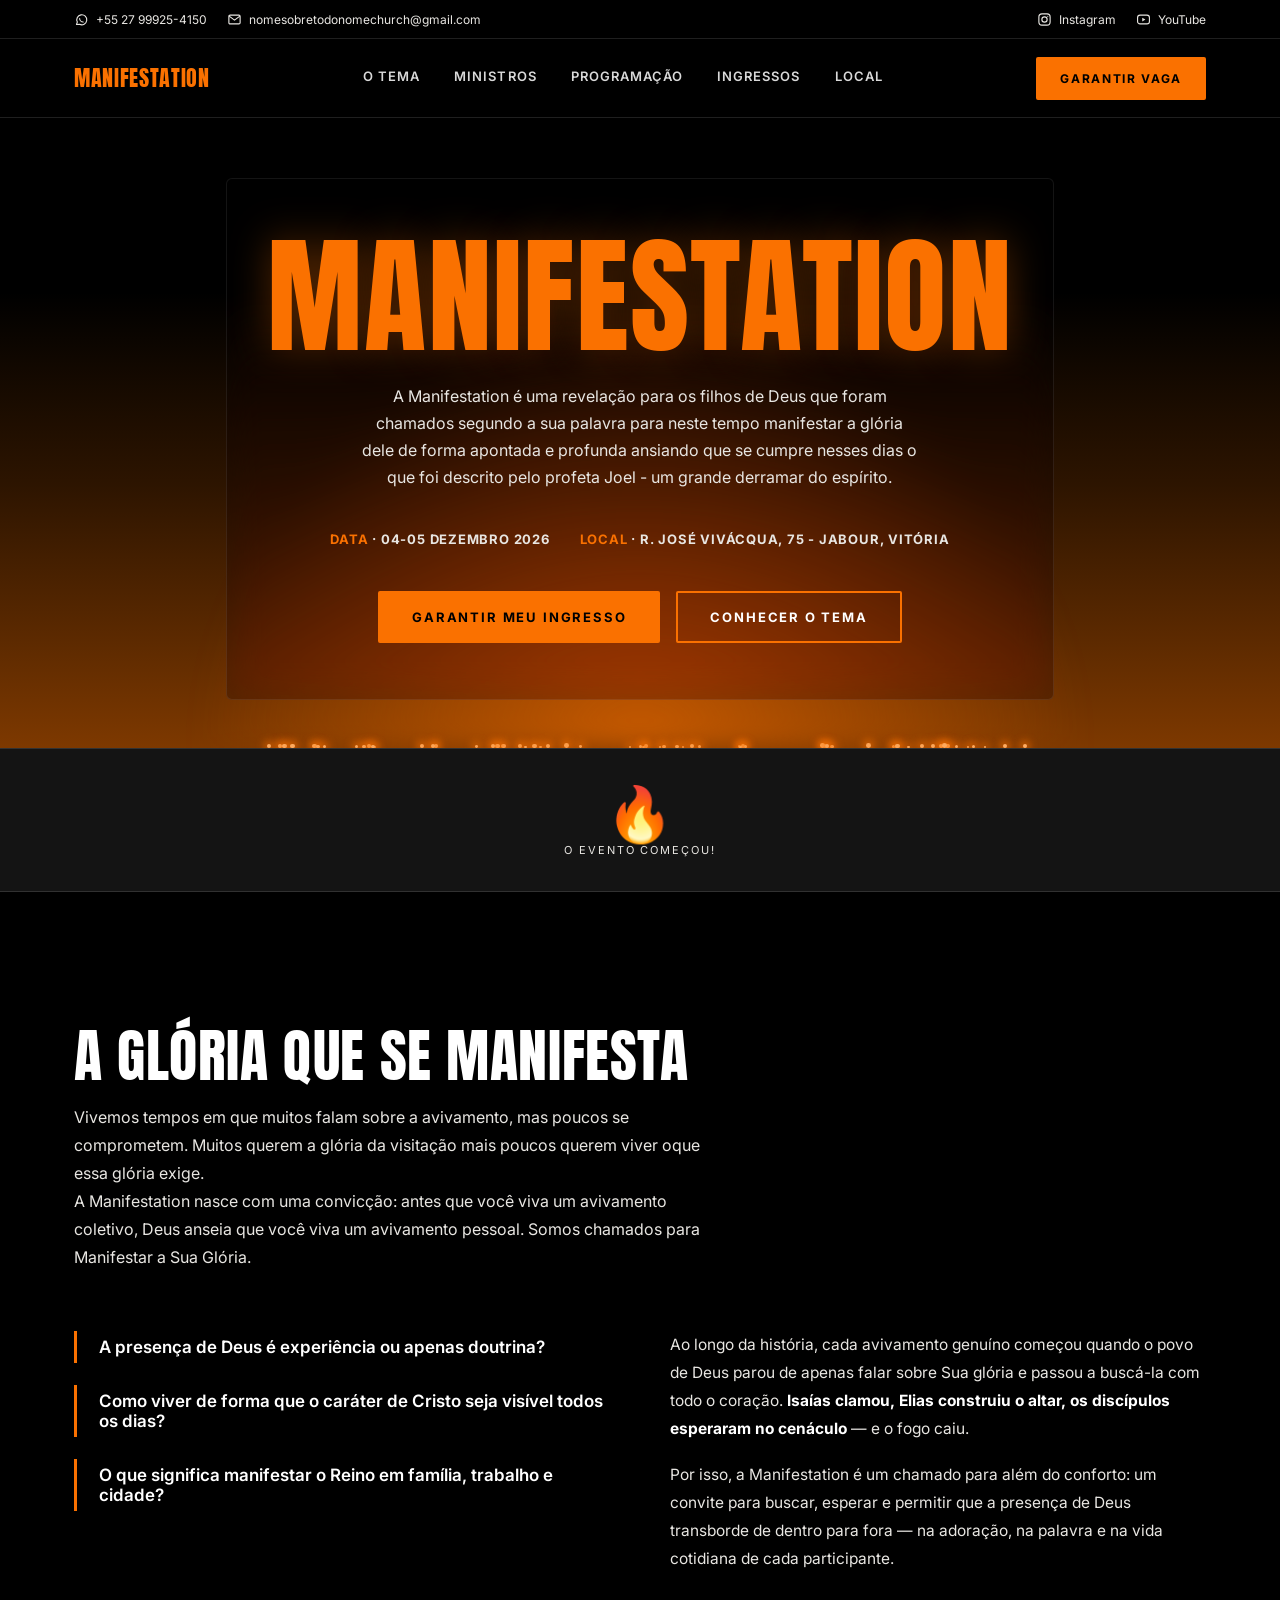
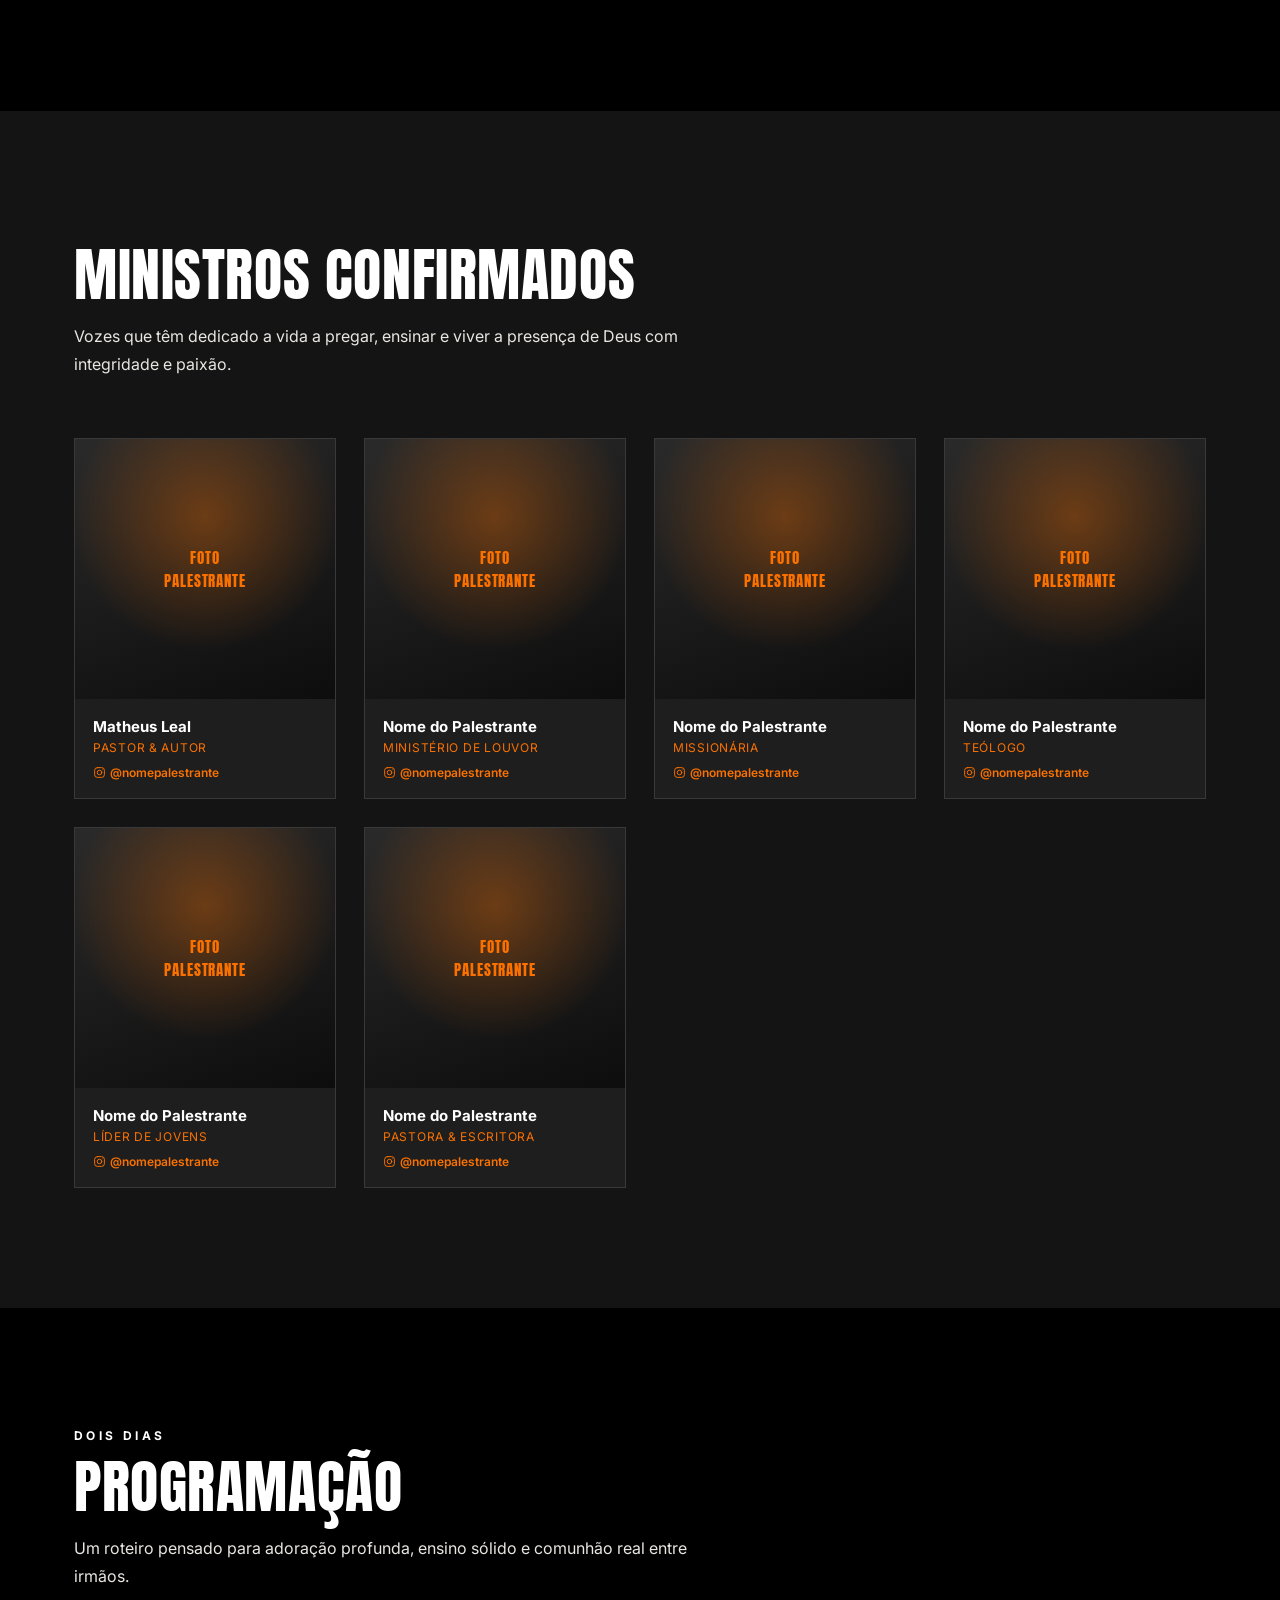
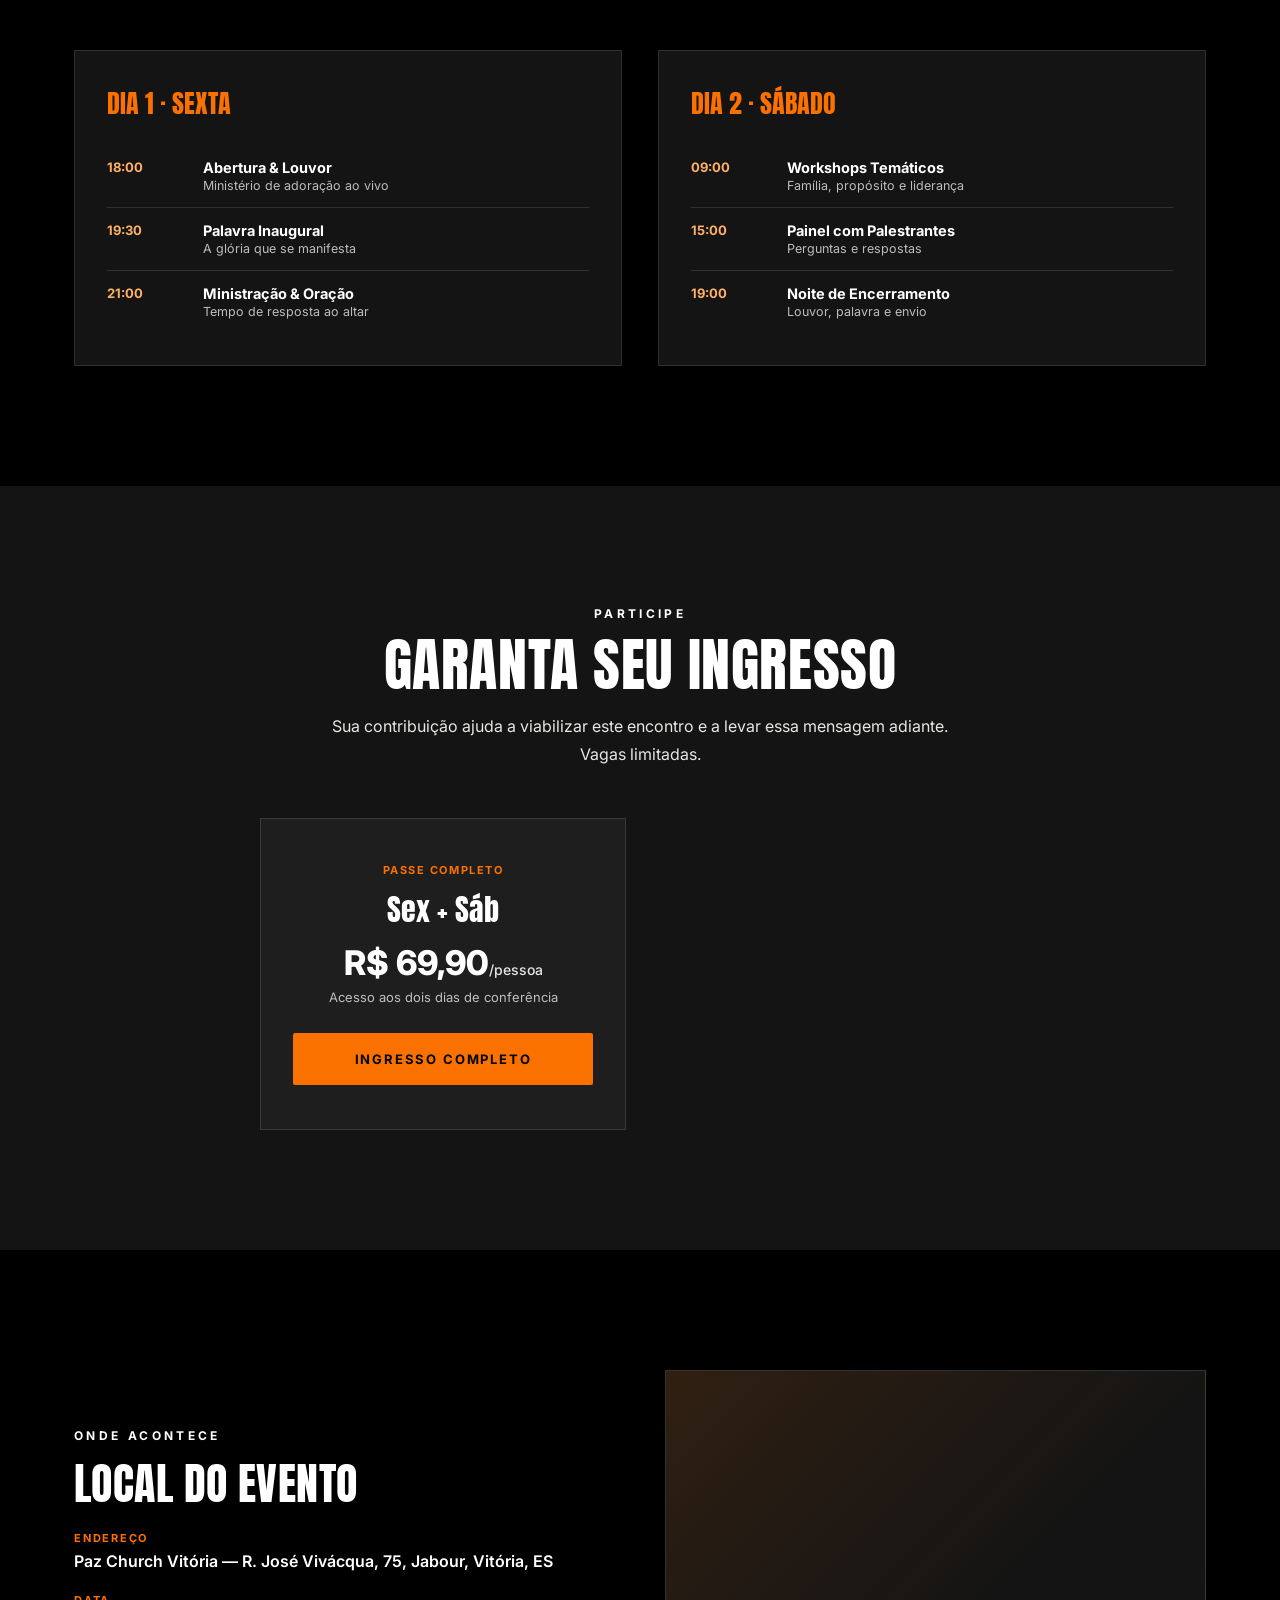
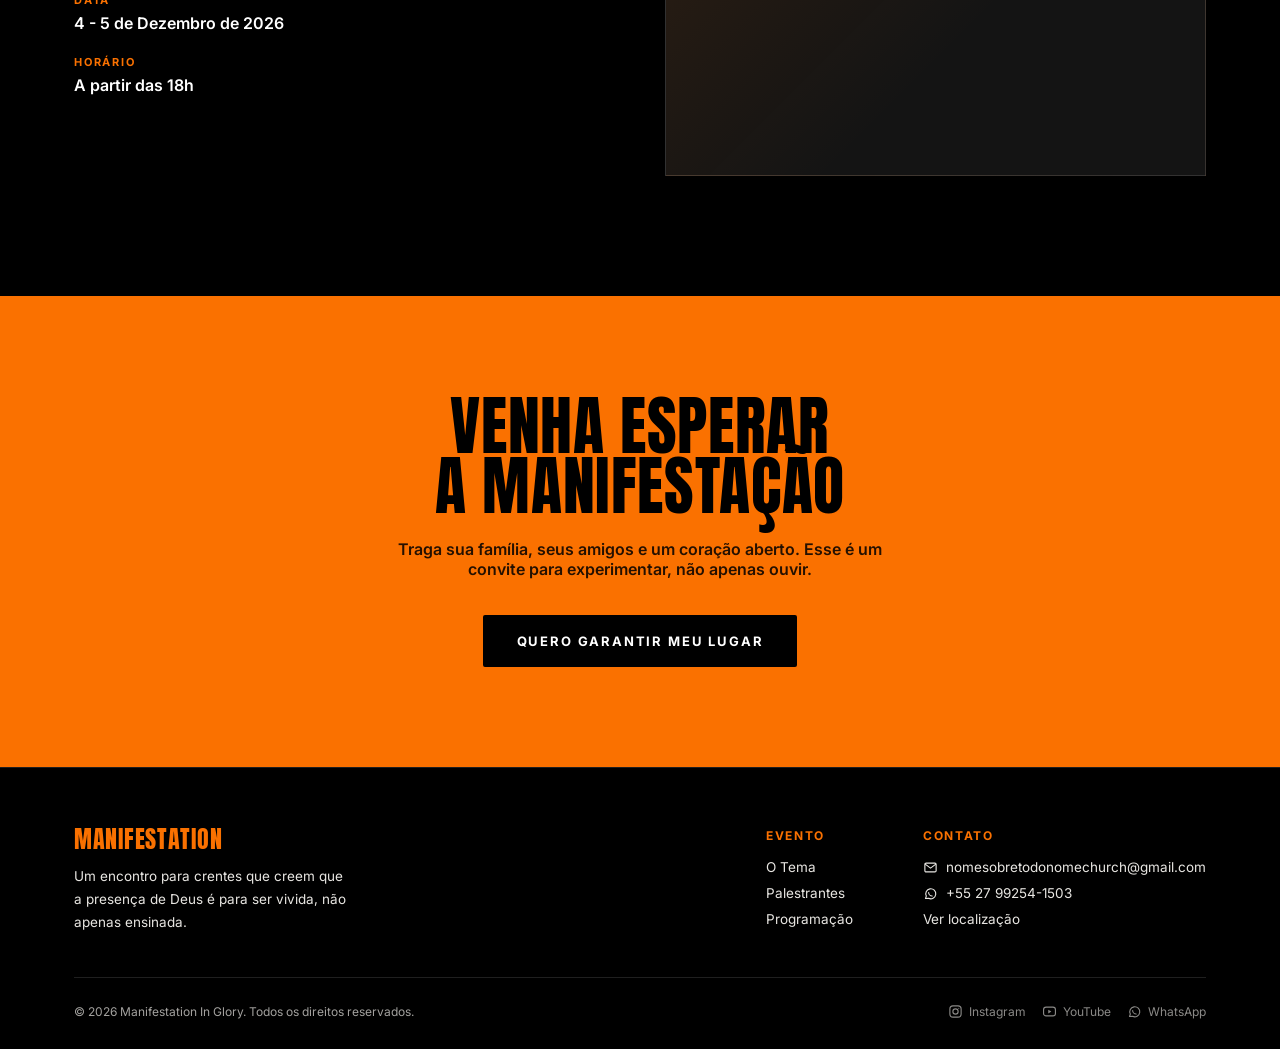
==== index.html @ 9d369fe0 "." ====
<!DOCTYPE html>
<html lang="pt-BR">
<head>
<meta charset="UTF-8">
<meta name="viewport" content="width=device-width, initial-scale=1.0">
<title>Manifestation Conference</title>
<link rel="preconnect" href="https://fonts.googleapis.com">
<link rel="preconnect" href="https://fonts.gstatic.com" crossorigin>
<link href="https://fonts.googleapis.com/css2?family=Anton&family=Inter:wght@400;500;600;700;800&display=swap" rel="stylesheet">
<link rel="stylesheet" href="css/style.css">
</head>
<body>

  <!-- ICON SPRITES (usados via <use>) -->
  <svg style="display:none">
    <symbol id="icon-whatsapp" viewBox="0 0 24 24" fill="none" stroke="currentColor" stroke-width="1.8" stroke-linecap="round" stroke-linejoin="round">
      <path d="M4 20l1.3-3.9A8 8 0 1 1 9 19.7L4 20z"/>
      <path d="M9 10.3c0 3.1 2.6 5.7 5.7 5.7"/>
    </symbol>
    <symbol id="icon-email" viewBox="0 0 24 24" fill="none" stroke="currentColor" stroke-width="1.8" stroke-linecap="round" stroke-linejoin="round">
      <rect x="3" y="5" width="18" height="14" rx="2"/>
      <path d="M4 7l8 6 8-6"/>
    </symbol>
    <symbol id="icon-instagram" viewBox="0 0 24 24" fill="none" stroke="currentColor" stroke-width="1.8" stroke-linecap="round" stroke-linejoin="round">
      <rect x="3" y="3" width="18" height="18" rx="5"/>
      <circle cx="12" cy="12" r="4.2"/>
      <circle cx="17.2" cy="6.8" r="0.9" fill="currentColor" stroke="none"/>
    </symbol>
    <symbol id="icon-youtube" viewBox="0 0 24 24" fill="none" stroke="currentColor" stroke-width="1.8" stroke-linecap="round" stroke-linejoin="round">
      <rect x="2.5" y="5" width="19" height="14" rx="4"/>
      <path d="M10 9l5 3-5 3V9z" fill="currentColor" stroke="none"/>
    </symbol>
  </svg>

  <!-- TOPBAR -->
  <div class="topbar">
    <div class="wrap">
      <div class="topbar-left">
        <a class="topbar-link" href="https://wa.me/5527992541503" target="_blank" rel="noopener">
          <svg class="icon"><use href="#icon-whatsapp"></use></svg>
          <span>+55 27 99925-4150</span>
        </a>
        <a class="topbar-link" href="mailto:nomesobretodonomechurch@gmail.com">
          <svg class="icon"><use href="#icon-email"></use></svg>
          <span>nomesobretodonomechurch@gmail.com</span>
        </a>
      </div>
      <div class="topbar-social">
        <a class="topbar-link" href="https://www.instagram.com/manifestation_inglory" target="_blank" rel="noopener">
          <svg class="icon"><use href="#icon-instagram"></use></svg>
          <span>Instagram</span>
        </a>
        <a class="topbar-link" href="https://www.youtube.com/@ManifestationConference" target="_blank" rel="noopener">
          <svg class="icon"><use href="#icon-youtube"></use></svg>
          <span>YouTube</span>
        </a>
      </div>
    </div>
  </div>

  <!-- NAV -->
  <header class="nav">
    <div class="wrap">
      <div class="logo"><span>MANIFESTATION</span></div>
      <nav class="menu" id="menu">
        <a href="#tema">O TEMA</a>
        <a href="#palestrantes">MINISTROS</a>
        <a href="#programacao">PROGRAMAÇÃO</a>
        <a href="#ingressos">INGRESSOS</a>
        <a href="#local">LOCAL</a>
      </nav>
      <div style="display:flex; align-items:center; gap:18px;">
        <a href="#ingressos" class="btn btn-fill btn-nav">GARANTIR VAGA</a>
        <button class="menu-toggle" id="menuToggle" aria-label="Abrir menu">
          <span></span><span></span><span></span>
        </button>
      </div>
    </div>
  </header>

  <!-- HERO -->
  <section class="hero">
    <div class="embers" id="embers"></div>
    <div class="hero-content">
      <div class="hero-glass">
        <h1><span class="accent">MANIFESTATION</span></h1>
        <p class="hero-sub">
          A Manifestation é uma revelação para os filhos de Deus que foram chamados segundo a sua palavra para neste tempo manifestar a glória dele de forma apontada e profunda ansiando que se cumpre nesses dias o que foi descrito pelo profeta Joel - um grande derramar do espírito.
        </p>
        <div class="hero-meta">
          <div><span>DATA</span> · 04-05 Dezembro 2026</div>
          <div><span>LOCAL</span> · R. José Vivácqua, 75 - Jabour, Vitória</div>
        </div>
        <div class="hero-cta">
          <a href="#ingressos" class="btn btn-fill">GARANTIR MEU INGRESSO</a>
          <a href="#tema" class="btn btn-outline">CONHECER O TEMA</a>
        </div>
      </div>
    </div>
  </section>

  <!-- COUNTDOWN -->
  <div class="countdown-band">
    <div class="wrap countdown" id="countdown">
      <div class="unit"><div class="num" id="cd-days">00</div><div class="label">Dias</div></div>
      <div class="unit"><div class="num" id="cd-hours">00</div><div class="label">Horas</div></div>
      <div class="unit"><div class="num" id="cd-mins">00</div><div class="label">Minutos</div></div>
      <div class="unit"><div class="num" id="cd-secs">00</div><div class="label">Segundos</div></div>
    </div>
  </div>

  <!-- TEMA -->
  <section class="tema" id="tema">
    <div class="wrap">
      <div class="section-head">
        <span class="eyebrow"></span>
        <h2>A Glória que se manifesta</h2>
        <p>
          Vivemos tempos em que muitos falam sobre a avivamento, mas poucos se comprometem. Muitos querem a glória da visitação mais poucos querem viver oque essa glória exige.<br>
          A Manifestation nasce com uma convicção: antes que você viva um avivamento coletivo, Deus anseia que você viva um avivamento pessoal.
          Somos chamados para Manifestar a Sua Glória.
        </p>
      </div>
      <div class="tema-grid">
        <div class="tema-questions">
          <div class="tq">A presença de Deus é experiência ou apenas doutrina?</div>
          <div class="tq">Como viver de forma que o caráter de Cristo seja visível todos os dias?</div>
          <div class="tq">O que significa manifestar o Reino em família, trabalho e cidade?</div>
        </div>
        <div class="tema-text">
          <p>
            Ao longo da história, cada avivamento genuíno começou quando o povo de Deus parou
            de apenas falar sobre Sua glória e passou a buscá-la com todo o coração.
            <strong> Isaías clamou, Elias construiu o altar, os discípulos esperaram no cenáculo</strong> —
            e o fogo caiu.
          </p>
          <p>
            Por isso, a Manifestation é um chamado para além do conforto:
            um convite para buscar, esperar e permitir que a presença de Deus transborde
            de dentro para fora — na adoração, na palavra e na vida cotidiana de cada participante.
          </p>
        </div>
      </div>
    </div>
  </section>

  <!-- PALESTRANTES -->
  <section class="speakers" id="palestrantes">
    <div class="wrap">
      <div class="section-head">
        <span class="eyebrow"></span>
        <h2>Ministros confirmados</h2>
        <p>Vozes que têm dedicado a vida a pregar, ensinar e viver a presença de Deus com integridade e paixão.</p>
      </div>
      <div class="speaker-grid">
        <div class="speaker-card">
          <div class="speaker-photo">FOTO<br>PALESTRANTE</div>
          <div class="speaker-info"><div class="name">Matheus Leal</div><div class="role">Pastor & Autor</div><a class="speaker-ig" href="https://instagram.com/nomepalestrante" target="_blank" rel="noopener"><svg class="icon"><use href="#icon-instagram"></use></svg>@nomepalestrante</a></div>
        </div>
        <div class="speaker-card">
          <div class="speaker-photo">FOTO<br>PALESTRANTE</div>
          <div class="speaker-info"><div class="name">Nome do Palestrante</div><div class="role">Ministério de Louvor</div><a class="speaker-ig" href="https://instagram.com/nomepalestrante" target="_blank" rel="noopener"><svg class="icon"><use href="#icon-instagram"></use></svg>@nomepalestrante</a></div>
        </div>
        <div class="speaker-card">
          <div class="speaker-photo">FOTO<br>PALESTRANTE</div>
          <div class="speaker-info"><div class="name">Nome do Palestrante</div><div class="role">Missionária</div><a class="speaker-ig" href="https://instagram.com/nomepalestrante" target="_blank" rel="noopener"><svg class="icon"><use href="#icon-instagram"></use></svg>@nomepalestrante</a></div>
        </div>
        <div class="speaker-card">
          <div class="speaker-photo">FOTO<br>PALESTRANTE</div>
          <div class="speaker-info"><div class="name">Nome do Palestrante</div><div class="role">Teólogo</div><a class="speaker-ig" href="https://instagram.com/nomepalestrante" target="_blank" rel="noopener"><svg class="icon"><use href="#icon-instagram"></use></svg>@nomepalestrante</a></div>
        </div>
        <div class="speaker-card">
          <div class="speaker-photo">FOTO<br>PALESTRANTE</div>
          <div class="speaker-info"><div class="name">Nome do Palestrante</div><div class="role">Líder de Jovens</div><a class="speaker-ig" href="https://instagram.com/nomepalestrante" target="_blank" rel="noopener"><svg class="icon"><use href="#icon-instagram"></use></svg>@nomepalestrante</a></div>
        </div>
        <div class="speaker-card">
          <div class="speaker-photo">FOTO<br>PALESTRANTE</div>
          <div class="speaker-info"><div class="name">Nome do Palestrante</div><div class="role">Pastora & Escritora</div><a class="speaker-ig" href="https://instagram.com/nomepalestrante" target="_blank" rel="noopener"><svg class="icon"><use href="#icon-instagram"></use></svg>@nomepalestrante</a></div>
        </div>
      </div>
    </div>
  </section>

  <!-- PROGRAMACAO -->
  <section class="schedule" id="programacao">
    <div class="wrap">
      <div class="section-head">
        <span class="eyebrow">Dois dias</span>
        <h2>Programação</h2>
        <p>Um roteiro pensado para adoração profunda, ensino sólido e comunhão real entre irmãos.</p>
      </div>
      <div class="schedule-days">
        <div class="day-card">
          <div class="day-title">DIA 1 · SEXTA</div>
          <div class="day-item">
            <div class="day-time">18:00</div>
            <div class="day-desc"><div class="day-desc-title">Abertura & Louvor</div><div class="day-desc-sub">Ministério de adoração ao vivo</div></div>
          </div>
          <div class="day-item">
            <div class="day-time">19:30</div>
            <div class="day-desc"><div class="day-desc-title">Palavra Inaugural</div><div class="day-desc-sub">A glória que se manifesta</div></div>
          </div>
          <div class="day-item">
            <div class="day-time">21:00</div>
            <div class="day-desc"><div class="day-desc-title">Ministração & Oração</div><div class="day-desc-sub">Tempo de resposta ao altar</div></div>
          </div>
        </div>
        <div class="day-card">
          <div class="day-title">DIA 2 · SÁBADO</div>
          <div class="day-item">
            <div class="day-time">09:00</div>
            <div class="day-desc"><div class="day-desc-title">Workshops Temáticos</div><div class="day-desc-sub">Família, propósito e liderança</div></div>
          </div>
          <div class="day-item">
            <div class="day-time">15:00</div>
            <div class="day-desc"><div class="day-desc-title">Painel com Palestrantes</div><div class="day-desc-sub">Perguntas e respostas</div></div>
          </div>
          <div class="day-item">
            <div class="day-time">19:00</div>
            <div class="day-desc"><div class="day-desc-title">Noite de Encerramento</div><div class="day-desc-sub">Louvor, palavra e envio</div></div>
          </div>
        </div>
      </div>
    </div>
  </section>

  <!-- INGRESSOS -->
  <section class="tickets" id="ingressos">
    <div class="wrap">
      <div class="section-head">
        <span class="eyebrow">Participe</span>
        <h2>Garanta seu ingresso</h2>
        <p>Sua contribuição ajuda a viabilizar este encontro e a levar essa mensagem adiante. Vagas limitadas.</p>
      </div>
      <div class="ticket-cards">
        <!--<div class="ticket-card">
          <span class="tc-tag">Passe Diário</span>
          <div class="tc-day">Sexta</div>
          <div class="tc-price">R$ 39,90<span>/pessoa</span></div>
          <div class="tc-note">Acesso à noite de abertura</div>
          <button type="button" class="btn btn-outline" data-ticket-open>INGRESSO DIA 1</button>
        </div>-->
        <div class="ticket-card">
          <span class="tc-tag">Passe Completo</span>
          <div class="tc-day">Sex + Sáb</div>
          <div class="tc-price">R$ 69,90<span>/pessoa</span></div>
          <div class="tc-note">Acesso aos dois dias de conferência</div>
          <button type="button" class="btn btn-fill" data-ticket-open>INGRESSO COMPLETO</button>
        </div>
      </div>
    </div>
  </section>

  <!-- LOCAL -->
  <section class="local" id="local">
    <div class="wrap">
      <div class="local-grid">
        <div class="local-info">
          <span class="eyebrow" style="display:block; margin-bottom:20px;">Onde acontece</span>
          <h2 style="font-size:clamp(30px,4vw,44px); margin-bottom:26px;">Local do Evento</h2>
          <div class="item">
            <div class="lab">Endereço</div>
            <div class="val">Paz Church Vitória — R. José Vivácqua, 75, Jabour, Vitória, ES</div>
          </div>
          <div class="item">
            <div class="lab">Data</div>
            <div class="val">4 - 5 de Dezembro de 2026</div>
          </div>
          <div class="item">
            <div class="lab">Horário</div>
            <div class="val">A partir das 18h</div>
          </div>
        </div>
        <div class="map-box">
          <iframe src="https://www.google.com/maps?q=-20.260308,-40.2937844&hl=pt-BR&z=17&output=embed"
            style="border:0; position:absolute; inset:0; width:100%; height:100%;"
            loading="lazy" allowfullscreen referrerpolicy="no-referrer-when-downgrade" title="Paz Church Vitória"></iframe>
        </div>
      </div>
    </div>
  </section>

  <!-- CTA FINAL -->
  <section class="cta-final">
    <h2>Venha esperar<br>a manifestação</h2>
    <p>Traga sua família, seus amigos e um coração aberto. Esse é um convite para experimentar, não apenas ouvir.</p>
    <a href="#ingressos" class="btn btn-fill">QUERO GARANTIR MEU LUGAR</a>
  </section>

  <!-- FOOTER -->
  <footer>
    <div class="wrap">
      <div class="footer-top">
        <div class="footer-brand">
          <div class="footer-logo">MANIFESTATION</div>
          <p>Um encontro para crentes que creem que a presença de Deus é para ser vivida, não apenas ensinada.</p>
        </div>
        <div class="footer-cols">
          <div class="footer-col">
            <h4>Evento</h4>
            <a href="#tema">O Tema</a>
            <a href="#palestrantes">Palestrantes</a>
            <a href="#programacao">Programação</a>
          </div>
          <div class="footer-col">
            <h4>Contato</h4>
            <a href="mailto:nomesobretodonomechurch@gmail.com">
              <svg class="icon"><use href="#icon-email"></use></svg>
              nomesobretodonomechurch@gmail.com
            </a>
            <a href="https://wa.me/5527992541503" target="_blank" rel="noopener">
              <svg class="icon"><use href="#icon-whatsapp"></use></svg>
              +55 27 99254-1503
            </a>
            <a href="#local">Ver localização</a>
          </div>
        </div>
      </div>
      <div class="footer-bottom">
        <span>© 2026 Manifestation In Glory. Todos os direitos reservados.</span>
        <div class="footer-social">
          <a href="https://www.instagram.com/manifestation_inglory" target="_blank" rel="noopener">
            <svg class="icon"><use href="#icon-instagram"></use></svg> Instagram
          </a>
          <a href="https://www.youtube.com/@ManifestationConference" target="_blank" rel="noopener">
            <svg class="icon"><use href="#icon-youtube"></use></svg> YouTube
          </a>
          <a href="https://wa.me/5527992541503" target="_blank" rel="noopener">
            <svg class="icon"><use href="#icon-whatsapp"></use></svg> WhatsApp
          </a>
        </div>
      </div>
    </div>
  </footer>

  <!-- MODAL INGRESSOS (Sympla Grid de Ingressos) -->
  <div class="modal" id="ticketModal" aria-hidden="true">
    <div class="modal-overlay" data-modal-close></div>
    <div class="modal-box" role="dialog" aria-modal="true" aria-labelledby="ticketModalTitle">
      <button class="modal-close" data-modal-close aria-label="Fechar">×</button>
      <div class="modal-head">
        <span class="eyebrow">Garanta sua vaga</span>
        <h3 id="ticketModalTitle">Ingressos Manifestation</h3>
        <p>Escolha o ingresso e finalize a compra pelo Sympla, com pagamento seguro via Pix ou cartão.</p>
      </div>
      <div class="modal-body">
        <iframe id="symplaGrid" src="" title="Ingressos no Sympla" loading="lazy" allowfullscreen referrerpolicy="no-referrer-when-downgrade"></iframe>
      </div>
    </div>
  </div>

  <script src="js/script.js"></script>
</body>
</html>
---- css/style.css ----
:root{
  --black:#000000;
  --surface:#141414;
  --surface-2:#1e1e1e;
  --orange:#FA7100;
  --orange-glow:#FFB067;
  --white:#FFFFFF;
  --off-white:#E8E6E2;
  --line: rgba(255,255,255,0.12);
  --max: 1180px;
}
*{box-sizing:border-box; margin:0; padding:0;}
html{scroll-behavior:smooth;}
html{
  -webkit-text-size-adjust:100%;
  text-size-adjust:100%;
}
body{
  background:var(--black);
  color:var(--white);
  font-family:'Inter', sans-serif;
  overflow-x:hidden;
}
img{max-width:100%; display:block;}
a{color:inherit; text-decoration:none;}
.wrap{max-width:var(--max); margin:0 auto; padding:0 24px;}
.icon{width:15px; height:15px; flex-shrink:0;}
.eyebrow{
  font-family:'Inter',sans-serif;
  font-weight:700;
  letter-spacing:0.28em;
  text-transform:uppercase;
  font-size:12px;
  color:var(--white);
}
h1,h2,h3{
  font-family:'Anton', sans-serif;
  font-weight:400;
  letter-spacing:0.01em;
  text-transform:uppercase;
  line-height:0.95;
}
.btn{
  display:inline-flex;
  align-items:center;
  justify-content:center;
  gap:10px;
  padding:16px 32px;
  font-family:'Inter',sans-serif;
  font-weight:700;
  font-size:13px;
  letter-spacing:0.14em;
  text-transform:uppercase;
  border-radius:2px;
  cursor:pointer;
  border:2px solid var(--orange);
  transition: all .25s ease;
}
.btn-fill{ background:var(--orange); color:var(--black); }
.btn-fill:hover{ background:var(--orange-glow); border-color:var(--orange-glow); transform:translateY(-2px); }
.btn-outline{ background:transparent; color:var(--white); }
.btn-outline:hover{ background:var(--orange); color:var(--black); transform:translateY(-2px); }
.btn-nav{ padding:12px 22px; font-size:12px; }

/* ===== TOPBAR ===== */
.topbar{
  background:var(--black);
  border-bottom:1px solid var(--line);
  font-size:12px;
  color:var(--off-white);
}
.topbar .wrap{
  display:flex;
  justify-content:space-between;
  align-items:center;
  height:auto;
  min-height:38px;
  flex-wrap:wrap;
  gap:8px 20px;
  padding-top:6px;
  padding-bottom:6px;
}
.topbar-left, .topbar-social{
  display:flex;
  align-items:center;
  gap:20px;
  flex-wrap:wrap;
  min-width:0;
}
.topbar-link{
  display:flex;
  align-items:center;
  gap:7px;
  min-width:0;
  color:var(--off-white);
  transition:color .2s ease;
  white-space:nowrap;
}
.topbar-link .icon{ color:var(--off-white); transition:color .2s ease; }
.topbar-link:hover, .topbar-link:hover .icon{ color:var(--orange); }
.topbar-link span{
  overflow:hidden;
  text-overflow:ellipsis;
  white-space:nowrap;
}

/* ===== NAV ===== */
header.nav{
  position:sticky; top:0; z-index:100;
  background:rgba(0,0,0,0.88);
  backdrop-filter:blur(10px);
  border-bottom:1px solid var(--line);
}
.nav .wrap{
  display:flex;
  align-items:center;
  justify-content:space-between;
  height:78px;
}
.logo{
  font-family:'Anton', sans-serif;
  font-size:22px;
  letter-spacing:0.03em;
  text-transform:uppercase;
  line-height:0.95;
  text-align:center;
}
.logo span{color:var(--orange);}
nav.menu{display:flex; gap:34px; align-items:center;}
nav.menu a{
  font-size:13px;
  font-weight:600;
  letter-spacing:0.08em;
  text-transform:uppercase;
  opacity:.85;
  position:relative;
  padding-bottom:4px;
  transition:opacity .2s, color .2s;
}
nav.menu a:hover{opacity:1; color:var(--orange);}
.menu-toggle{display:none; flex-direction:column; gap:5px; cursor:pointer; background:none; border:none;}
.menu-toggle span{width:26px; height:2px; background:var(--white);}

/* ===== HERO / FOGO ===== */
.hero{
  position:relative;
  min-height:58vh;
  display:flex;
  flex-direction:column;
  align-items:center;
  justify-content:center;
  text-align:center;
  padding:60px 24px 48px;
  overflow:hidden;
}
.hero::before{
  content:"";
  position:absolute;
  left:0;
  right:0;
  bottom:0;
  height:65vh;
  background:linear-gradient(to top, rgba(250,113,0,0.5), rgba(250,113,0,0.18) 45%, transparent 78%);
  pointer-events:none;
  z-index:1;
}
.hero::after{
  content:"";
  position:absolute;
  left:50%;
  bottom:0;
  width:min(900px, 95vw);
  height:min(420px, 48vh);
  transform:translateX(-50%);
  background:radial-gradient(ellipse at 50% 100%, rgba(250,113,0,0.6), rgba(250,113,0,0.22) 45%, transparent 70%);
  filter:blur(12px);
  pointer-events:none;
  z-index:1;
  animation:glowPulse 3.2s ease-in-out infinite;
}
@keyframes glowPulse{
  0%,100%{ opacity:.75; transform:translateX(-50%) scale(1); }
  50%{ opacity:1; transform:translateX(-50%) scale(1.07); }
}
.embers{ position:absolute; inset:0; z-index:1; pointer-events:none; }
.ember{
  position:absolute;
  bottom:0;
  width:4px; height:4px;
  border-radius:50%;
  background:var(--orange-glow);
  box-shadow:0 0 8px 2px var(--orange);
  animation-name:rise;
  animation-timing-function:ease-in;
  animation-iteration-count:infinite;
}
@keyframes rise{
  0%{ transform:translateY(0) translateX(0); opacity:0; }
  10%{ opacity:1; }
  100%{ transform:translateY(-48vh) translateX(var(--drift,20px)); opacity:0; }
}
.hero-content{position:relative; z-index:2; max-width:900px;}
.hero-glass{
  position:relative;
  z-index:2;
  max-width:900px;
  padding:56px 40px;
  background:rgba(0,0,0,0.28);
  backdrop-filter:blur(18px) saturate(140%);
  -webkit-backdrop-filter:blur(18px) saturate(140%);
  border:1px solid rgba(255,255,255,0.08);
  border-radius:6px;
}
.hero .eyebrow{display:block; margin-bottom:22px;}
.hero h1{
  font-size:clamp(52px, 11vw, 128px);
  color:var(--white);
  text-shadow:0 0 40px rgba(250,113,0,0.35);
}
.hero h1 .accent{ color:var(--orange); }
.hero-sub{
  max-width:560px;
  margin:26px auto 40px;
  color:var(--off-white);
  font-size:16px;
  line-height:1.7;
}
.hero-meta{
  display:flex;
  gap:30px;
  flex-wrap:wrap;
  justify-content:center;
  margin-bottom:44px;
  font-size:13px;
  letter-spacing:0.06em;
  text-transform:uppercase;
  font-weight:700;
  color:var(--off-white);
}
.hero-meta span{color:var(--orange);}
.hero-cta{display:flex; gap:16px; flex-wrap:wrap; justify-content:center;}

/* ===== COUNTDOWN ===== */
.countdown-band{
  border-top:1px solid var(--line);
  border-bottom:1px solid var(--line);
  background:var(--surface);
  padding:34px 0;
}
.countdown{ display:flex; justify-content:center; gap:clamp(20px,6vw,70px); flex-wrap:wrap; }
.countdown .unit{text-align:center;}
.countdown .num{
  font-family:'Anton', sans-serif;
  font-size:clamp(34px,5vw,54px);
  color:var(--orange);
  line-height:1;
}
.countdown .label{
  margin-top:6px;
  font-size:11px;
  letter-spacing:0.18em;
  text-transform:uppercase;
  color:var(--off-white);
}

/* ===== SECTION SHARED ===== */
section{padding:120px 0; position:relative;}
.section-head{max-width:720px; margin-bottom:60px;}
.section-head .eyebrow{margin-bottom:16px; display:block;}
.section-head h2{font-size:clamp(34px,5vw,58px);}
.section-head p{
  margin-top:20px;
  color:var(--off-white);
  font-size:16px;
  line-height:1.75;
  max-width:640px;
}

/* ===== TEMA ===== */
.tema{background:var(--black);}
.tema-grid{ display:grid; grid-template-columns:1fr 1fr; gap:60px; align-items:start; }
.tema-questions{ display:flex; flex-direction:column; gap:22px; }
.tq{
  border-left:3px solid var(--orange);
  padding:6px 0 6px 22px;
  font-size:17px;
  font-weight:600;
  color:var(--white);
}
.tema-text p{ color:var(--off-white); line-height:1.8; margin-bottom:18px; font-size:15.5px; }
.tema-text strong{color:var(--white);}

/* ===== SPEAKERS ===== */
.speakers{background:var(--surface);}
.speaker-grid{ display:grid; grid-template-columns:repeat(auto-fill, minmax(210px,1fr)); gap:28px; }
.speaker-card{
  background:var(--surface-2);
  border:1px solid var(--line);
  overflow:hidden;
  transition:transform .3s ease, border-color .3s ease;
}
.speaker-card:hover{ transform:translateY(-6px); border-color:var(--orange); }
.speaker-photo{
  aspect-ratio:1/1;
  background:
    radial-gradient(circle at 50% 30%, rgba(250,113,0,0.35), transparent 60%),
    linear-gradient(160deg, #2a2a2a, #0d0d0d);
  display:flex; align-items:center; justify-content:center;
  font-family:'Anton', sans-serif;
  font-size:15px;
  color:var(--orange);
  letter-spacing:0.06em;
  text-align:center;
  padding:12px;
}
.speaker-info{padding:18px;}
.speaker-info .name{font-weight:700; font-size:15px; margin-bottom:4px;}
.speaker-ig{
  display:inline-flex;
  align-items:center;
  gap:4px;
  margin-top:10px;
  font-size:12px;
  font-weight:600;
  color:var(--orange);
  text-decoration:none;
  vertical-align:middle;
}
.speaker-ig .icon{ width:13px; height:13px; }
.speaker-ig:hover{ text-decoration:underline; color:var(--orange-glow); }
.speaker-info .role{font-size:12px; color:var(--orange); text-transform:uppercase; letter-spacing:0.06em;}

/* ===== PROGRAMACAO ===== */
.schedule{background:var(--black);}
.schedule-days{display:grid; grid-template-columns:1fr 1fr; gap:36px;}
.day-card{ border:1px solid var(--line); background:var(--surface); padding:32px; }
.day-card .day-title{ font-family:'Anton', sans-serif; font-size:26px; color:var(--orange); margin-bottom:22px; }
.day-item{ display:flex; gap:18px; padding:14px 0; border-bottom:1px solid var(--line); }
.day-item:last-child{border-bottom:none;}
.day-time{ min-width:78px; font-weight:700; font-size:13px; color:var(--orange-glow); }
.day-desc .day-desc-title{font-weight:700; font-size:14.5px; margin-bottom:2px;}
.day-desc .day-desc-sub{font-size:12.5px; color:var(--off-white); opacity:.8;}

/* ===== INGRESSOS ===== */
.tickets{background:var(--surface); text-align:center;}
.tickets .section-head{margin:0 auto 50px; text-align:center;}
.tickets .section-head p{margin-left:auto; margin-right:auto;}
.ticket-cards{
  display:grid;
  grid-template-columns:repeat(2, minmax(260px,1fr));
  gap:28px;
  max-width:760px;
  margin:0 auto;
}
.ticket-card{
  background:var(--surface-2);
  border:1px solid var(--line);
  padding:44px 32px;
  text-align:center;
  position: relative;
}
.ticket-card.featured{ border-color:var(--orange); }
.ticket-card .tc-tag{
  font-size:11px; letter-spacing:0.14em; text-transform:uppercase;
  color:var(--orange); font-weight:700; margin-bottom:10px; display:block;
}
.ticket-card .tc-day{font-family:'Anton',sans-serif; font-size:30px; margin-bottom:10px;}
.ticket-card .tc-price{font-size:34px; font-weight:800; margin-bottom:6px;}
.ticket-card .tc-price span{font-size:14px; color:var(--off-white); font-weight:500;}
.ticket-card .tc-note{font-size:13px; color:var(--off-white); opacity:.8; margin-bottom:28px;}
.ticket-card .btn{width:100%;}

/* ===== MODAL INGRESSOS ===== */
.no-scroll{overflow:hidden;}
.modal{
  position:fixed; inset:0; z-index:200;
  display:flex; align-items:center; justify-content:center;
  padding:20px;
  visibility:hidden; opacity:0;
  transition:opacity .25s ease, visibility .25s ease;
}
.modal.open{visibility:visible; opacity:1;}
.modal-overlay{
  position:absolute; inset:0;
  background:rgba(0,0,0,0.78);
  backdrop-filter:blur(6px);
  -webkit-backdrop-filter:blur(6px);
}
.modal-box{
  position:relative; z-index:1;
  width:min(640px, 100%);
  max-height:90vh;
  background:var(--surface);
  border:1px solid var(--line);
  box-shadow:0 24px 60px rgba(0,0,0,.6);
  display:flex; flex-direction:column;
  overflow:hidden;
}
.modal-close{
  position:absolute; top:10px; right:12px; z-index:2;
  width:38px; height:38px;
  background:none; border:none; cursor:pointer;
  font-size:26px; line-height:1; color:var(--off-white);
  transition:color .2s;
}
.modal-close:hover{color:var(--orange);}
.modal-head{padding:28px 28px 18px; border-bottom:1px solid var(--line);}
.modal-head h3{font-size:26px; margin-top:10px;}
.modal-head p{margin-top:10px; font-size:13.5px; color:var(--off-white); opacity:.85;}
.modal-body{flex:1; min-height:400px; position:relative;}
.modal-body iframe{
  position:absolute; inset:0; width:100%; height:100%;
  border:0;
  background:#fff;
}

/* ===== LOCAL ===== */
.local{background:var(--black);}
.local-grid{display:grid; grid-template-columns:1fr 1fr; gap:50px; align-items:center;}
.local-info .item{margin-bottom:22px;}
.local-info .item .lab{font-size:11px; letter-spacing:0.16em; text-transform:uppercase; color:var(--orange); font-weight:700; margin-bottom:6px;}
.local-info .item .val{font-size:16px; font-weight:600;}
.map-box{
  position:relative;
  aspect-ratio:4/3;
  border:1px solid var(--line);
  background:
    linear-gradient(135deg, rgba(250,113,0,0.12), transparent 60%),
    var(--surface);
  overflow:hidden;
}

/* ===== CTA FINAL ===== */
.cta-final{ background:var(--orange); color:var(--black); text-align:center; padding:100px 24px; }
.cta-final h2{ color:var(--black); font-size:clamp(32px,6vw,64px); margin-bottom:22px;}
.cta-final p{ max-width:520px; margin:0 auto 36px; font-weight:600; opacity:.85;}
.cta-final .btn-fill{ background:var(--black); border-color:var(--black); color:var(--white);}
.cta-final .btn-fill:hover{ background:#1a1a1a; border-color:#1a1a1a;}

/* ===== FOOTER ===== */
footer{background:var(--black); border-top:1px solid var(--line); padding:60px 0 30px;}
.footer-top{
  display:flex; justify-content:space-between; gap:40px; flex-wrap:wrap;
  padding-bottom:40px; border-bottom:1px solid var(--line); margin-bottom:26px;
}
.footer-brand .footer-logo{margin-bottom:14px;}
.footer-brand p{color:var(--off-white); font-size:13.5px; max-width:280px; line-height:1.7;}
.footer-logo{
  font-family:'Anton', sans-serif;
  color: var(--orange);
  font-size:24px;
  letter-spacing:0.03em;
  text-transform:uppercase;
  line-height:0.95;
  text-align:left;
  margin-bottom:14px;
}
.footer-logo span{color:var(--orange);}
.footer-cols{display:flex; gap:70px; flex-wrap:wrap;}
.footer-col h4{
  font-size:12px; letter-spacing:0.14em; text-transform:uppercase; color:var(--orange);
  margin-bottom:16px; font-weight:700;
}
.footer-col a{
  display:flex; align-items:center; gap:8px;
  font-size:13.5px; color:var(--off-white); margin-bottom:10px; transition:color .2s;
}
.footer-col a:hover, .footer-col a:hover .icon{color:var(--orange);}
.footer-col a .icon{ color:var(--off-white); transition:color .2s; }
.footer-bottom{
  display:flex; justify-content:space-between; align-items:center; flex-wrap:wrap; gap:12px;
  font-size:12px; color:var(--off-white); opacity:.7;
}
.footer-social{display:flex; gap:16px;}
.footer-social a{ display:flex; align-items:center; gap:6px; opacity:.85; transition:opacity .2s, color .2s; }
.footer-social a:hover{opacity:1; color:var(--orange);}
.footer-social a .icon{color:inherit;}

/* ===== RESPONSIVE ===== */
@media (max-width: 860px){
  nav.menu{
    position:fixed; top:78px; left:0; right:0;
    background:var(--black);
    flex-direction:column;
    align-items:flex-start;
    gap:0;
    border-bottom:1px solid var(--line);
    max-height:0;
    overflow:hidden;
    transition:max-height .3s ease;
  }
  nav.menu.open{max-height:400px;}
  nav.menu a{width:100%; padding:16px 24px; border-bottom:1px solid var(--line);}
  .menu-toggle{display:flex;}
  .tema-grid, .schedule-days, .local-grid{grid-template-columns:1fr;}
  .ticket-cards{grid-template-columns:1fr;}
  .modal-body{min-height:60vh;}
}
@media (max-width: 640px){
  .nav .wrap{ height:64px; }
  nav.menu{ top:64px; }
  .btn-nav{ padding:8px 13px; font-size:10px; }
  .hero{ min-height:100vh; }
  .hero::after{ width:110vw; height:38vh; }
  .topbar .wrap{ justify-content:flex-end; flex-wrap:nowrap; gap:0 24px; }
  .topbar-left, .topbar-social{ width:auto; flex-wrap:nowrap; justify-content:flex-start; gap:24px; }
  .topbar-link span{ display:none; }
  .topbar-link .icon{ width:22px; height:22px; }
}
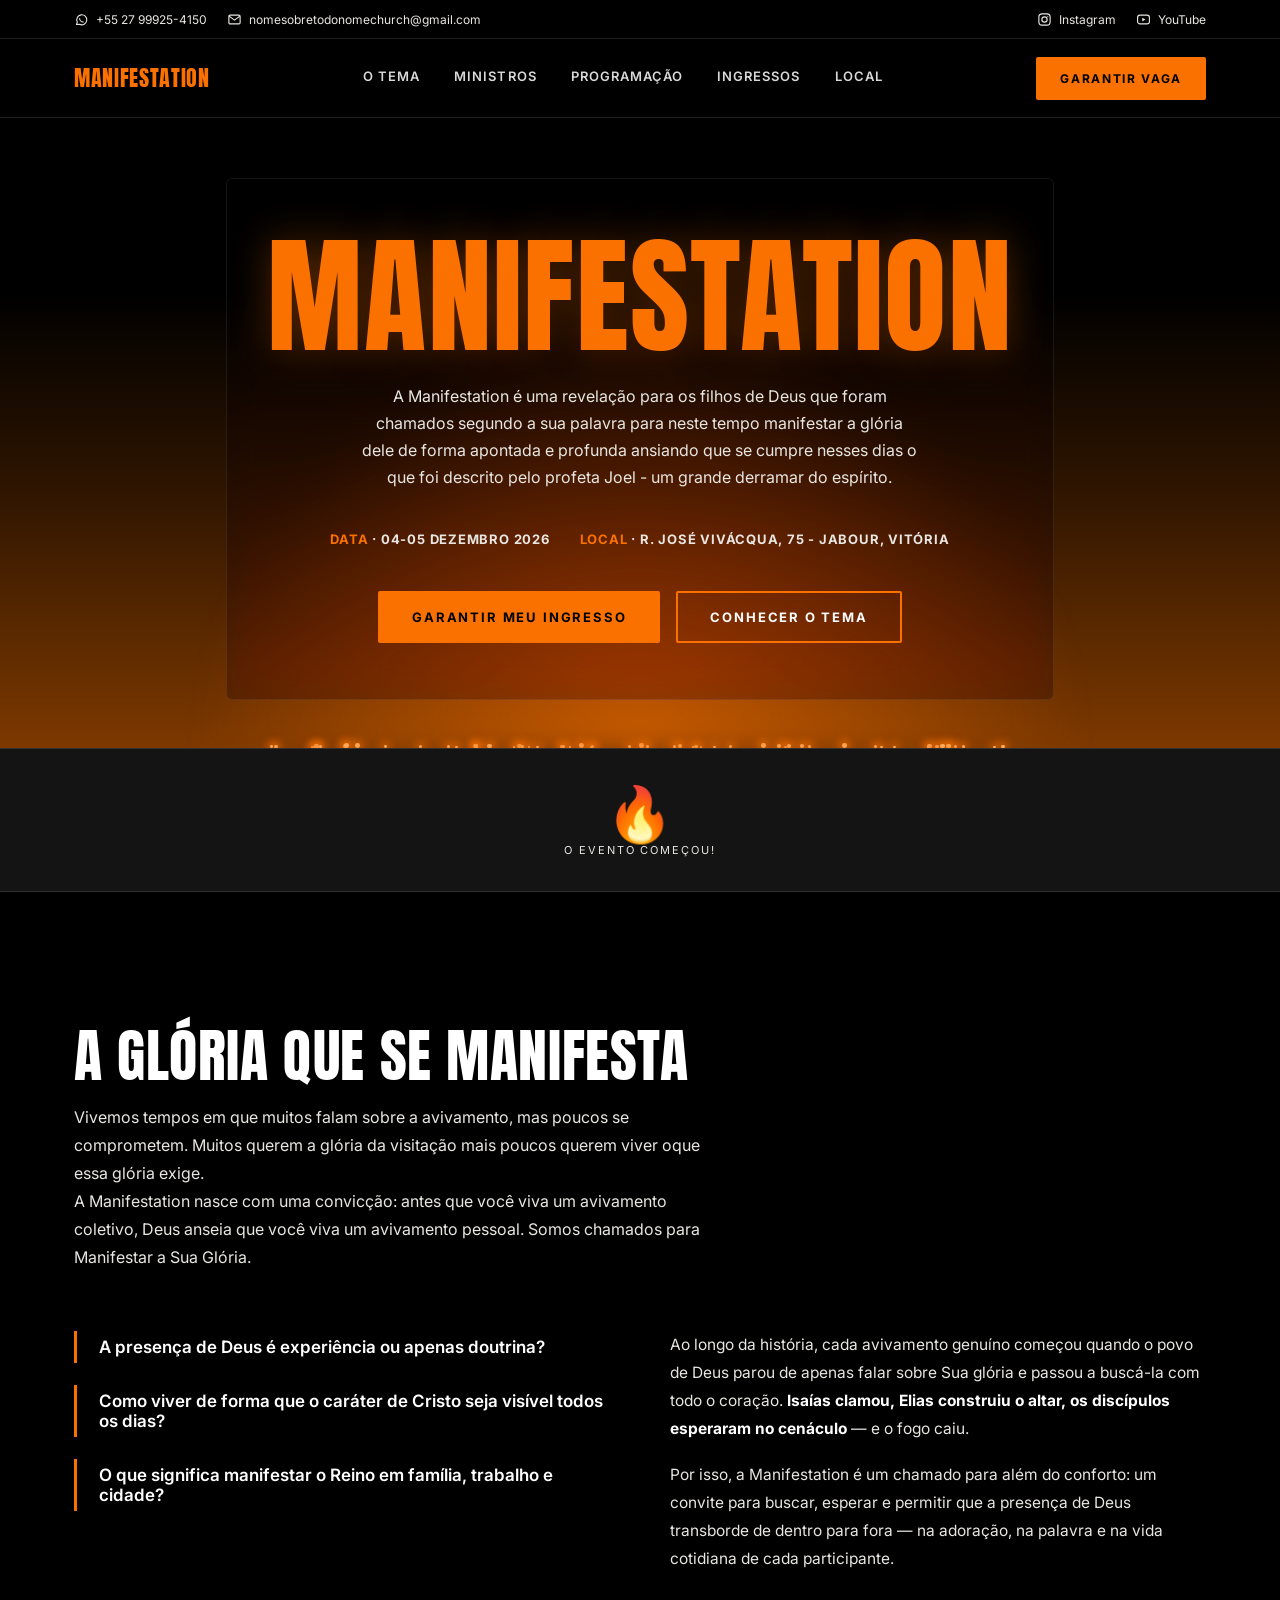
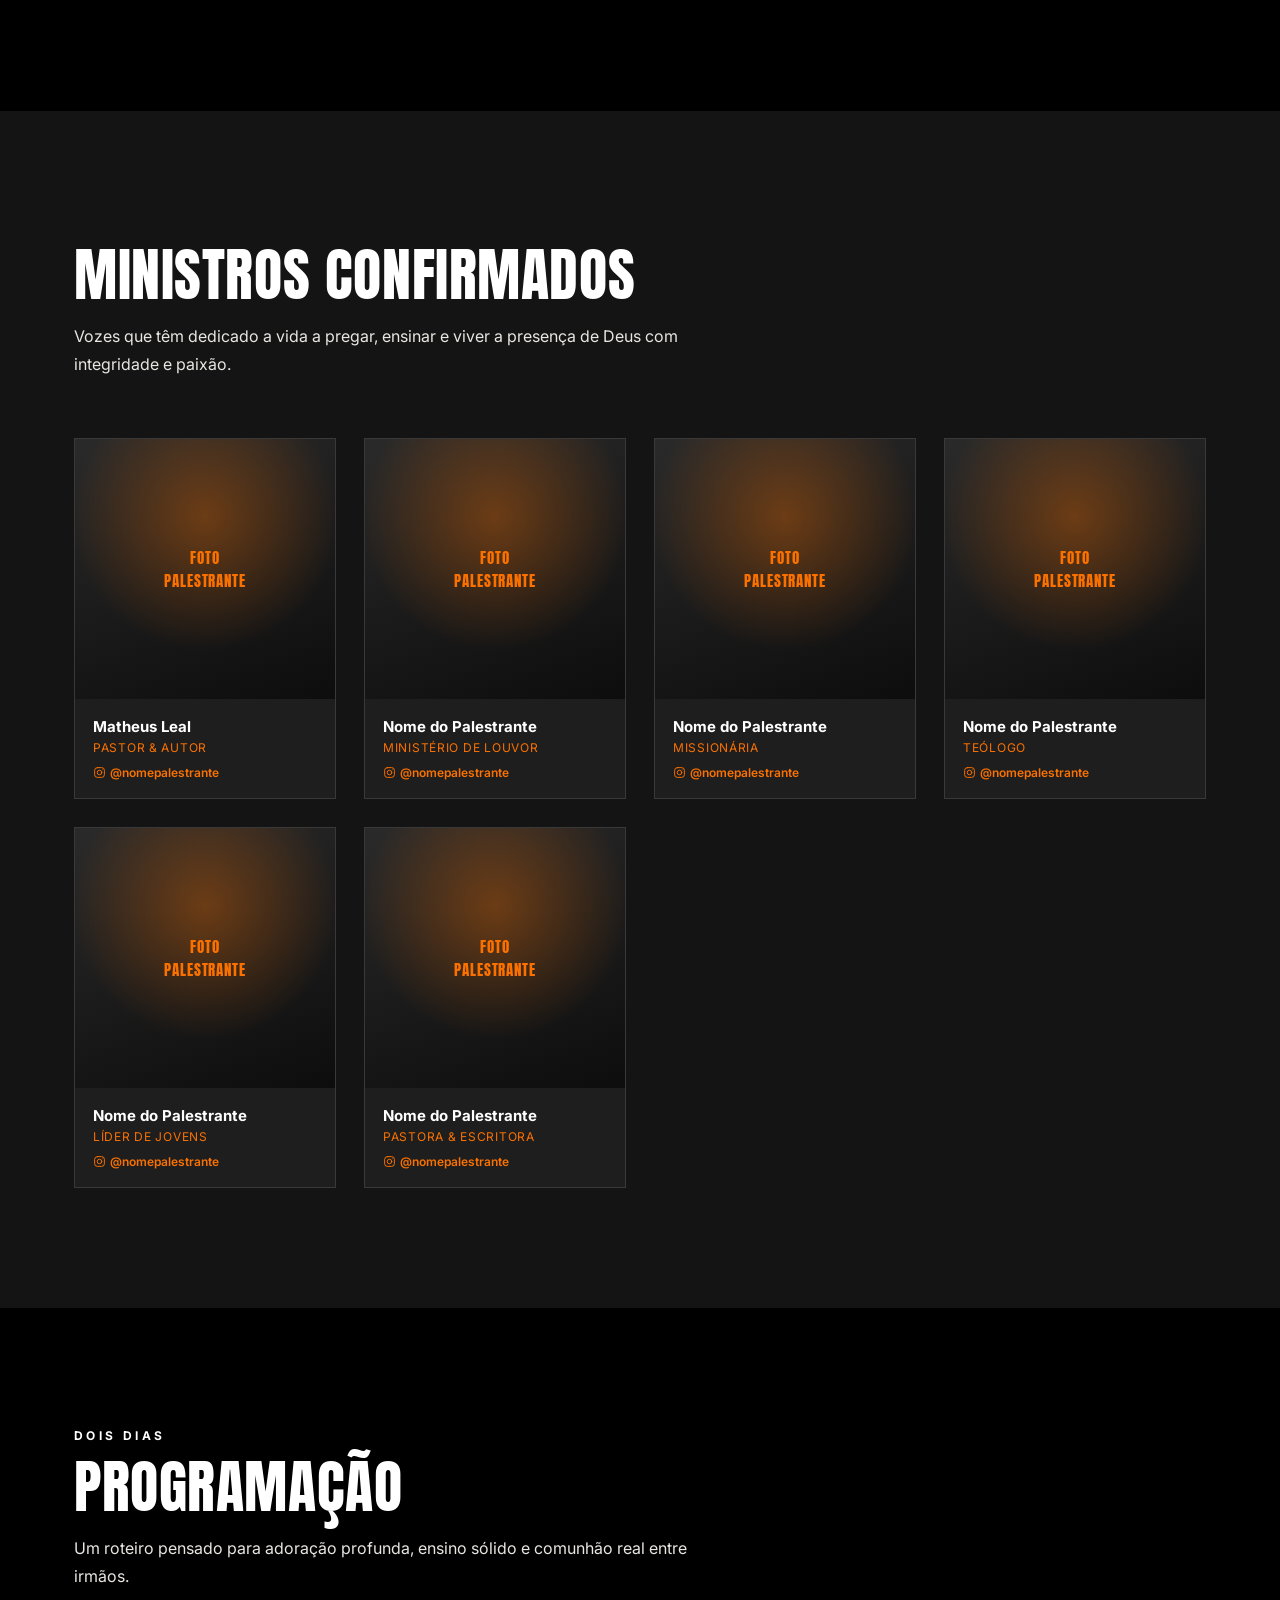
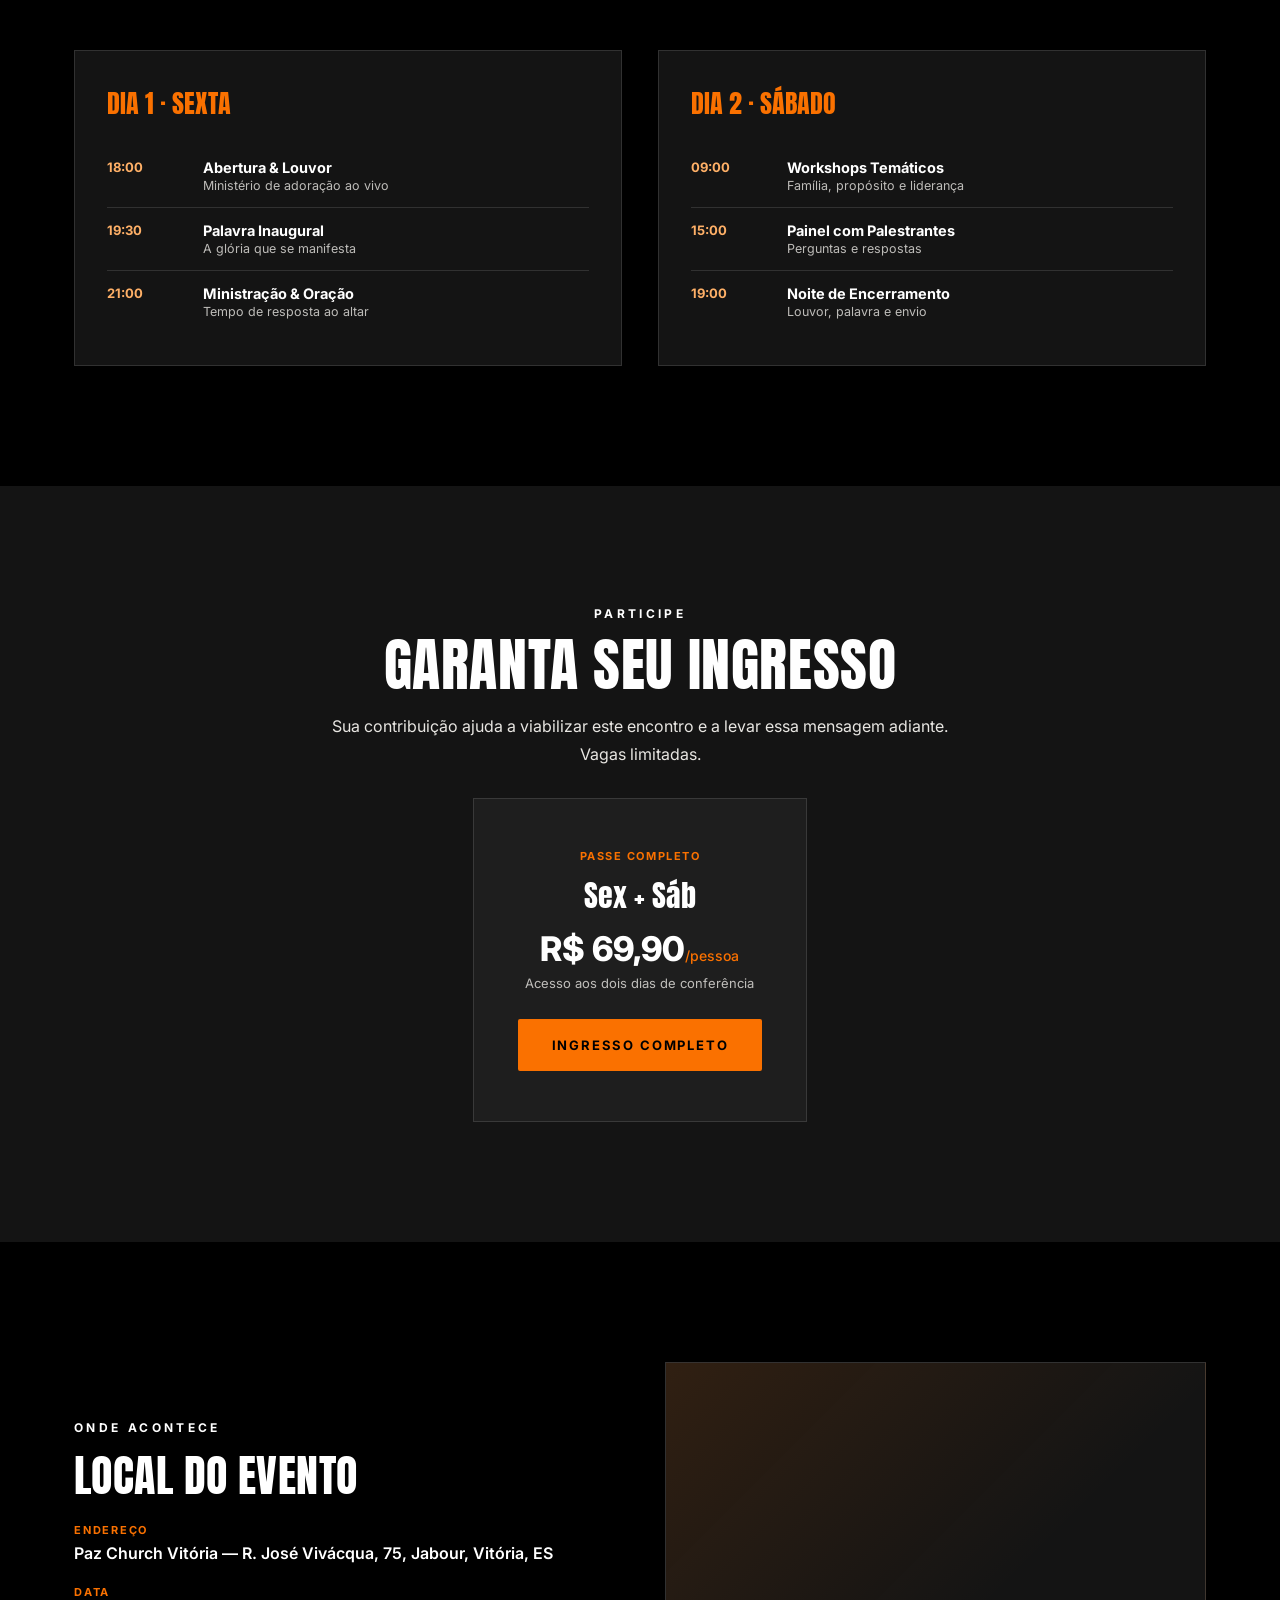
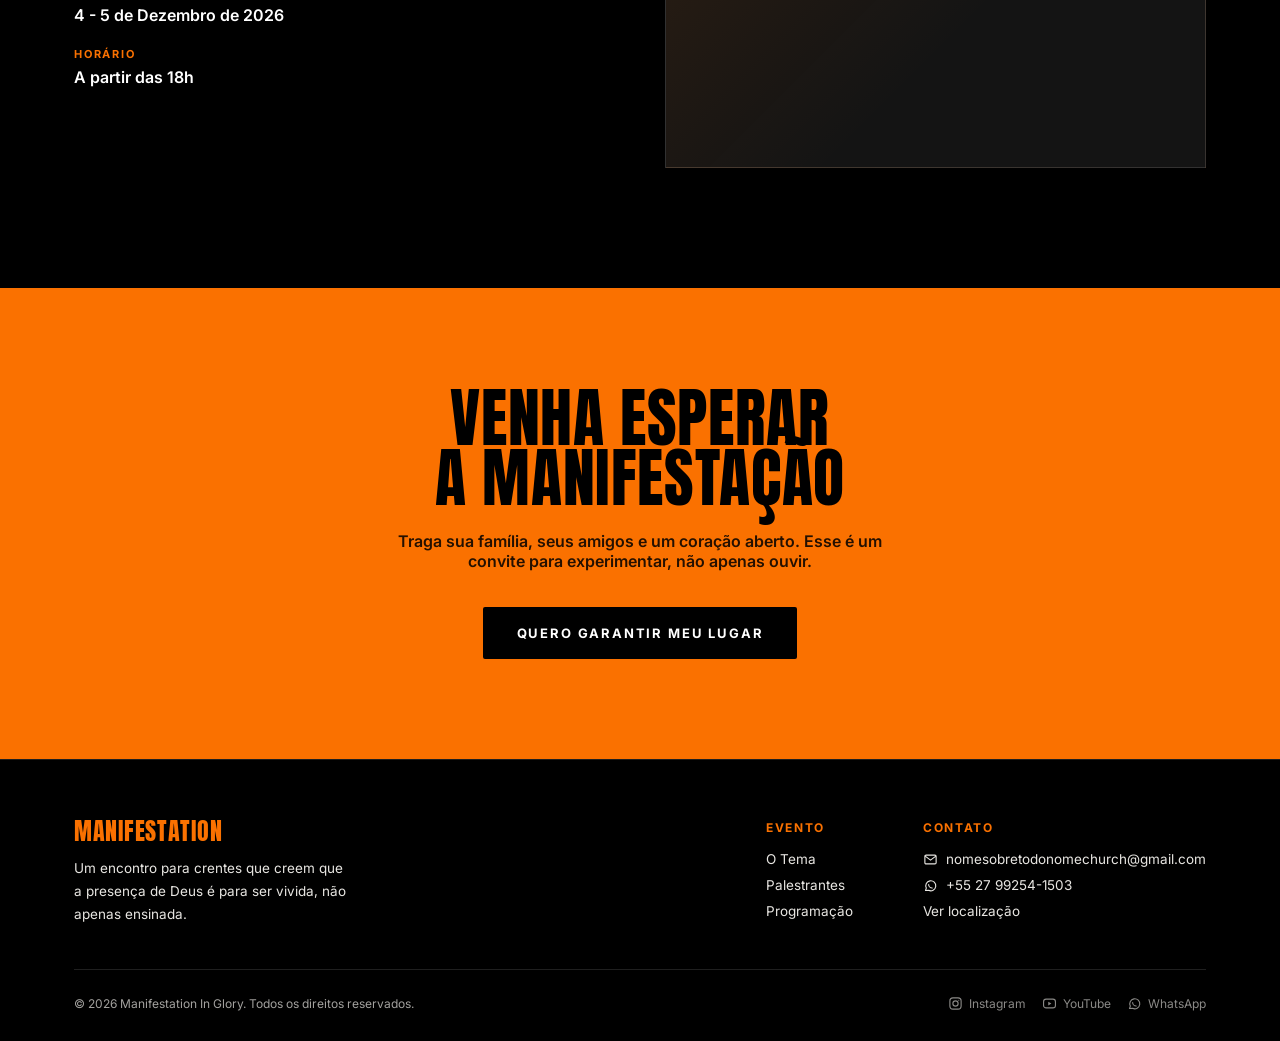
==== commit 59e76fdd: "Remove modal de ingressos e adiciona identidade visual" ====
--- a/index.html
+++ b/index.html
@@ -3,7 +3,9 @@
 <head>
 <meta charset="UTF-8">
 <meta name="viewport" content="width=device-width, initial-scale=1.0">
-<title>Manifestation Conference</title>
+<title>MANIFESTATION</title>
+<link rel="icon" type="image/svg+xml" href="favicon.svg">
+<link rel="shortcut icon" href="./Img/icon.png" type="image/x-icon">
 <link rel="preconnect" href="https://fonts.googleapis.com">
 <link rel="preconnect" href="https://fonts.gstatic.com" crossorigin>
 <link href="https://fonts.googleapis.com/css2?family=Anton&family=Inter:wght@400;500;600;700;800&display=swap" rel="stylesheet">
@@ -233,19 +235,12 @@
         <p>Sua contribuição ajuda a viabilizar este encontro e a levar essa mensagem adiante. Vagas limitadas.</p>
       </div>
       <div class="ticket-cards">
-        <!--<div class="ticket-card">
-          <span class="tc-tag">Passe Diário</span>
-          <div class="tc-day">Sexta</div>
-          <div class="tc-price">R$ 39,90<span>/pessoa</span></div>
-          <div class="tc-note">Acesso à noite de abertura</div>
-          <button type="button" class="btn btn-outline" data-ticket-open>INGRESSO DIA 1</button>
-        </div>-->
         <div class="ticket-card">
           <span class="tc-tag">Passe Completo</span>
           <div class="tc-day">Sex + Sáb</div>
           <div class="tc-price">R$ 69,90<span>/pessoa</span></div>
           <div class="tc-note">Acesso aos dois dias de conferência</div>
-          <button type="button" class="btn btn-fill" data-ticket-open>INGRESSO COMPLETO</button>
+          <a href="https://www.sympla.com.br/evento/manifestation-conference-6-edicao/3533806" target="_blank" rel="noopener" class="btn btn-fill">INGRESSO COMPLETO</a> 
         </div>
       </div>
     </div>
@@ -284,7 +279,8 @@
   <section class="cta-final">
     <h2>Venha esperar<br>a manifestação</h2>
     <p>Traga sua família, seus amigos e um coração aberto. Esse é um convite para experimentar, não apenas ouvir.</p>
-    <a href="#ingressos" class="btn btn-fill">QUERO GARANTIR MEU LUGAR</a>
+    <a href="#ingressos" class="btn btn-fill">QUERO GARANTIR
+       MEU LUGAR</a>
   </section>
 
   <!-- FOOTER -->
@@ -333,22 +329,6 @@
     </div>
   </footer>
 
-  <!-- MODAL INGRESSOS (Sympla Grid de Ingressos) -->
-  <div class="modal" id="ticketModal" aria-hidden="true">
-    <div class="modal-overlay" data-modal-close></div>
-    <div class="modal-box" role="dialog" aria-modal="true" aria-labelledby="ticketModalTitle">
-      <button class="modal-close" data-modal-close aria-label="Fechar">×</button>
-      <div class="modal-head">
-        <span class="eyebrow">Garanta sua vaga</span>
-        <h3 id="ticketModalTitle">Ingressos Manifestation</h3>
-        <p>Escolha o ingresso e finalize a compra pelo Sympla, com pagamento seguro via Pix ou cartão.</p>
-      </div>
-      <div class="modal-body">
-        <iframe id="symplaGrid" src="" title="Ingressos no Sympla" loading="lazy" allowfullscreen referrerpolicy="no-referrer-when-downgrade"></iframe>
-      </div>
-    </div>
-  </div>
-
   <script src="js/script.js"></script>
 </body>
 </html>
--- a/css/style.css
+++ b/css/style.css
@@ -343,19 +343,20 @@
 
 /* ===== INGRESSOS ===== */
 .tickets{background:var(--surface); text-align:center;}
-.tickets .section-head{margin:0 auto 50px; text-align:center;}
+.tickets .section-head{margin:0 auto 30px; text-align:center;}
 .tickets .section-head p{margin-left:auto; margin-right:auto;}
 .ticket-cards{
   display:grid;
-  grid-template-columns:repeat(2, minmax(260px,1fr));
-  gap:28px;
+  grid-template-columns:1fr;
+  justify-items:center;
+  text-align:center;
   max-width:760px;
   margin:0 auto;
 }
 .ticket-card{
   background:var(--surface-2);
   border:1px solid var(--line);
-  padding:44px 32px;
+  padding:50px 44px;
   text-align:center;
   position: relative;
 }
@@ -366,53 +367,9 @@
 }
 .ticket-card .tc-day{font-family:'Anton',sans-serif; font-size:30px; margin-bottom:10px;}
 .ticket-card .tc-price{font-size:34px; font-weight:800; margin-bottom:6px;}
-.ticket-card .tc-price span{font-size:14px; color:var(--off-white); font-weight:500;}
+.ticket-card .tc-price span{font-size:14px; color:var(--orange); font-weight:500;}
 .ticket-card .tc-note{font-size:13px; color:var(--off-white); opacity:.8; margin-bottom:28px;}
 .ticket-card .btn{width:100%;}
-
-/* ===== MODAL INGRESSOS ===== */
-.no-scroll{overflow:hidden;}
-.modal{
-  position:fixed; inset:0; z-index:200;
-  display:flex; align-items:center; justify-content:center;
-  padding:20px;
-  visibility:hidden; opacity:0;
-  transition:opacity .25s ease, visibility .25s ease;
-}
-.modal.open{visibility:visible; opacity:1;}
-.modal-overlay{
-  position:absolute; inset:0;
-  background:rgba(0,0,0,0.78);
-  backdrop-filter:blur(6px);
-  -webkit-backdrop-filter:blur(6px);
-}
-.modal-box{
-  position:relative; z-index:1;
-  width:min(640px, 100%);
-  max-height:90vh;
-  background:var(--surface);
-  border:1px solid var(--line);
-  box-shadow:0 24px 60px rgba(0,0,0,.6);
-  display:flex; flex-direction:column;
-  overflow:hidden;
-}
-.modal-close{
-  position:absolute; top:10px; right:12px; z-index:2;
-  width:38px; height:38px;
-  background:none; border:none; cursor:pointer;
-  font-size:26px; line-height:1; color:var(--off-white);
-  transition:color .2s;
-}
-.modal-close:hover{color:var(--orange);}
-.modal-head{padding:28px 28px 18px; border-bottom:1px solid var(--line);}
-.modal-head h3{font-size:26px; margin-top:10px;}
-.modal-head p{margin-top:10px; font-size:13.5px; color:var(--off-white); opacity:.85;}
-.modal-body{flex:1; min-height:400px; position:relative;}
-.modal-body iframe{
-  position:absolute; inset:0; width:100%; height:100%;
-  border:0;
-  background:#fff;
-}
 
 /* ===== LOCAL ===== */
 .local{background:var(--black);}
@@ -494,7 +451,6 @@
   .menu-toggle{display:flex;}
   .tema-grid, .schedule-days, .local-grid{grid-template-columns:1fr;}
   .ticket-cards{grid-template-columns:1fr;}
-  .modal-body{min-height:60vh;}
 }
 @media (max-width: 640px){
   .nav .wrap{ height:64px; }
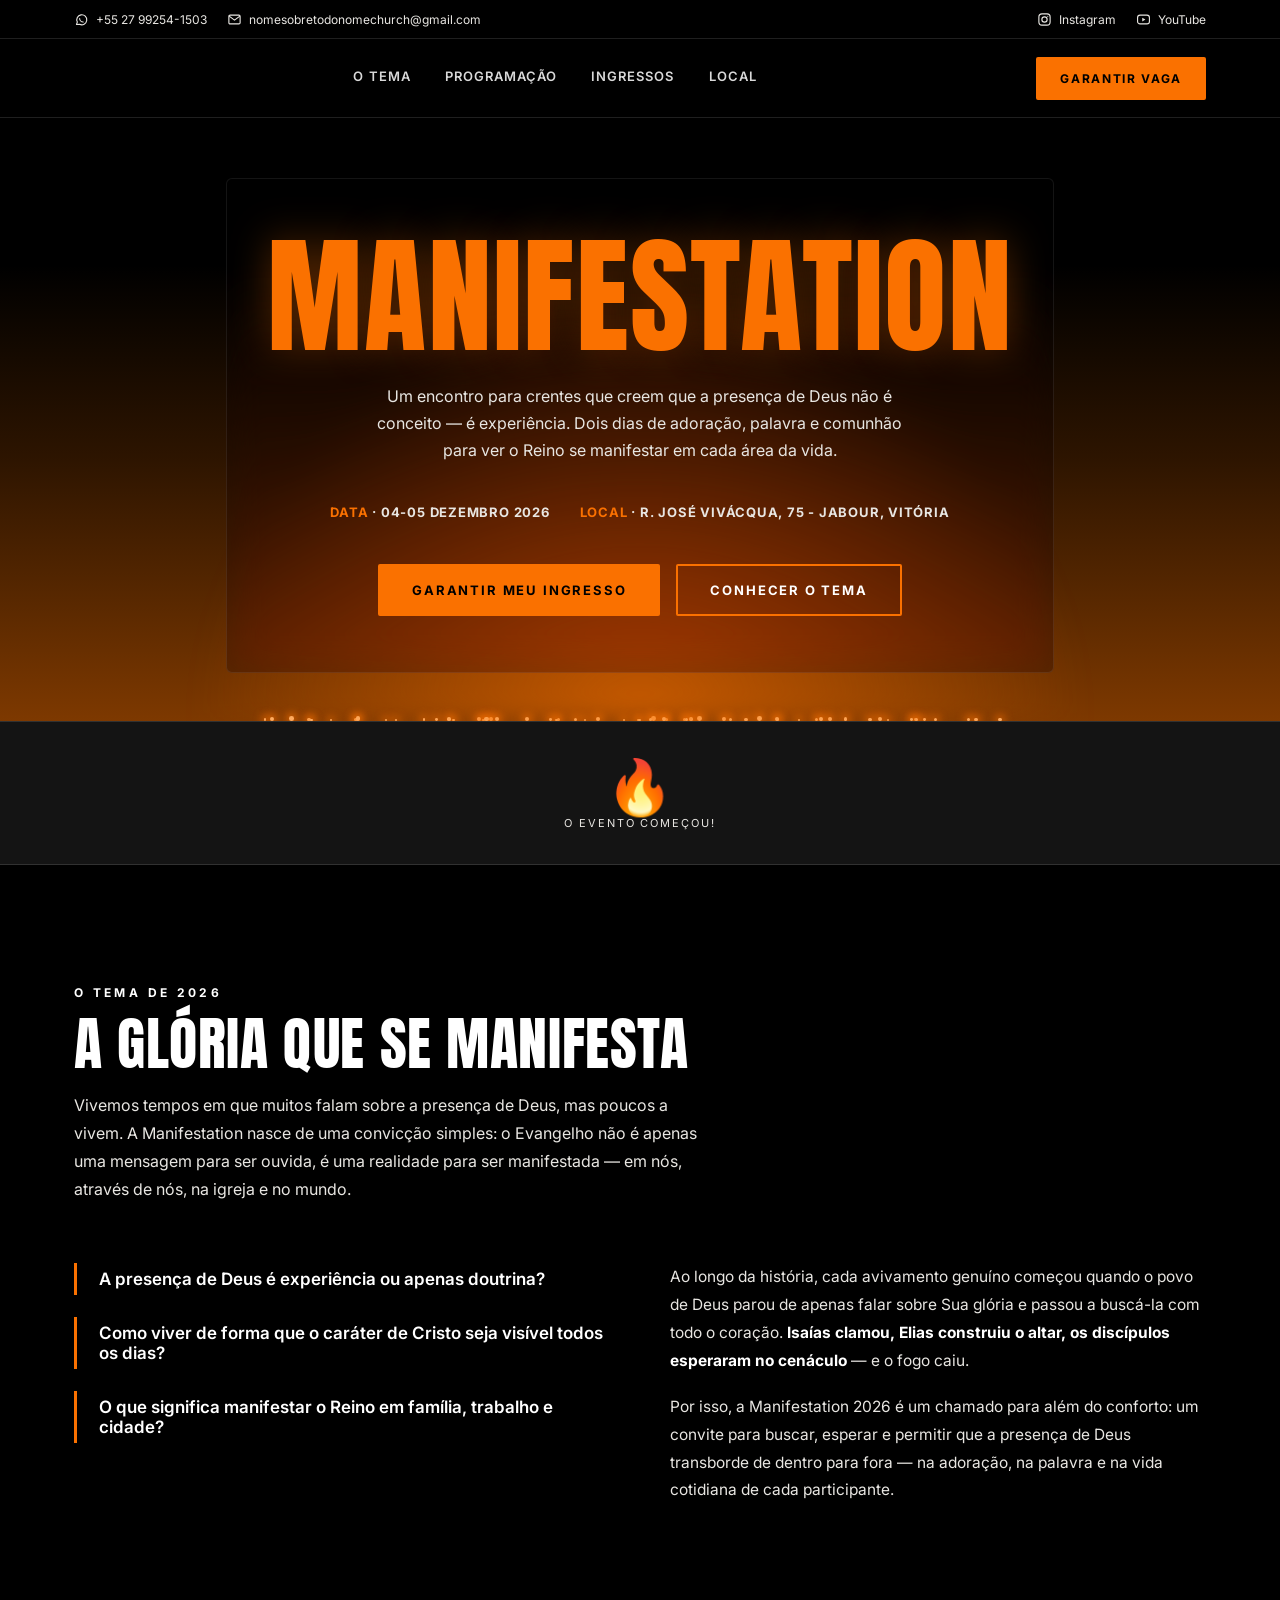
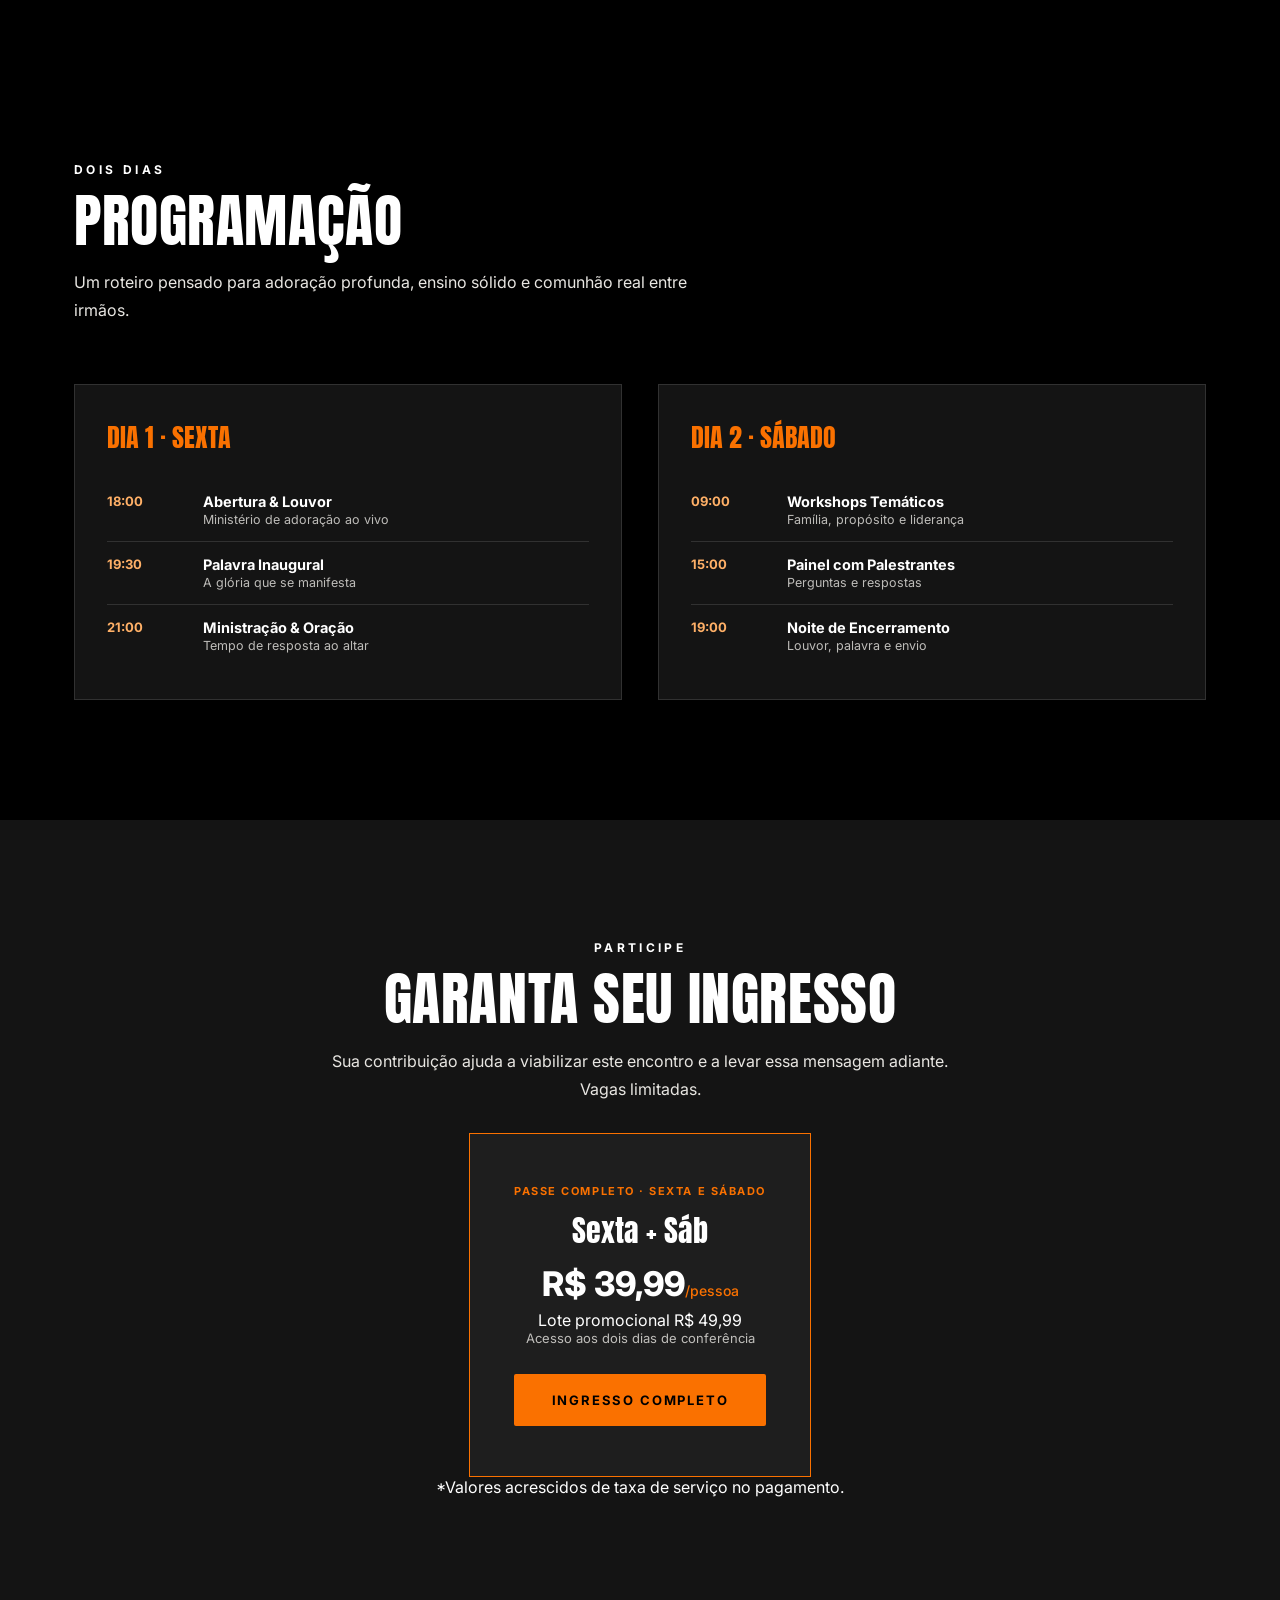
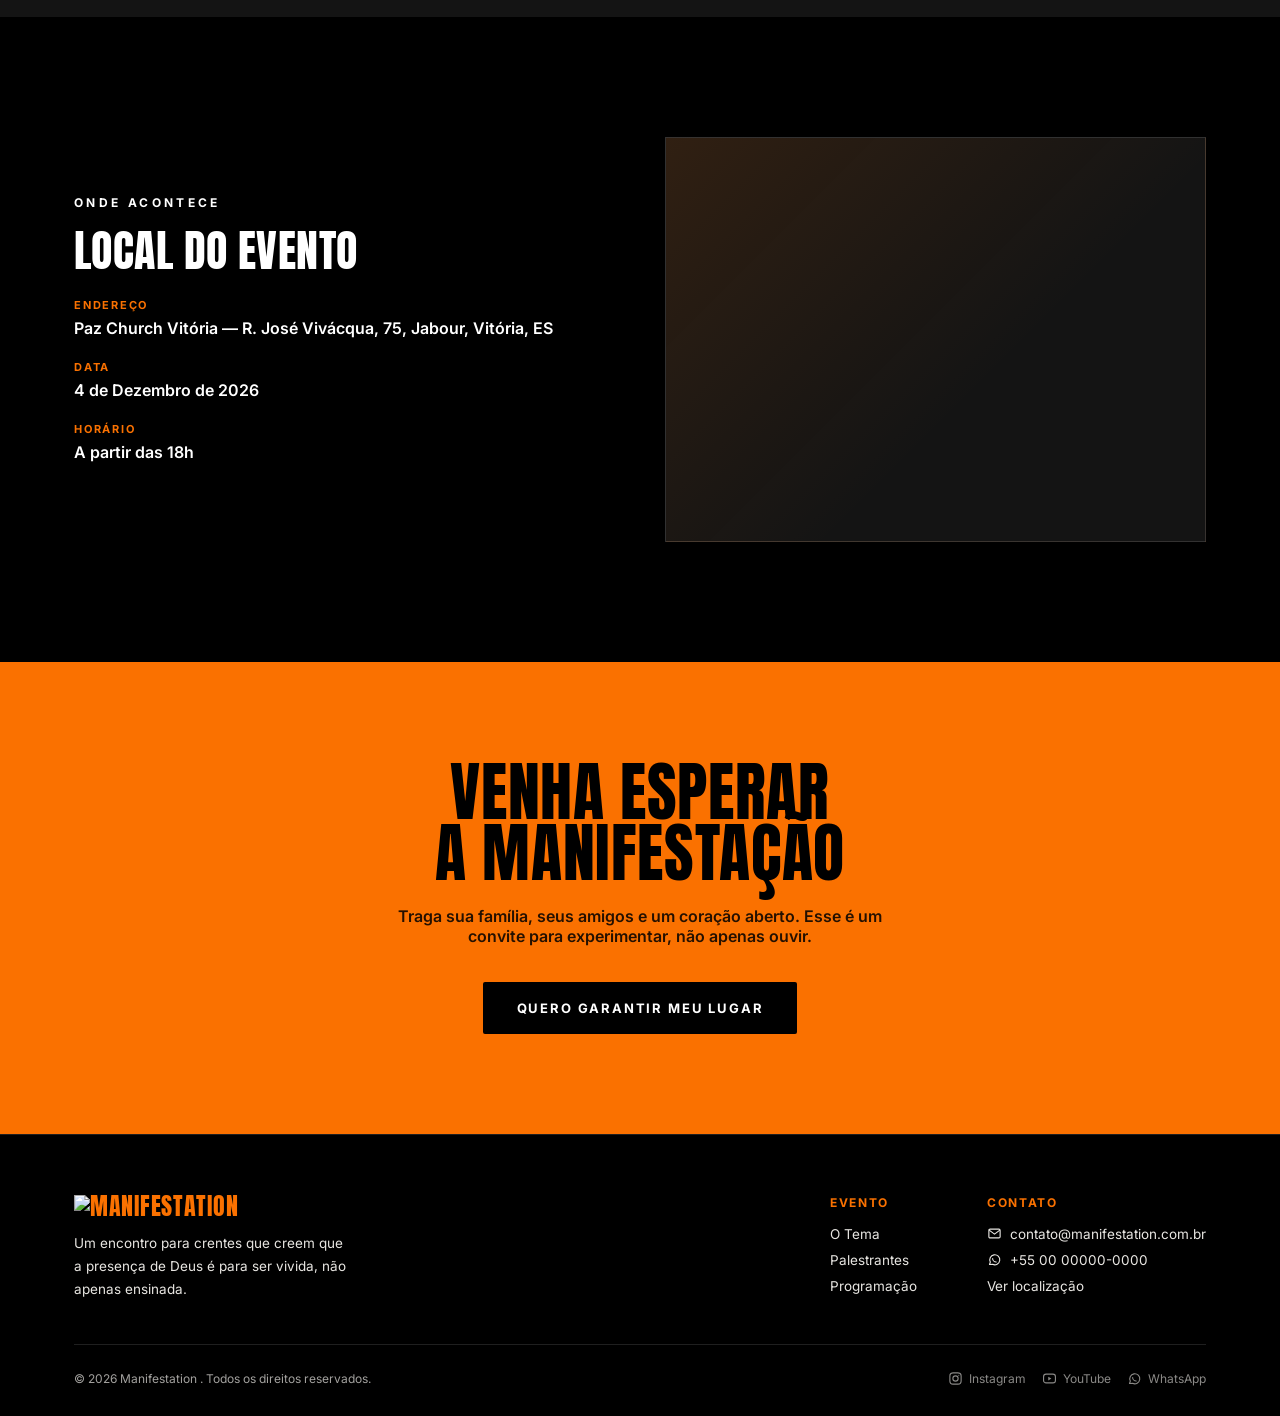
==== commit 49dabe2f: "Add files via upload" ====
--- a/index.html
+++ b/index.html
@@ -3,11 +3,10 @@
 <head>
 <meta charset="UTF-8">
 <meta name="viewport" content="width=device-width, initial-scale=1.0">
-<title>MANIFESTATION</title>
-<link rel="icon" type="image/svg+xml" href="favicon.svg">
-<link rel="shortcut icon" href="./Img/icon.png" type="image/x-icon">
+<title>Manifestation </title>
 <link rel="preconnect" href="https://fonts.googleapis.com">
 <link rel="preconnect" href="https://fonts.gstatic.com" crossorigin>
+<link rel="shortcut icon" href="./Img/logo.PNG" type="image/Png">
 <link href="https://fonts.googleapis.com/css2?family=Anton&family=Inter:wght@400;500;600;700;800&display=swap" rel="stylesheet">
 <link rel="stylesheet" href="css/style.css">
 </head>
@@ -40,7 +39,7 @@
       <div class="topbar-left">
         <a class="topbar-link" href="https://wa.me/5527992541503" target="_blank" rel="noopener">
           <svg class="icon"><use href="#icon-whatsapp"></use></svg>
-          <span>+55 27 99925-4150</span>
+          <span>+55 27 99254-1503</span>
         </a>
         <a class="topbar-link" href="mailto:nomesobretodonomechurch@gmail.com">
           <svg class="icon"><use href="#icon-email"></use></svg>
@@ -48,11 +47,11 @@
         </a>
       </div>
       <div class="topbar-social">
-        <a class="topbar-link" href="https://www.instagram.com/manifestation_inglory" target="_blank" rel="noopener">
+        <a class="topbar-link" href="https://instagram.com/manifestation_inglory" target="_blank" rel="noopener">
           <svg class="icon"><use href="#icon-instagram"></use></svg>
           <span>Instagram</span>
         </a>
-        <a class="topbar-link" href="https://www.youtube.com/@ManifestationConference" target="_blank" rel="noopener">
+        <a class="topbar-link" href="https://youtube.com/@manifestation" target="_blank" rel="noopener">
           <svg class="icon"><use href="#icon-youtube"></use></svg>
           <span>YouTube</span>
         </a>
@@ -63,16 +62,16 @@
   <!-- NAV -->
   <header class="nav">
     <div class="wrap">
-      <div class="logo"><span>MANIFESTATION</span></div>
+      <div class="logo"><img src="./Img/LOGOPNG.png" alt=""></div>
       <nav class="menu" id="menu">
         <a href="#tema">O TEMA</a>
-        <a href="#palestrantes">MINISTROS</a>
+        <!-- <a href="#palestrantes">PALESTRANTES</a> -->
         <a href="#programacao">PROGRAMAÇÃO</a>
         <a href="#ingressos">INGRESSOS</a>
         <a href="#local">LOCAL</a>
       </nav>
       <div style="display:flex; align-items:center; gap:18px;">
-        <a href="#ingressos" class="btn btn-fill btn-nav">GARANTIR VAGA</a>
+        <a href="#ingressos" class="btn btn-fill" style="padding:12px 22px; font-size:12px;">GARANTIR VAGA</a>
         <button class="menu-toggle" id="menuToggle" aria-label="Abrir menu">
           <span></span><span></span><span></span>
         </button>
@@ -85,9 +84,10 @@
     <div class="embers" id="embers"></div>
     <div class="hero-content">
       <div class="hero-glass">
-        <h1><span class="accent">MANIFESTATION</span></h1>
+        <h1><span class="accent">MANIFESTATION</span><br></h1>
         <p class="hero-sub">
-          A Manifestation é uma revelação para os filhos de Deus que foram chamados segundo a sua palavra para neste tempo manifestar a glória dele de forma apontada e profunda ansiando que se cumpre nesses dias o que foi descrito pelo profeta Joel - um grande derramar do espírito.
+          Um encontro para crentes que creem que a presença de Deus não é conceito — é experiência.
+          Dois dias de adoração, palavra e comunhão para ver o Reino se manifestar em cada área da vida.
         </p>
         <div class="hero-meta">
           <div><span>DATA</span> · 04-05 Dezembro 2026</div>
@@ -115,12 +115,13 @@
   <section class="tema" id="tema">
     <div class="wrap">
       <div class="section-head">
-        <span class="eyebrow"></span>
+        <span class="eyebrow">O tema de 2026</span>
         <h2>A Glória que se manifesta</h2>
         <p>
-          Vivemos tempos em que muitos falam sobre a avivamento, mas poucos se comprometem. Muitos querem a glória da visitação mais poucos querem viver oque essa glória exige.<br>
-          A Manifestation nasce com uma convicção: antes que você viva um avivamento coletivo, Deus anseia que você viva um avivamento pessoal.
-          Somos chamados para Manifestar a Sua Glória.
+          Vivemos tempos em que muitos falam sobre a presença de Deus, mas poucos a vivem.
+          A Manifestation  nasce de uma convicção simples: o Evangelho não é apenas
+          uma mensagem para ser ouvida, é uma realidade para ser manifestada — em nós, através
+          de nós, na igreja e no mundo.
         </p>
       </div>
       <div class="tema-grid">
@@ -137,7 +138,7 @@
             e o fogo caiu.
           </p>
           <p>
-            Por isso, a Manifestation é um chamado para além do conforto:
+            Por isso, a Manifestation  2026 é um chamado para além do conforto:
             um convite para buscar, esperar e permitir que a presença de Deus transborde
             de dentro para fora — na adoração, na palavra e na vida cotidiana de cada participante.
           </p>
@@ -146,18 +147,18 @@
     </div>
   </section>
 
-  <!-- PALESTRANTES -->
+  <!-- PALESTRANTES
   <section class="speakers" id="palestrantes">
     <div class="wrap">
       <div class="section-head">
-        <span class="eyebrow"></span>
-        <h2>Ministros confirmados</h2>
+        <span class="eyebrow">Quem vai ministrar</span>
+        <h2>Palestrantes confirmados</h2>
         <p>Vozes que têm dedicado a vida a pregar, ensinar e viver a presença de Deus com integridade e paixão.</p>
       </div>
       <div class="speaker-grid">
         <div class="speaker-card">
           <div class="speaker-photo">FOTO<br>PALESTRANTE</div>
-          <div class="speaker-info"><div class="name">Matheus Leal</div><div class="role">Pastor & Autor</div><a class="speaker-ig" href="https://instagram.com/nomepalestrante" target="_blank" rel="noopener"><svg class="icon"><use href="#icon-instagram"></use></svg>@nomepalestrante</a></div>
+          <div class="speaker-info"><div class="name">Nome do Palestrante</div><div class="role">Pastor & Autor</div><a class="speaker-ig" href="https://instagram.com/nomepalestrante" target="_blank" rel="noopener"><svg class="icon"><use href="#icon-instagram"></use></svg>@nomepalestrante</a></div>
         </div>
         <div class="speaker-card">
           <div class="speaker-photo">FOTO<br>PALESTRANTE</div>
@@ -182,6 +183,7 @@
       </div>
     </div>
   </section>
+  -->
 
   <!-- PROGRAMACAO -->
   <section class="schedule" id="programacao">
@@ -235,14 +237,19 @@
         <p>Sua contribuição ajuda a viabilizar este encontro e a levar essa mensagem adiante. Vagas limitadas.</p>
       </div>
       <div class="ticket-cards">
-        <div class="ticket-card">
-          <span class="tc-tag">Passe Completo</span>
-          <div class="tc-day">Sex + Sáb</div>
-          <div class="tc-price">R$ 69,90<span>/pessoa</span></div>
+        <div class="ticket-card featured">
+          <span class="tc-tag">Passe Completo · Sexta e Sábado</span>
+          <div class="tc-day">Sexta + Sáb</div>
+          <div class="tc-price">R$ 39,99<span>/pessoa</span></div>
+          <div class="tc-deal">
+            <span class="tc-sale">Lote promocional</span>
+            <span class="tc-old">R$ 49,99</span>
+          </div>
           <div class="tc-note">Acesso aos dois dias de conferência</div>
-          <a href="https://www.sympla.com.br/evento/manifestation-conference-6-edicao/3533806" target="_blank" rel="noopener" class="btn btn-fill">INGRESSO COMPLETO</a> 
-        </div>
-      </div>
+          <a href="https://www.sympla.com.br/evento/manifestation-conference---6-edicao/3533806" class="btn btn-fill">INGRESSO COMPLETO</a>
+        </div>
+      </div>
+      <p class="tc-fee-note">*Valores acrescidos de taxa de serviço no pagamento.</p>
     </div>
   </section>
 
@@ -259,7 +266,7 @@
           </div>
           <div class="item">
             <div class="lab">Data</div>
-            <div class="val">4 - 5 de Dezembro de 2026</div>
+            <div class="val">4 de Dezembro de 2026</div>
           </div>
           <div class="item">
             <div class="lab">Horário</div>
@@ -279,8 +286,7 @@
   <section class="cta-final">
     <h2>Venha esperar<br>a manifestação</h2>
     <p>Traga sua família, seus amigos e um coração aberto. Esse é um convite para experimentar, não apenas ouvir.</p>
-    <a href="#ingressos" class="btn btn-fill">QUERO GARANTIR
-       MEU LUGAR</a>
+    <a href="#ingressos" class="btn btn-fill">QUERO GARANTIR MEU LUGAR</a>
   </section>
 
   <!-- FOOTER -->
@@ -288,7 +294,7 @@
     <div class="wrap">
       <div class="footer-top">
         <div class="footer-brand">
-          <div class="footer-logo">MANIFESTATION</div>
+          <div class="footer-logo"><img src="./Img/LOGOPNG.png" alt="MANIFESTATION"></div>
           <p>Um encontro para crentes que creem que a presença de Deus é para ser vivida, não apenas ensinada.</p>
         </div>
         <div class="footer-cols">
@@ -300,28 +306,28 @@
           </div>
           <div class="footer-col">
             <h4>Contato</h4>
-            <a href="mailto:nomesobretodonomechurch@gmail.com">
+            <a href="mailto:contato@manifestation.com.br">
               <svg class="icon"><use href="#icon-email"></use></svg>
-              nomesobretodonomechurch@gmail.com
+              contato@manifestation.com.br
             </a>
-            <a href="https://wa.me/5527992541503" target="_blank" rel="noopener">
+            <a href="https://wa.me/5500000000000" target="_blank" rel="noopener">
               <svg class="icon"><use href="#icon-whatsapp"></use></svg>
-              +55 27 99254-1503
+              +55 00 00000-0000
             </a>
             <a href="#local">Ver localização</a>
           </div>
         </div>
       </div>
       <div class="footer-bottom">
-        <span>© 2026 Manifestation In Glory. Todos os direitos reservados.</span>
+        <span>© 2026 Manifestation . Todos os direitos reservados.</span>
         <div class="footer-social">
-          <a href="https://www.instagram.com/manifestation_inglory" target="_blank" rel="noopener">
+          <a href="https://instagram.com/manifestation" target="_blank" rel="noopener">
             <svg class="icon"><use href="#icon-instagram"></use></svg> Instagram
           </a>
-          <a href="https://www.youtube.com/@ManifestationConference" target="_blank" rel="noopener">
+          <a href="https://youtube.com/@manifestation" target="_blank" rel="noopener">
             <svg class="icon"><use href="#icon-youtube"></use></svg> YouTube
           </a>
-          <a href="https://wa.me/5527992541503" target="_blank" rel="noopener">
+          <a href="https://wa.me/5500000000000" target="_blank" rel="noopener">
             <svg class="icon"><use href="#icon-whatsapp"></use></svg> WhatsApp
           </a>
         </div>
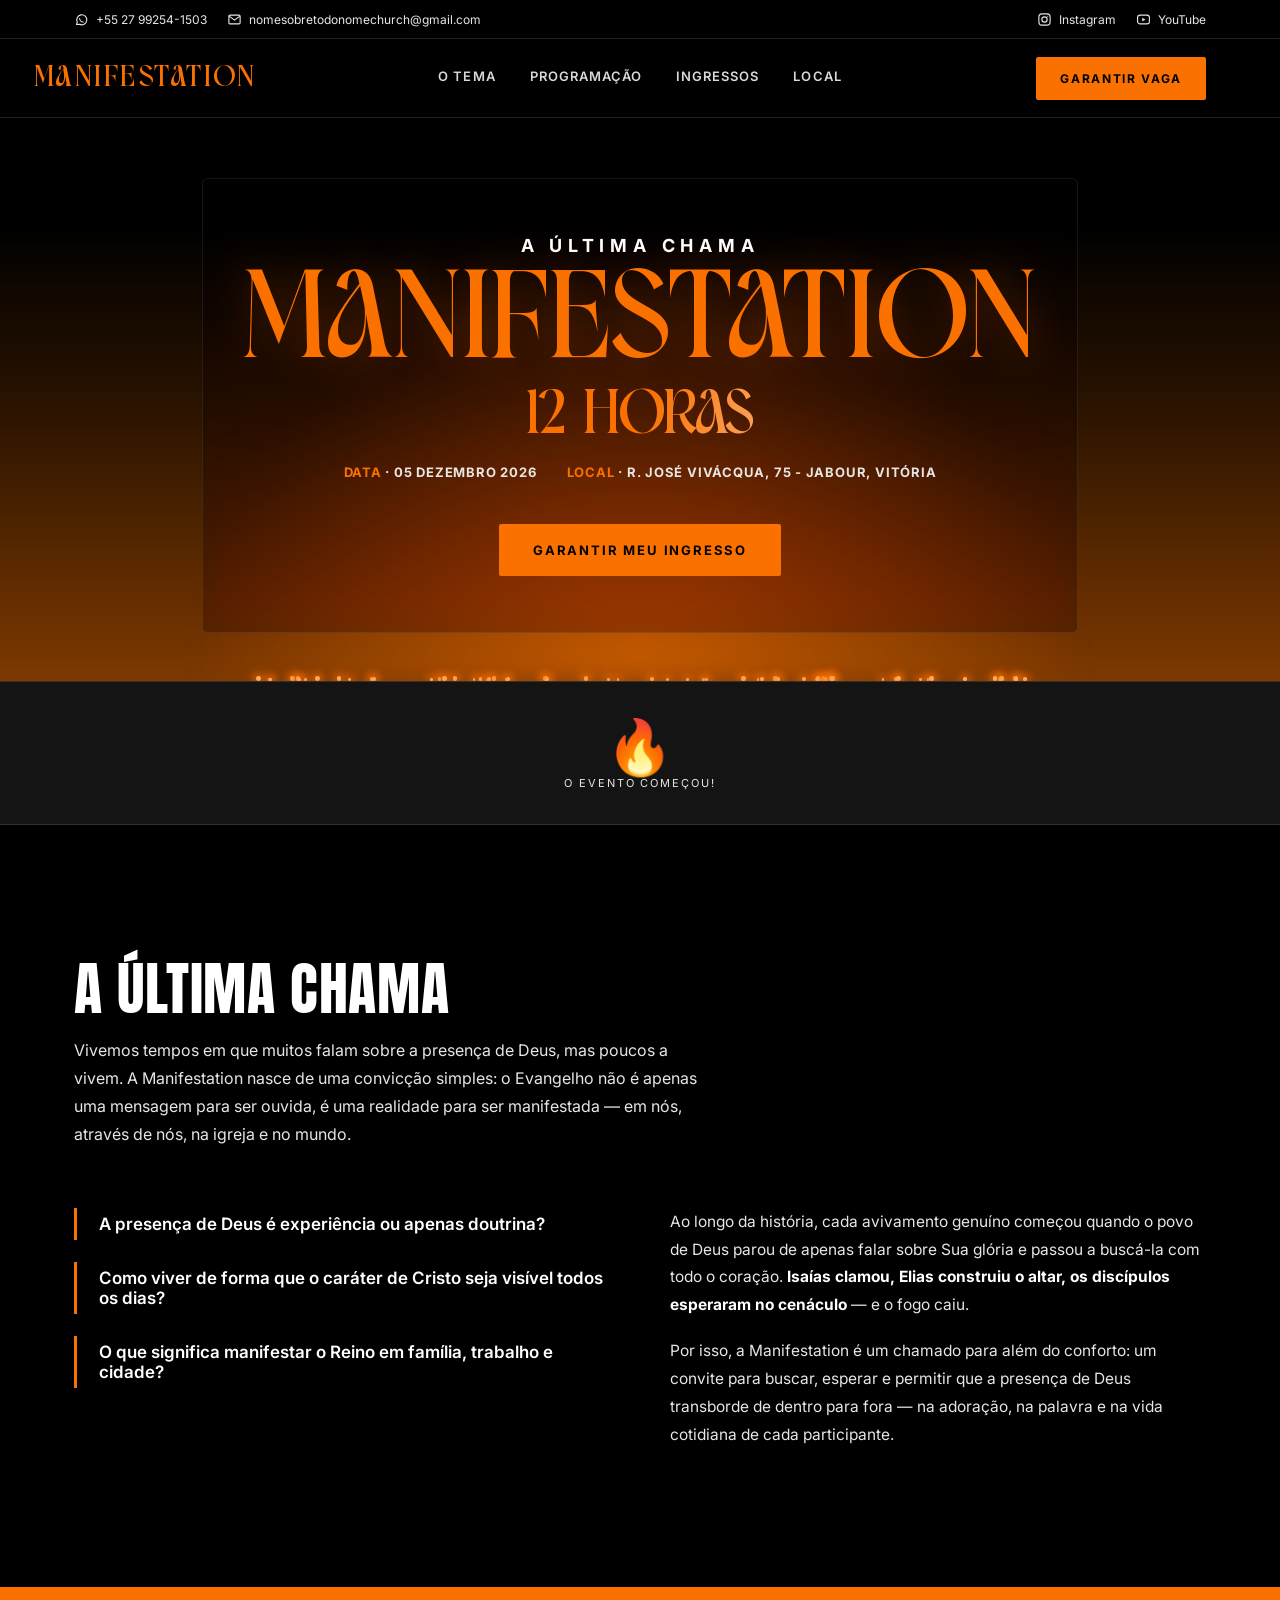
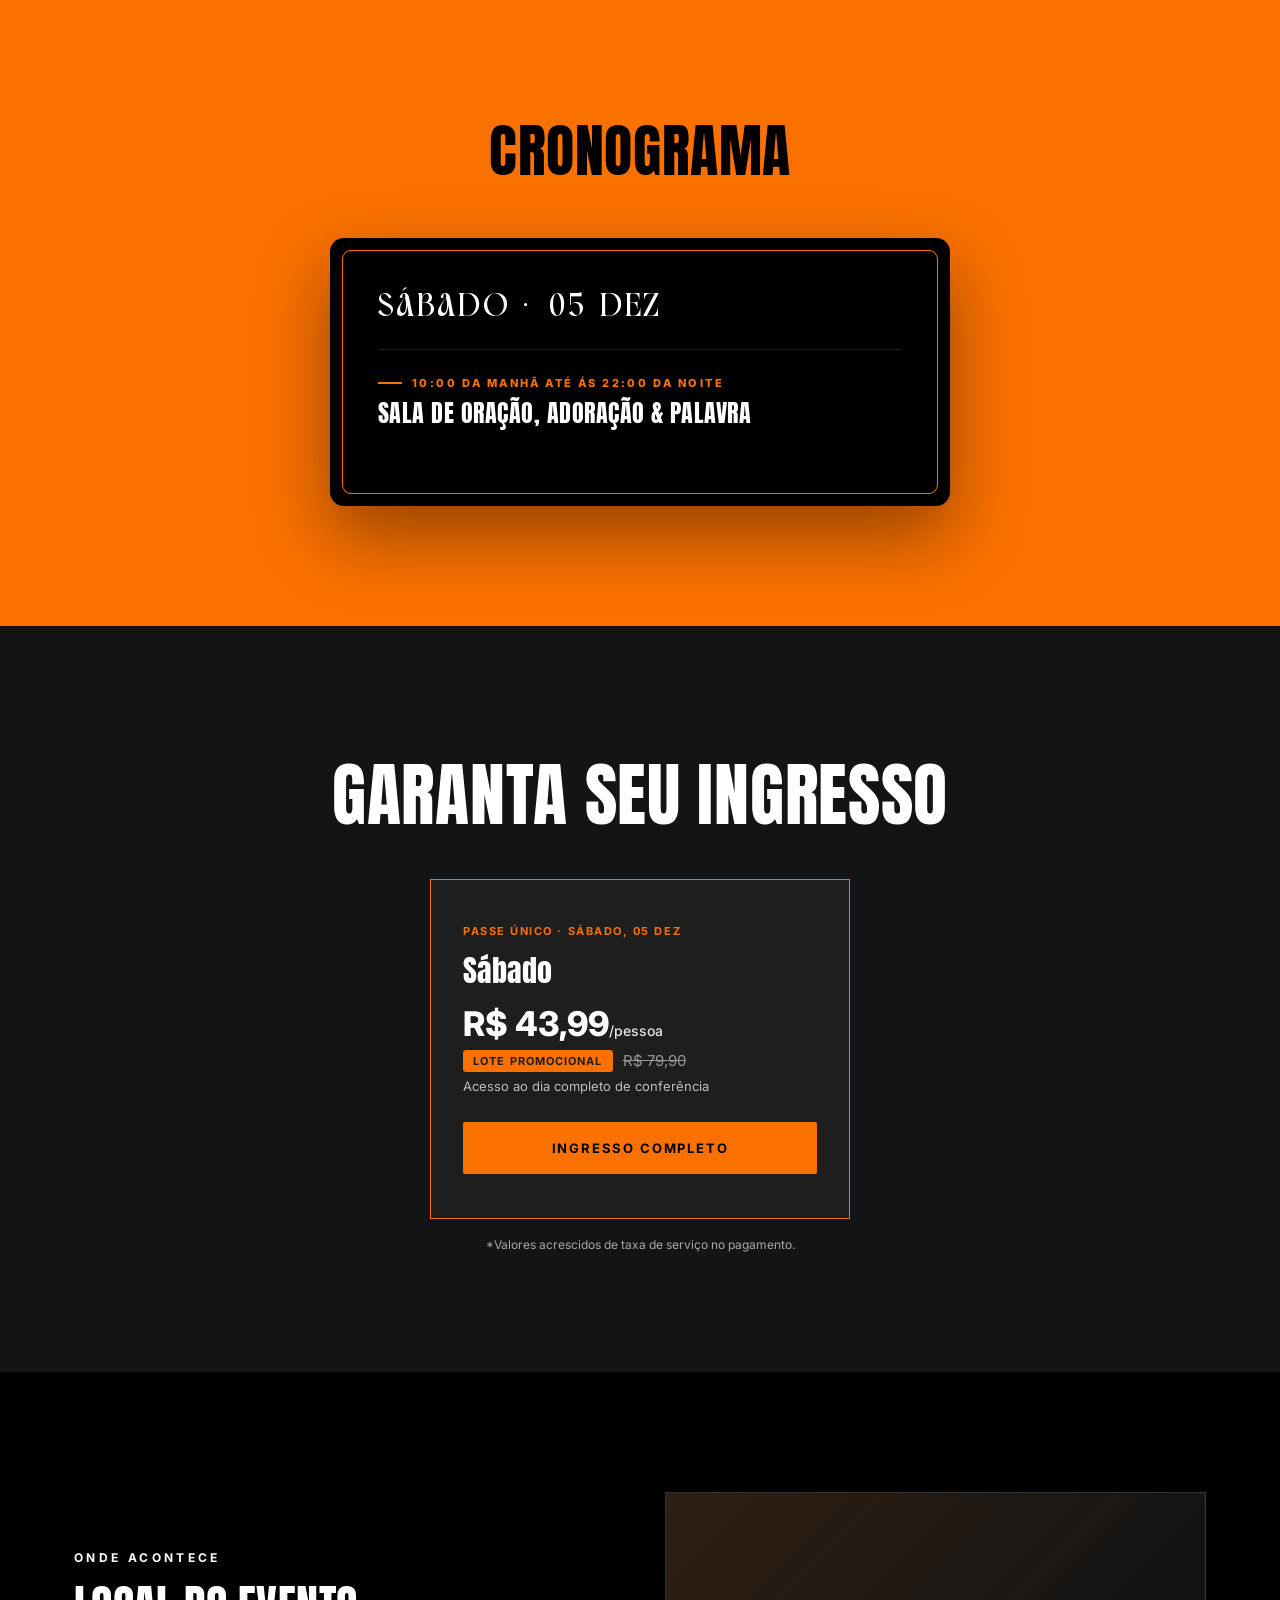
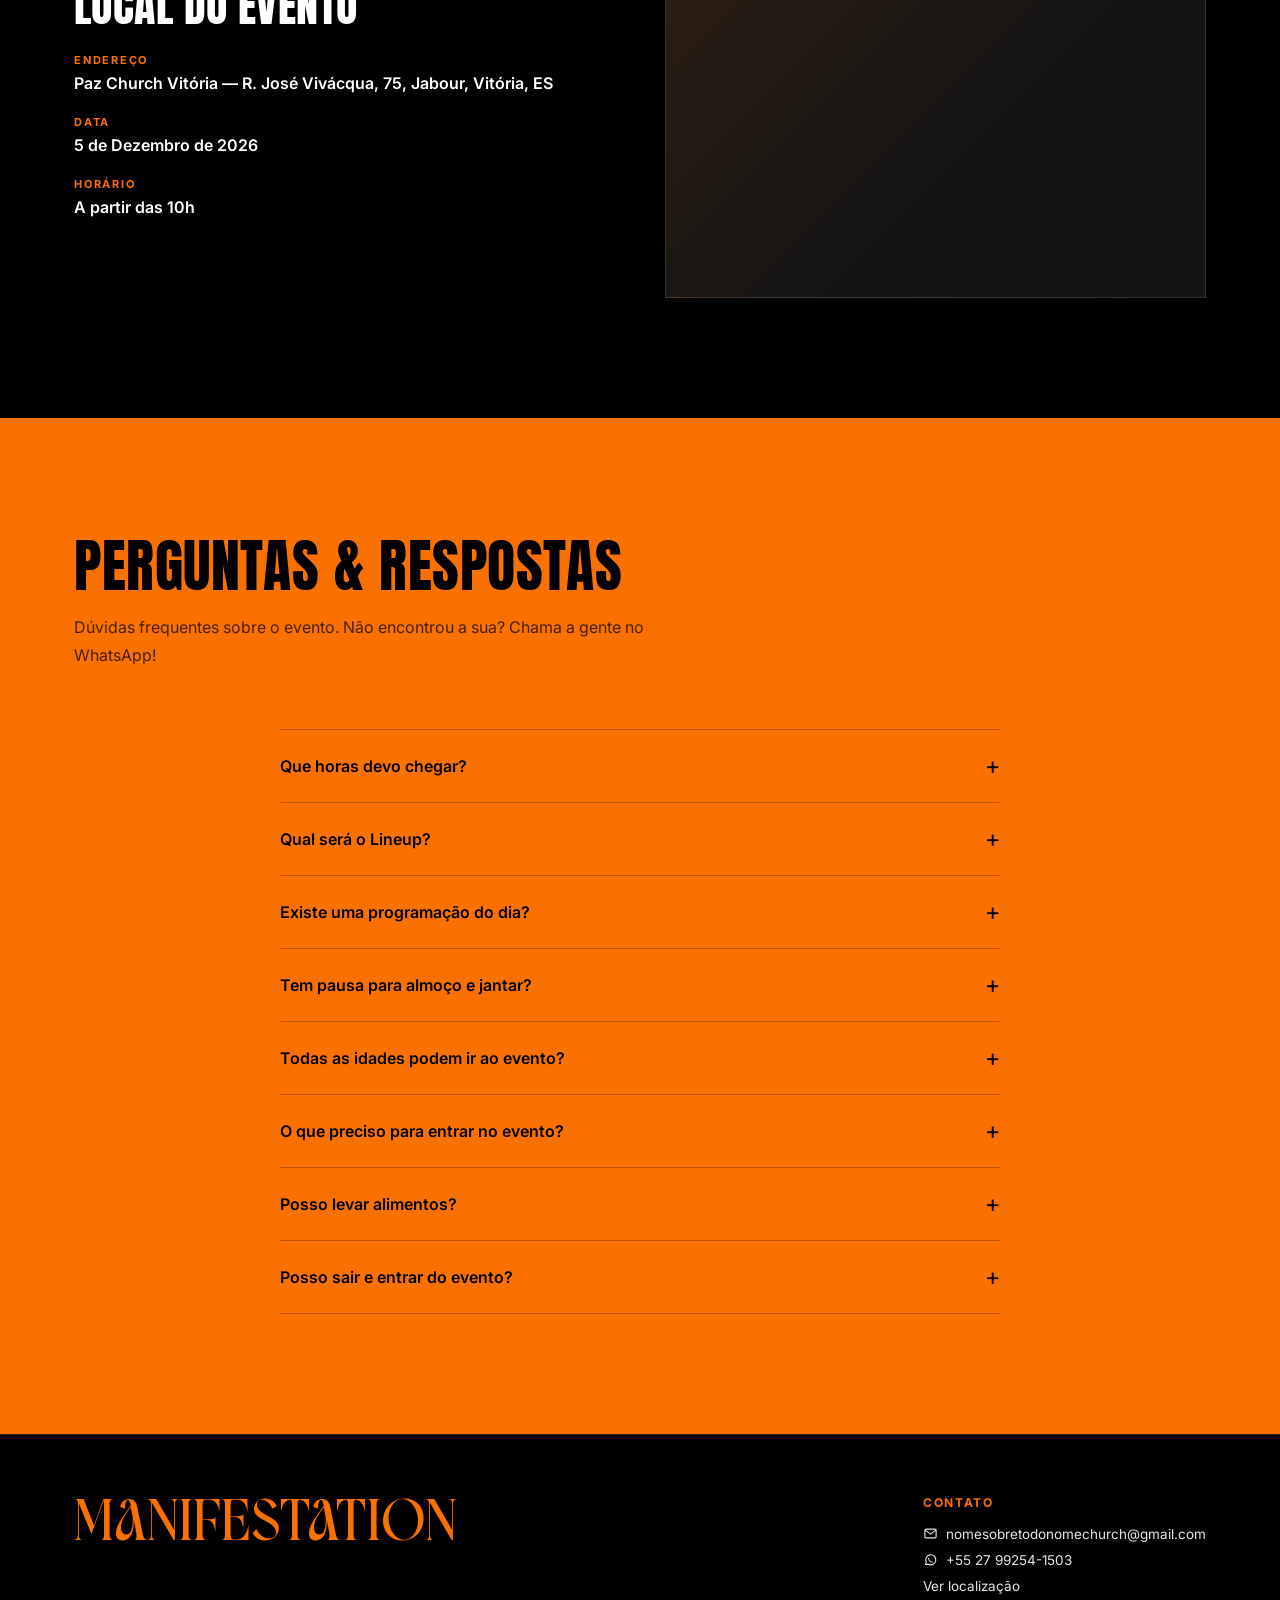
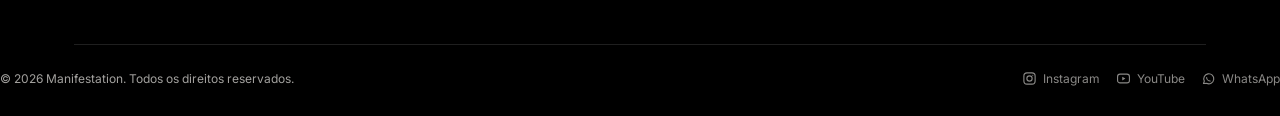
==== commit f7820cc0: "Update index.html" ====
--- a/index.html
+++ b/index.html
@@ -47,11 +47,11 @@
         </a>
       </div>
       <div class="topbar-social">
-        <a class="topbar-link" href="https://instagram.com/manifestation_inglory" target="_blank" rel="noopener">
+        <a class="topbar-link" href="https://www.instagram.com/manifestationinglory" target="_blank" rel="noopener">
           <svg class="icon"><use href="#icon-instagram"></use></svg>
           <span>Instagram</span>
         </a>
-        <a class="topbar-link" href="https://youtube.com/@manifestation" target="_blank" rel="noopener">
+        <a class="topbar-link" href="https://youtube.com/@manifestationinglory" target="_blank" rel="noopener">
           <svg class="icon"><use href="#icon-youtube"></use></svg>
           <span>YouTube</span>
         </a>
@@ -62,10 +62,9 @@
   <!-- NAV -->
   <header class="nav">
     <div class="wrap">
-      <div class="logo"><img src="./Img/LOGOPNG.png" alt=""></div>
+      <div class="logo"><a href="index.html" style="display:flex; align-items:center;"><div class="logo-name">Manifestation</div></a></div>
       <nav class="menu" id="menu">
         <a href="#tema">O TEMA</a>
-        <!-- <a href="#palestrantes">PALESTRANTES</a> -->
         <a href="#programacao">PROGRAMAÇÃO</a>
         <a href="#ingressos">INGRESSOS</a>
         <a href="#local">LOCAL</a>
@@ -84,18 +83,15 @@
     <div class="embers" id="embers"></div>
     <div class="hero-content">
       <div class="hero-glass">
+        <div class="hero-tag">A última chama</div>
         <h1><span class="accent">MANIFESTATION</span><br></h1>
-        <p class="hero-sub">
-          Um encontro para crentes que creem que a presença de Deus não é conceito — é experiência.
-          Dois dias de adoração, palavra e comunhão para ver o Reino se manifestar em cada área da vida.
-        </p>
+        <div class="hero-hours">12 HORAS</div>
         <div class="hero-meta">
-          <div><span>DATA</span> · 04-05 Dezembro 2026</div>
+          <div><span>DATA</span> · 05 Dezembro 2026</div>
           <div><span>LOCAL</span> · R. José Vivácqua, 75 - Jabour, Vitória</div>
         </div>
         <div class="hero-cta">
           <a href="#ingressos" class="btn btn-fill">GARANTIR MEU INGRESSO</a>
-          <a href="#tema" class="btn btn-outline">CONHECER O TEMA</a>
         </div>
       </div>
     </div>
@@ -112,11 +108,11 @@
   </div>
 
   <!-- TEMA -->
-  <section class="tema" id="tema">
-    <div class="wrap">
-      <div class="section-head">
-        <span class="eyebrow">O tema de 2026</span>
-        <h2>A Glória que se manifesta</h2>
+<section class="tema" id="tema">
+    <div class="wrap">
+      <div class="section-head reveal">
+        <span class="eyebrow"></span>
+        <h2>A Última Chama</h2>
         <p>
           Vivemos tempos em que muitos falam sobre a presença de Deus, mas poucos a vivem.
           A Manifestation  nasce de uma convicção simples: o Evangelho não é apenas
@@ -126,11 +122,11 @@
       </div>
       <div class="tema-grid">
         <div class="tema-questions">
-          <div class="tq">A presença de Deus é experiência ou apenas doutrina?</div>
-          <div class="tq">Como viver de forma que o caráter de Cristo seja visível todos os dias?</div>
-          <div class="tq">O que significa manifestar o Reino em família, trabalho e cidade?</div>
-        </div>
-        <div class="tema-text">
+          <div class="tq reveal" style="--d:.05s">A presença de Deus é experiência ou apenas doutrina?</div>
+          <div class="tq reveal" style="--d:.15s">Como viver de forma que o caráter de Cristo seja visível todos os dias?</div>
+          <div class="tq reveal" style="--d:.25s">O que significa manifestar o Reino em família, trabalho e cidade?</div>
+        </div>
+        <div class="tema-text reveal" style="--d:.3s">
           <p>
             Ao longo da história, cada avivamento genuíno começou quando o povo de Deus parou
             de apenas falar sobre Sua glória e passou a buscá-la com todo o coração.
@@ -138,7 +134,7 @@
             e o fogo caiu.
           </p>
           <p>
-            Por isso, a Manifestation  2026 é um chamado para além do conforto:
+            Por isso, a Manifestation é um chamado para além do conforto:
             um convite para buscar, esperar e permitir que a presença de Deus transborde
             de dentro para fora — na adoração, na palavra e na vida cotidiana de cada participante.
           </p>
@@ -147,106 +143,59 @@
     </div>
   </section>
 
-  <!-- PALESTRANTES
-  <section class="speakers" id="palestrantes">
-    <div class="wrap">
-      <div class="section-head">
-        <span class="eyebrow">Quem vai ministrar</span>
-        <h2>Palestrantes confirmados</h2>
-        <p>Vozes que têm dedicado a vida a pregar, ensinar e viver a presença de Deus com integridade e paixão.</p>
-      </div>
-      <div class="speaker-grid">
-        <div class="speaker-card">
-          <div class="speaker-photo">FOTO<br>PALESTRANTE</div>
-          <div class="speaker-info"><div class="name">Nome do Palestrante</div><div class="role">Pastor & Autor</div><a class="speaker-ig" href="https://instagram.com/nomepalestrante" target="_blank" rel="noopener"><svg class="icon"><use href="#icon-instagram"></use></svg>@nomepalestrante</a></div>
-        </div>
-        <div class="speaker-card">
-          <div class="speaker-photo">FOTO<br>PALESTRANTE</div>
-          <div class="speaker-info"><div class="name">Nome do Palestrante</div><div class="role">Ministério de Louvor</div><a class="speaker-ig" href="https://instagram.com/nomepalestrante" target="_blank" rel="noopener"><svg class="icon"><use href="#icon-instagram"></use></svg>@nomepalestrante</a></div>
-        </div>
-        <div class="speaker-card">
-          <div class="speaker-photo">FOTO<br>PALESTRANTE</div>
-          <div class="speaker-info"><div class="name">Nome do Palestrante</div><div class="role">Missionária</div><a class="speaker-ig" href="https://instagram.com/nomepalestrante" target="_blank" rel="noopener"><svg class="icon"><use href="#icon-instagram"></use></svg>@nomepalestrante</a></div>
-        </div>
-        <div class="speaker-card">
-          <div class="speaker-photo">FOTO<br>PALESTRANTE</div>
-          <div class="speaker-info"><div class="name">Nome do Palestrante</div><div class="role">Teólogo</div><a class="speaker-ig" href="https://instagram.com/nomepalestrante" target="_blank" rel="noopener"><svg class="icon"><use href="#icon-instagram"></use></svg>@nomepalestrante</a></div>
-        </div>
-        <div class="speaker-card">
-          <div class="speaker-photo">FOTO<br>PALESTRANTE</div>
-          <div class="speaker-info"><div class="name">Nome do Palestrante</div><div class="role">Líder de Jovens</div><a class="speaker-ig" href="https://instagram.com/nomepalestrante" target="_blank" rel="noopener"><svg class="icon"><use href="#icon-instagram"></use></svg>@nomepalestrante</a></div>
-        </div>
-        <div class="speaker-card">
-          <div class="speaker-photo">FOTO<br>PALESTRANTE</div>
-          <div class="speaker-info"><div class="name">Nome do Palestrante</div><div class="role">Pastora & Escritora</div><a class="speaker-ig" href="https://instagram.com/nomepalestrante" target="_blank" rel="noopener"><svg class="icon"><use href="#icon-instagram"></use></svg>@nomepalestrante</a></div>
-        </div>
-      </div>
-    </div>
-  </section>
-  -->
-
   <!-- PROGRAMACAO -->
   <section class="schedule" id="programacao">
     <div class="wrap">
-      <div class="section-head">
-        <span class="eyebrow">Dois dias</span>
-        <h2>Programação</h2>
-        <p>Um roteiro pensado para adoração profunda, ensino sólido e comunhão real entre irmãos.</p>
+      <div class="section-head reveal">
+        <span class="eyebrow"></span>
+        <h2>Cronograma</h2>
       </div>
       <div class="schedule-days">
-        <div class="day-card">
-          <div class="day-title">DIA 1 · SEXTA</div>
+        <div class="day-card reveal">
+          <div class="day-title">SÁBADO · 05 DEZ</div>
+          <div class="day-item reveal" style="--d:.1s">
+            <div class="day-time">10:00 DA MANHÃ ATÉ ÁS 22:00 DA NOITE</div>
+            <div class="day-desc"><div class="day-desc-title">SALA DE ORAÇÃO, ADORAÇÃO & PALAVRA</div><div class="day-desc-sub"></div></div>
+          </div>
+          <!--<div class="day-item">
+            <div class="day-time">10:30</div>
+            <div class="day-desc"><div class="day-desc-title">Workshops Temáticos</div><div class="day-desc-sub">Família, propósito e liderança</div></div>
+          </div>
           <div class="day-item">
-            <div class="day-time">18:00</div>
-            <div class="day-desc"><div class="day-desc-title">Abertura & Louvor</div><div class="day-desc-sub">Ministério de adoração ao vivo</div></div>
+            <div class="day-time">14:00</div>
+            <div class="day-desc"><div class="day-desc-title">Palavra & Ensino</div><div class="day-desc-sub">A glória que se manifesta</div></div>
           </div>
           <div class="day-item">
-            <div class="day-time">19:30</div>
-            <div class="day-desc"><div class="day-desc-title">Palavra Inaugural</div><div class="day-desc-sub">A glória que se manifesta</div></div>
-          </div>
-          <div class="day-item">
-            <div class="day-time">21:00</div>
-            <div class="day-desc"><div class="day-desc-title">Ministração & Oração</div><div class="day-desc-sub">Tempo de resposta ao altar</div></div>
-          </div>
-        </div>
-        <div class="day-card">
-          <div class="day-title">DIA 2 · SÁBADO</div>
-          <div class="day-item">
-            <div class="day-time">09:00</div>
-            <div class="day-desc"><div class="day-desc-title">Workshops Temáticos</div><div class="day-desc-sub">Família, propósito e liderança</div></div>
-          </div>
-          <div class="day-item">
-            <div class="day-time">15:00</div>
-            <div class="day-desc"><div class="day-desc-title">Painel com Palestrantes</div><div class="day-desc-sub">Perguntas e respostas</div></div>
+            <div class="day-time">16:00</div>
+            <div class="day-desc"><div class="day-desc-title">Painel com Ministros</div><div class="day-desc-sub">Perguntas e respostas</div></div>
           </div>
           <div class="day-item">
             <div class="day-time">19:00</div>
-            <div class="day-desc"><div class="day-desc-title">Noite de Encerramento</div><div class="day-desc-sub">Louvor, palavra e envio</div></div>
-          </div>
-        </div>
-      </div>
-    </div>
+            <div class="day-desc"><div class="day-desc-title">Culto de Encerramento</div><div class="day-desc-sub">Louvor, ministração e envio</div></div>
+          </div>
+        </div>
+      </div>
+    </div>-->
   </section>
 
   <!-- INGRESSOS -->
   <section class="tickets" id="ingressos">
     <div class="wrap">
-      <div class="section-head">
-        <span class="eyebrow">Participe</span>
-        <h2>Garanta seu ingresso</h2>
-        <p>Sua contribuição ajuda a viabilizar este encontro e a levar essa mensagem adiante. Vagas limitadas.</p>
+<div class="section-head">
+        <span class="eyebrow"></span>
+        <h2>GARANTA SEU INGRESSO</h2>
       </div>
       <div class="ticket-cards">
         <div class="ticket-card featured">
-          <span class="tc-tag">Passe Completo · Sexta e Sábado</span>
-          <div class="tc-day">Sexta + Sáb</div>
-          <div class="tc-price">R$ 39,99<span>/pessoa</span></div>
+          <span class="tc-tag">Passe Único · Sábado, 05 DEZ</span>
+          <div class="tc-day">Sábado</div>
+          <div class="tc-price">R$ 43,99<span>/pessoa</span></div>
           <div class="tc-deal">
             <span class="tc-sale">Lote promocional</span>
-            <span class="tc-old">R$ 49,99</span>
-          </div>
-          <div class="tc-note">Acesso aos dois dias de conferência</div>
-          <a href="https://www.sympla.com.br/evento/manifestation-conference---6-edicao/3533806" class="btn btn-fill">INGRESSO COMPLETO</a>
+            <span class="tc-old">R$ 79,90</span>
+          </div>
+          <div class="tc-note">Acesso ao dia completo de conferência</div>
+          <a href="https://www.sympla.com.br/evento/manifestation-conference---6-edicao/3533806" target="_blank" rel="noopener" class="btn btn-fill">INGRESSO COMPLETO</a>
         </div>
       </div>
       <p class="tc-fee-note">*Valores acrescidos de taxa de serviço no pagamento.</p>
@@ -266,11 +215,11 @@
           </div>
           <div class="item">
             <div class="lab">Data</div>
-            <div class="val">4 de Dezembro de 2026</div>
+            <div class="val">5 de Dezembro de 2026</div>
           </div>
           <div class="item">
             <div class="lab">Horário</div>
-            <div class="val">A partir das 18h</div>
+            <div class="val">A partir das 10h</div>
           </div>
         </div>
         <div class="map-box">
@@ -282,11 +231,72 @@
     </div>
   </section>
 
-  <!-- CTA FINAL -->
-  <section class="cta-final">
-    <h2>Venha esperar<br>a manifestação</h2>
-    <p>Traga sua família, seus amigos e um coração aberto. Esse é um convite para experimentar, não apenas ouvir.</p>
-    <a href="#ingressos" class="btn btn-fill">QUERO GARANTIR MEU LUGAR</a>
+  <!-- FAQ -->
+  <section class="faq">
+    <div class="wrap">
+      <div class="section-head">
+        <h2>Perguntas &amp; Respostas</h2>
+        <p>Dúvidas frequentes sobre o evento. Não encontrou a sua? Chama a gente no WhatsApp!</p>
+      </div>
+      <div class="faq-list">
+        <div class="faq-item">
+          <button class="faq-q" aria-expanded="false">
+            <span>Que horas devo chegar?</span>
+            <span class="faq-plus">+</span>
+          </button>
+          <div class="faq-a"><div class="faq-a-inner"><p>Abrimos as portas às 9h00 e o evento começa às 10h00. Chegue cedo, mas durante todo o evento é possível entrar, não importa o horário.</p></div></div>
+        </div>
+        <div class="faq-item">
+          <button class="faq-q" aria-expanded="false">
+            <span>Qual será o Lineup?</span>
+            <span class="faq-plus">+</span>
+          </button>
+          <div class="faq-a"><div class="faq-a-inner"><p>Nós não divulgamos o Lineup. É a nossa cultura como Manifestation, crendo em um ajuntamento de amigos que se encontram puramente para adorar a Jesus, como um só Corpo.</p></div></div>
+        </div>
+        <div class="faq-item">
+          <button class="faq-q" aria-expanded="false">
+            <span>Existe uma programação do dia?</span>
+            <span class="faq-plus">+</span>
+          </button>
+          <div class="faq-a"><div class="faq-a-inner"><p>Não divulgamos programação. Faz parte de nossa cultura Manifestation, de viver intensamente as 12 horas na presença do Senhor, focados apenas Nele!</p></div></div>
+        </div>
+        <div class="faq-item">
+          <button class="faq-q" aria-expanded="false">
+            <span>Tem pausa para almoço e jantar?</span>
+            <span class="faq-plus">+</span>
+          </button>
+          <div class="faq-a"><div class="faq-a-inner"><p>Não fazemos intervalos. São 12 horas seguidas de adoração, das 10h00 às 22h00, e nossa praça de alimentação fica disponível durante todo o evento.</p></div></div>
+        </div>
+        <div class="faq-item">
+          <button class="faq-q" aria-expanded="false">
+            <span>Todas as idades podem ir ao evento?</span>
+            <span class="faq-plus">+</span>
+          </button>
+          <div class="faq-a"><div class="faq-a-inner"><p>Sim! Para menores de 12 anos é obrigatório a presença de um responsável para a entrada.</p></div></div>
+        </div>
+        <div class="faq-item">
+          <button class="faq-q" aria-expanded="false">
+            <span>O que preciso para entrar no evento?</span>
+            <span class="faq-plus">+</span>
+          </button>
+          <div class="faq-a"><div class="faq-a-inner"><p>Para entrada, apresente seu documento e ingresso emitido após a compra na plataforma. Pode ser apresentado impresso ou pelo celular.</p></div></div>
+        </div>
+        <div class="faq-item">
+          <button class="faq-q" aria-expanded="false">
+            <span>Posso levar alimentos?</span>
+            <span class="faq-plus">+</span>
+          </button>
+          <div class="faq-a"><div class="faq-a-inner"><p>Sim, porém não é permitido a entrada e/ou consumo de alimentos dentro do espaço interno do evento. Incentivamos que leve sua garrafinha de água, mas caso prefira, sempre disponibilizamos uma praça de alimentação para o evento.</p></div></div>
+        </div>
+        <div class="faq-item">
+          <button class="faq-q" aria-expanded="false">
+            <span>Posso sair e entrar do evento?</span>
+            <span class="faq-plus">+</span>
+          </button>
+          <div class="faq-a"><div class="faq-a-inner"><p>Pode! Desde que você permaneça com a pulseira entregue na entrada do evento.</p></div></div>
+        </div>
+      </div>
+    </div>
   </section>
 
   <!-- FOOTER -->
@@ -294,40 +304,32 @@
     <div class="wrap">
       <div class="footer-top">
         <div class="footer-brand">
-          <div class="footer-logo"><img src="./Img/LOGOPNG.png" alt="MANIFESTATION"></div>
-          <p>Um encontro para crentes que creem que a presença de Deus é para ser vivida, não apenas ensinada.</p>
-        </div>
-        <div class="footer-cols">
-          <div class="footer-col">
-            <h4>Evento</h4>
-            <a href="#tema">O Tema</a>
-            <a href="#palestrantes">Palestrantes</a>
-            <a href="#programacao">Programação</a>
-          </div>
+          <a href="index.html" class="footer-logo">Manifestation</a>
+        </div>
           <div class="footer-col">
             <h4>Contato</h4>
-            <a href="mailto:contato@manifestation.com.br">
+            <a href="mailto:nomesobretodonomechurch@gmail.com">
               <svg class="icon"><use href="#icon-email"></use></svg>
-              contato@manifestation.com.br
+              nomesobretodonomechurch@gmail.com
             </a>
-            <a href="https://wa.me/5500000000000" target="_blank" rel="noopener">
+            <a href="https://wa.me/5527992541503" target="_blank" rel="noopener">
               <svg class="icon"><use href="#icon-whatsapp"></use></svg>
-              +55 00 00000-0000
+              +55 27 99254-1503
             </a>
             <a href="#local">Ver localização</a>
           </div>
         </div>
       </div>
       <div class="footer-bottom">
-        <span>© 2026 Manifestation . Todos os direitos reservados.</span>
+        <span>© 2026 Manifestation. Todos os direitos reservados.</span>
         <div class="footer-social">
-          <a href="https://instagram.com/manifestation" target="_blank" rel="noopener">
+          <a href="https://www.instagram.com/manifestationinglory" target="_blank" rel="noopener">
             <svg class="icon"><use href="#icon-instagram"></use></svg> Instagram
           </a>
-          <a href="https://youtube.com/@manifestation" target="_blank" rel="noopener">
+          <a href="https://youtube.com/@manifestationinglory" target="_blank" rel="noopener">
             <svg class="icon"><use href="#icon-youtube"></use></svg> YouTube
           </a>
-          <a href="https://wa.me/5500000000000" target="_blank" rel="noopener">
+          <a href="https://wa.me/5527992541503" target="_blank" rel="noopener">
             <svg class="icon"><use href="#icon-whatsapp"></use></svg> WhatsApp
           </a>
         </div>
--- a/css/style.css
+++ b/css/style.css
@@ -9,12 +9,15 @@
   --line: rgba(255,255,255,0.12);
   --max: 1180px;
 }
+@font-face{
+  font-family:'Moves Cabse';
+  src:url('../MovesCabse-Regular.ttf') format('truetype');
+  font-weight:400;
+  font-style:normal;
+  font-display:swap;
+}
 *{box-sizing:border-box; margin:0; padding:0;}
 html{scroll-behavior:smooth;}
-html{
-  -webkit-text-size-adjust:100%;
-  text-size-adjust:100%;
-}
 body{
   background:var(--black);
   color:var(--white);
@@ -60,7 +63,6 @@
 .btn-fill:hover{ background:var(--orange-glow); border-color:var(--orange-glow); transform:translateY(-2px); }
 .btn-outline{ background:transparent; color:var(--white); }
 .btn-outline:hover{ background:var(--orange); color:var(--black); transform:translateY(-2px); }
-.btn-nav{ padding:12px 22px; font-size:12px; }
 
 /* ===== TOPBAR ===== */
 .topbar{
@@ -116,17 +118,30 @@
   align-items:center;
   justify-content:space-between;
   height:78px;
+  position:relative;
 }
 .logo{
-  font-family:'Anton', sans-serif;
-  font-size:22px;
-  letter-spacing:0.03em;
-  text-transform:uppercase;
-  line-height:0.95;
-  text-align:center;
-}
+  letter-spacing:0.10em;
+  text-transform:uppercase;
+  line-height:1;
+  width:clamp(160px, 22vw, 300px);
+  display:flex;
+  align-items:center;
+  margin-left:-40px;
+}
+.logo .logo-name{
+  font-family:'Moves Cabse', sans-serif;
+  font-size:clamp(22px, 2.4vw, 32px);
+  letter-spacing:0.08em;
+  line-height:1;
+  color:var(--orange);
+  transition:color .3s ease;
+}
+.logo .logo-name:hover{color:var(--white);}
+.logo .logo-name span{color:var(--orange);}
+.logo img{display:block; height:auto; max-width:100%;}
 .logo span{color:var(--orange);}
-nav.menu{display:flex; gap:34px; align-items:center;}
+nav.menu{display:flex; gap:34px; align-items:center; position:absolute; left:50%; transform:translateX(-50%);}
 nav.menu a{
   font-size:13px;
   font-weight:600;
@@ -213,11 +228,73 @@
 }
 .hero .eyebrow{display:block; margin-bottom:22px;}
 .hero h1{
+  font-family:'Moves Cabse', sans-serif;
   font-size:clamp(52px, 11vw, 128px);
   color:var(--white);
   text-shadow:0 0 40px rgba(250,113,0,0.35);
 }
 .hero h1 .accent{ color:var(--orange); }
+.hero-tag{
+  font-family:'Inter',sans-serif;
+  font-size:clamp(14px, 2vw, 18px);
+  font-weight:700;
+  letter-spacing:0.32em;
+  text-transform:uppercase;
+  color:var(--white);
+  margin-bottom:6px;
+}
+.hero-hours{
+  position:relative;
+  display:inline-block;
+  font-family:'Moves Cabse', sans-serif;
+  font-weight:400;
+  font-size:clamp(32px, 5vw, 64px);
+  line-height:1;
+  letter-spacing:-0.02em;
+  background: var(--orange);
+  background-size:300% auto;
+  -webkit-background-clip:text;
+  background-clip:text;
+  color:transparent;
+  margin-bottom:16px;
+  animation:fireLoop 5s linear infinite, buckHours 4s ease-in-out infinite, flicker 6s infinite;
+  will-change:background-position, transform;
+}
+.hero-hours::after{
+  content:"12 HORAS";
+  position:absolute;
+  inset:0;
+  background:linear-gradient(110deg, transparent 0%, rgba(255,255,255,0.8) 48%, transparent 62%);
+  background-size:250% 100%;
+  background-position:130% 50%;
+  -webkit-background-clip:text;
+  background-clip:text;
+  color:transparent;
+  -webkit-text-fill-color:transparent;
+  animation:shineSweep 3s ease-in-out infinite;
+  pointer-events:none;
+}
+@keyframes fireLoop{
+  0%{ background-position:0% center; }
+  100%{ background-position:300% center; }
+}
+@keyframes hourGlow{
+  0%,100%{ filter:drop-shadow(0 0 10px rgba(250,113,0,0.35)); }
+  50%{ filter:drop-shadow(0 0 26px rgba(250,113,0,0.8)); }
+}
+@keyframes buckHours{
+  0%,100%{ transform:scale(1); }
+  50%{ transform:scale(1.025); }
+}
+@keyframes flicker{
+  0%,100%{ opacity:1; }
+  4%{ opacity:.82; } 7%{ opacity:1; } 10%{ opacity:.9; } 13%{ opacity:1; }
+  74%{ opacity:1; } 78%{ opacity:.84; } 82%{ opacity:1; }
+}
+@keyframes shineSweep{
+  0%{ background-position:130% 50%; }
+  100%{ background-position:-130% 50%; }
+}
 .hero-sub{
   max-width:560px;
   margin:26px auto 40px;
@@ -331,34 +408,86 @@
 .speaker-info .role{font-size:12px; color:var(--orange); text-transform:uppercase; letter-spacing:0.06em;}
 
 /* ===== PROGRAMACAO ===== */
-.schedule{background:var(--black);}
-.schedule-days{display:grid; grid-template-columns:1fr 1fr; gap:36px;}
-.day-card{ border:1px solid var(--line); background:var(--surface); padding:32px; }
-.day-card .day-title{ font-family:'Anton', sans-serif; font-size:26px; color:var(--orange); margin-bottom:22px; }
-.day-item{ display:flex; gap:18px; padding:14px 0; border-bottom:1px solid var(--line); }
+.schedule{background:var(--orange); color:var(--black);}
+.schedule .section-head h2{color:var(--black);}
+.schedule .section-head p{color:rgba(0,0,0,0.72);}
+.schedule .section-head{text-align:center; margin-left:auto; margin-right:auto;}
+.schedule-days{display:grid; grid-template-columns:1fr; justify-items:center;}
+.day-card{
+  position:relative;
+  background:var(--black);
+  border-radius:14px;
+  padding:clamp(30px, 4vw, 48px);
+  width:min(100%, 620px);
+  box-shadow:0 30px 70px rgba(0,0,0,0.4);
+}
+.day-card::before{
+  content:"";
+  position:absolute;
+  inset:12px;
+  border:1px solid var(--orange);
+  border-radius:9px;
+  pointer-events:none;
+}
+.day-card .day-title{
+  font-family:'Moves Cabse', sans-serif;
+  font-size:clamp(24px, 3.4vw, 34px);
+  letter-spacing:.06em;
+  color:var(--white);
+  margin-bottom:0;
+  padding-bottom:22px;
+  border-bottom:1px solid var(--line);
+}
+.day-item{ display:flex; flex-direction:column; gap:6px; padding:26px 0; border-bottom:1px solid var(--line); }
 .day-item:last-child{border-bottom:none;}
-.day-time{ min-width:78px; font-weight:700; font-size:13px; color:var(--orange-glow); }
-.day-desc .day-desc-title{font-weight:700; font-size:14.5px; margin-bottom:2px;}
-.day-desc .day-desc-sub{font-size:12.5px; color:var(--off-white); opacity:.8;}
+.day-time{
+  display:inline-flex;
+  align-items:center;
+  gap:10px;
+  font-size:11px;
+  font-weight:800;
+  letter-spacing:.22em;
+  text-transform:uppercase;
+  color:var(--orange);
+  width:auto;
+  margin-bottom:4px;
+}
+.day-time::before{
+  content:"";
+  width:24px; height:2px;
+  background:var(--orange);
+  display:inline-block;
+}
+.day-desc .day-desc-title{
+  font-family:'Anton', sans-serif;
+  font-weight:400;
+  font-size:clamp(18px, 2.6vw, 24px);
+  letter-spacing:.02em;
+  color:var(--white);
+  line-height:1.1;
+  margin-bottom:0;
+}
+.day-desc .day-desc-sub{ font-size:12.5px; color:var(--off-white); opacity:.75; margin-top:6px; }
 
 /* ===== INGRESSOS ===== */
 .tickets{background:var(--surface); text-align:center;}
-.tickets .section-head{margin:0 auto 30px; text-align:center;}
+.tickets .section-head{margin:0 auto 50px; text-align:center;}
+.tickets .section-head h2{font-size:clamp(40px, 6vw, 70px);}
 .tickets .section-head p{margin-left:auto; margin-right:auto;}
 .ticket-cards{
   display:grid;
-  grid-template-columns:1fr;
-  justify-items:center;
-  text-align:center;
+  grid-template-columns:minmax(260px, 420px);
+  gap:28px;
   max-width:760px;
   margin:0 auto;
+  justify-content:center;
 }
 .ticket-card{
   background:var(--surface-2);
   border:1px solid var(--line);
-  padding:50px 44px;
-  text-align:center;
-  position: relative;
+  padding:44px 32px;
+  text-align:left;
+  position:relative;
 }
 .ticket-card.featured{ border-color:var(--orange); }
 .ticket-card .tc-tag{
@@ -367,8 +496,23 @@
 }
 .ticket-card .tc-day{font-family:'Anton',sans-serif; font-size:30px; margin-bottom:10px;}
 .ticket-card .tc-price{font-size:34px; font-weight:800; margin-bottom:6px;}
-.ticket-card .tc-price span{font-size:14px; color:var(--orange); font-weight:500;}
+.ticket-card .tc-price span{font-size:14px; color:var(--off-white); font-weight:500;}
 .ticket-card .tc-note{font-size:13px; color:var(--off-white); opacity:.8; margin-bottom:28px;}
+.ticket-card .tc-deal{display:flex; align-items:center; gap:10px; flex-wrap:wrap; margin-bottom:6px;}
+.ticket-card .tc-sale{
+  font-size:11px; letter-spacing:0.10em; text-transform:uppercase;
+  color:var(--surface-2); background:var(--orange); font-weight:700;
+  padding:4px 10px; border-radius:3px;
+}
+.ticket-card .tc-old{font-size:15px; color:var(--off-white); opacity:.6; text-decoration:line-through;}
+.tc-fee-note{
+  max-width:760px;
+  margin:18px auto 0;
+  font-size:12px;
+  color:var(--off-white);
+  opacity:.7;
+  text-align:center;
+}
 .ticket-card .btn{width:100%;}
 
 /* ===== LOCAL ===== */
@@ -387,12 +531,54 @@
   overflow:hidden;
 }
 
-/* ===== CTA FINAL ===== */
-.cta-final{ background:var(--orange); color:var(--black); text-align:center; padding:100px 24px; }
-.cta-final h2{ color:var(--black); font-size:clamp(32px,6vw,64px); margin-bottom:22px;}
-.cta-final p{ max-width:520px; margin:0 auto 36px; font-weight:600; opacity:.85;}
-.cta-final .btn-fill{ background:var(--black); border-color:var(--black); color:var(--white);}
-.cta-final .btn-fill:hover{ background:#1a1a1a; border-color:#1a1a1a;}
+/* ===== FAQ ===== */
+.faq{background:var(--orange); color:var(--black);}
+.faq .section-head h2{color:var(--black);}
+.faq .section-head p{color:rgba(0,0,0,0.72);}
+.faq-list{max-width:720px; margin:0 auto;}
+.faq-item{ border-bottom:1px solid rgba(0,0,0,0.25); }
+.faq-item:first-child{ border-top:1px solid rgba(0,0,0,0.25); }
+.faq-q{
+  width:100%;
+  display:flex;
+  align-items:center;
+  justify-content:space-between;
+  gap:18px;
+  padding:24px 0;
+  background:none;
+  border:none;
+  cursor:pointer;
+  color:var(--black);
+  font-family:'Inter',sans-serif;
+  font-size:16px;
+  font-weight:600;
+  text-align:left;
+  transition:color .25s ease;
+}
+.faq-q:hover{ color:#fff; }
+.faq-plus{
+  flex-shrink:0;
+  font-size:24px;
+  font-weight:400;
+  color:var(--black);
+  line-height:1;
+  transition:transform .3s cubic-bezier(.22,1,.36,1);
+}
+.faq-item.open .faq-plus{ transform:rotate(45deg); }
+.faq-a{
+  display:grid;
+  grid-template-rows:0fr;
+  transition:grid-template-rows .35s cubic-bezier(.22,1,.36,1);
+}
+.faq-item.open .faq-a{ grid-template-rows:1fr; }
+.faq-a > .faq-a-inner{ overflow:hidden; }
+.faq-a p{
+  padding:0 0 24px;
+  color:rgba(0,0,0,0.8);
+  font-size:14.5px;
+  line-height:1.7;
+  max-width:620px;
+}
 
 /* ===== FOOTER ===== */
 footer{background:var(--black); border-top:1px solid var(--line); padding:60px 0 30px;}
@@ -400,19 +586,20 @@
   display:flex; justify-content:space-between; gap:40px; flex-wrap:wrap;
   padding-bottom:40px; border-bottom:1px solid var(--line); margin-bottom:26px;
 }
-.footer-brand .footer-logo{margin-bottom:14px;}
-.footer-brand p{color:var(--off-white); font-size:13.5px; max-width:280px; line-height:1.7;}
+.footer-brand{flex:1 1 auto;}
+.footer-brand .footer-logo{margin:0;}
+.footer-logo img{display:block; line-height:0; width:100%; max-width:clamp(140px, 22vw, 220px);}
+.footer-brand p{color:var(--off-white); font-size:13.5px; max-width:280px; line-height:1.7; margin:0;}
 .footer-logo{
-  font-family:'Anton', sans-serif;
-  color: var(--orange);
-  font-size:24px;
+  font-family:'Moves Cabse', sans-serif;
+  font-size:clamp(36px, 5.5vw, 60px);
   letter-spacing:0.03em;
   text-transform:uppercase;
   line-height:0.95;
   text-align:left;
   margin-bottom:14px;
 }
-.footer-logo span{color:var(--orange);}
+.footer-logo {color:var(--orange);}
 .footer-cols{display:flex; gap:70px; flex-wrap:wrap;}
 .footer-col h4{
   font-size:12px; letter-spacing:0.14em; text-transform:uppercase; color:var(--orange);
@@ -437,6 +624,7 @@
 @media (max-width: 860px){
   nav.menu{
     position:fixed; top:78px; left:0; right:0;
+    transform:none;
     background:var(--black);
     flex-direction:column;
     align-items:flex-start;
@@ -453,9 +641,7 @@
   .ticket-cards{grid-template-columns:1fr;}
 }
 @media (max-width: 640px){
-  .nav .wrap{ height:64px; }
-  nav.menu{ top:64px; }
-  .btn-nav{ padding:8px 13px; font-size:10px; }
+  .logo{margin-left:0; width:160px;}
   .hero{ min-height:100vh; }
   .hero::after{ width:110vw; height:38vh; }
   .topbar .wrap{ justify-content:flex-end; flex-wrap:nowrap; gap:0 24px; }
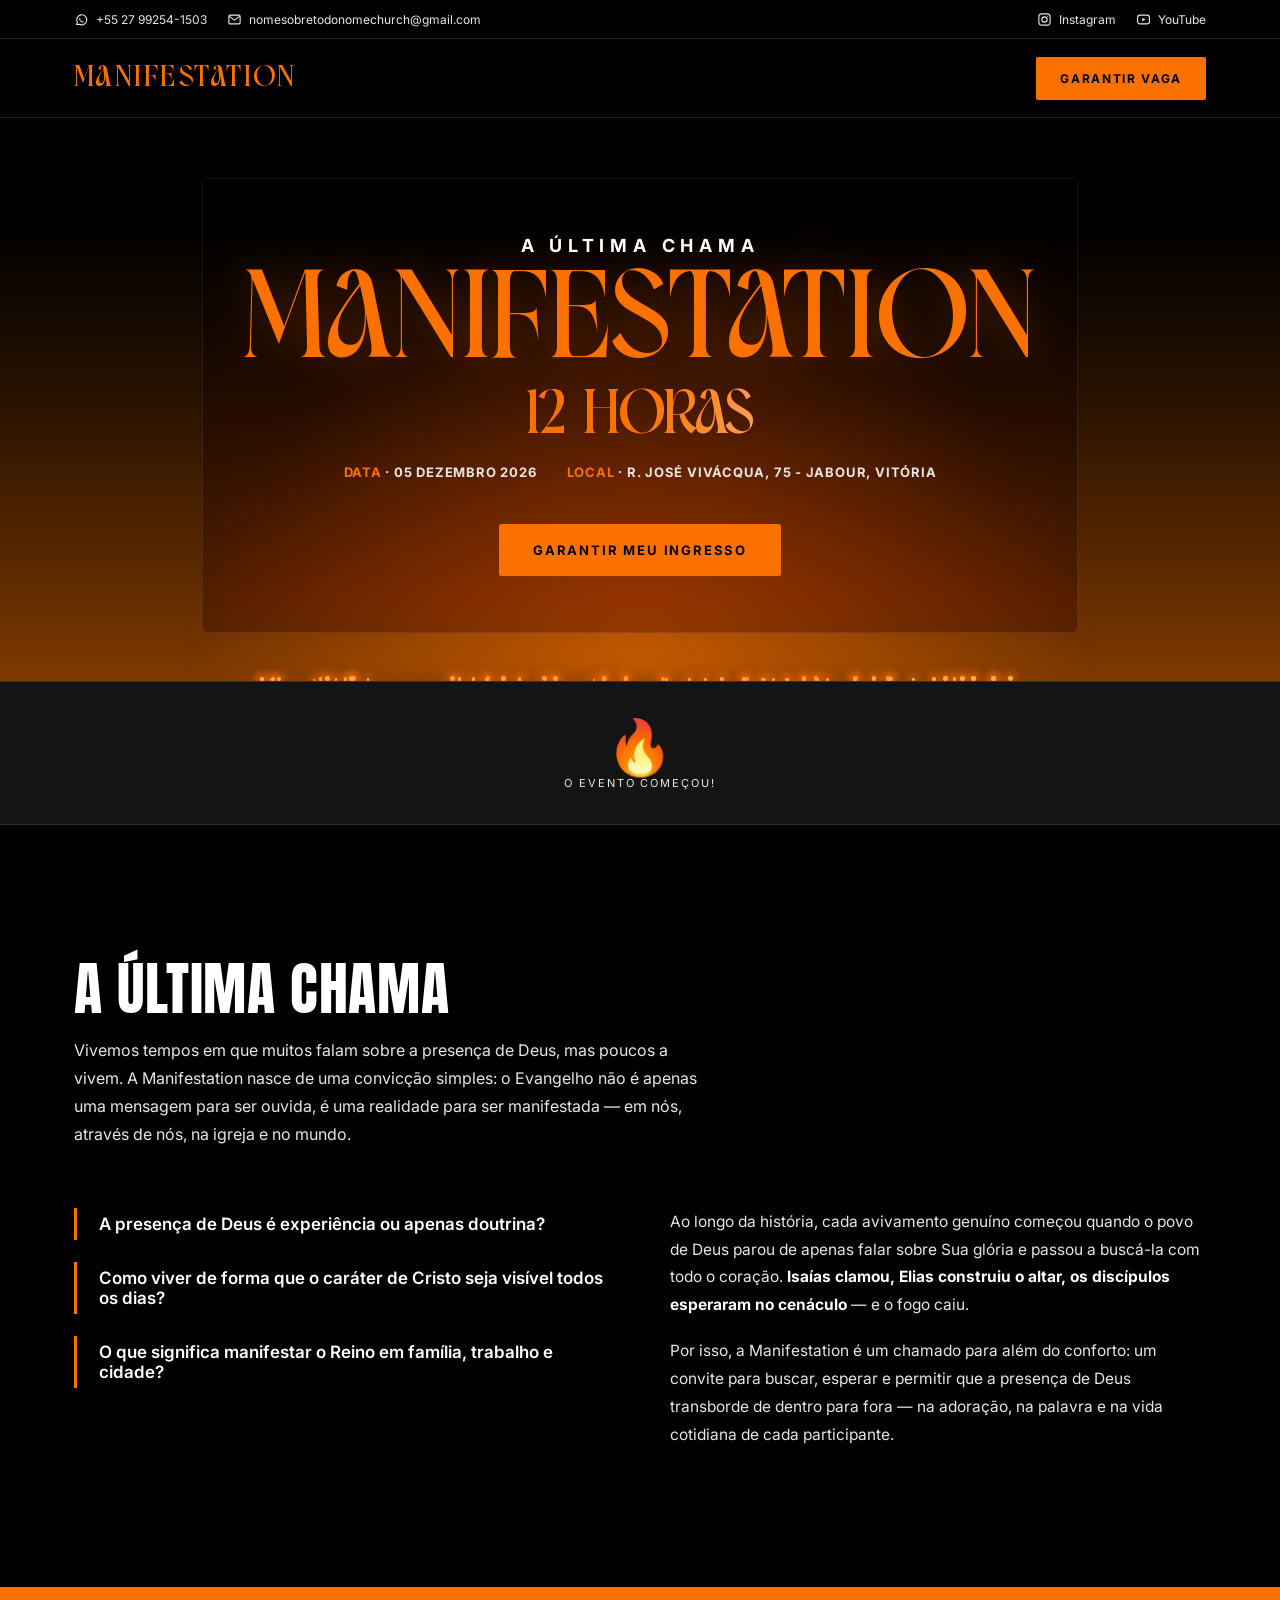
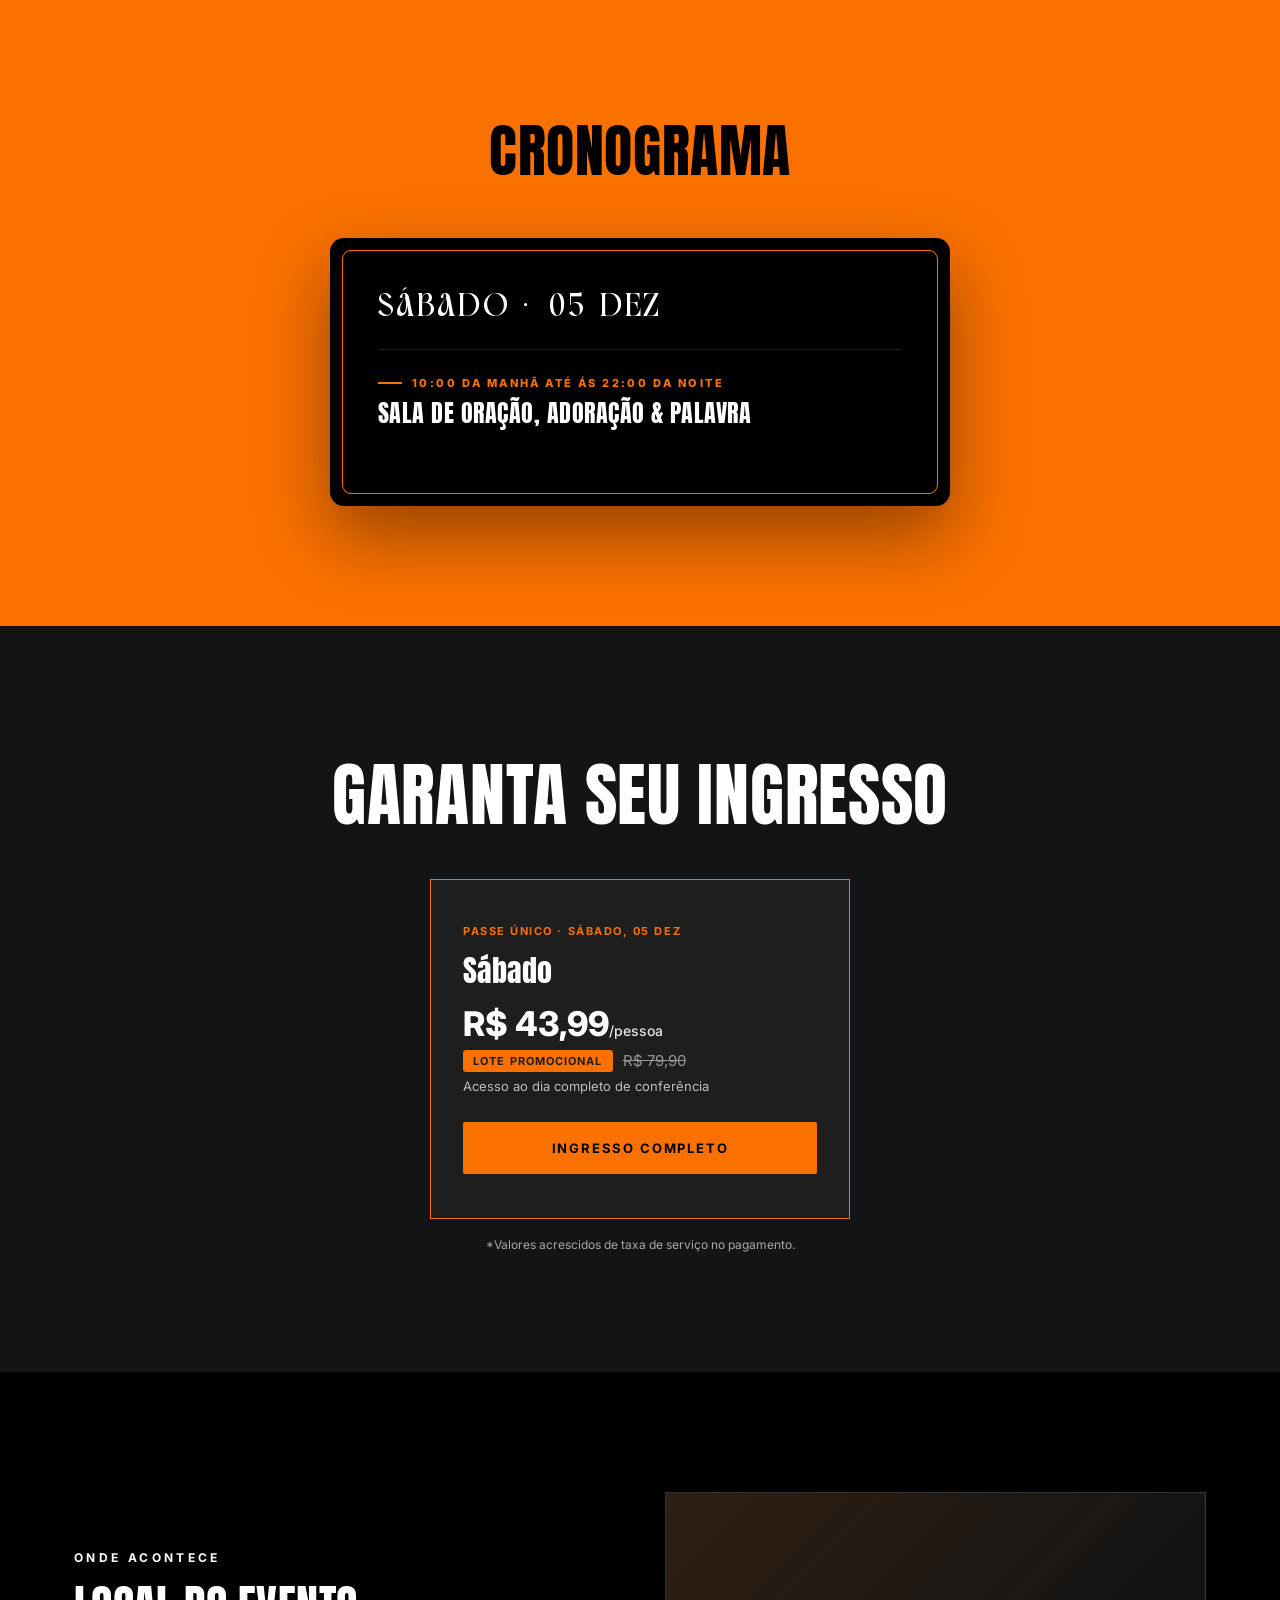
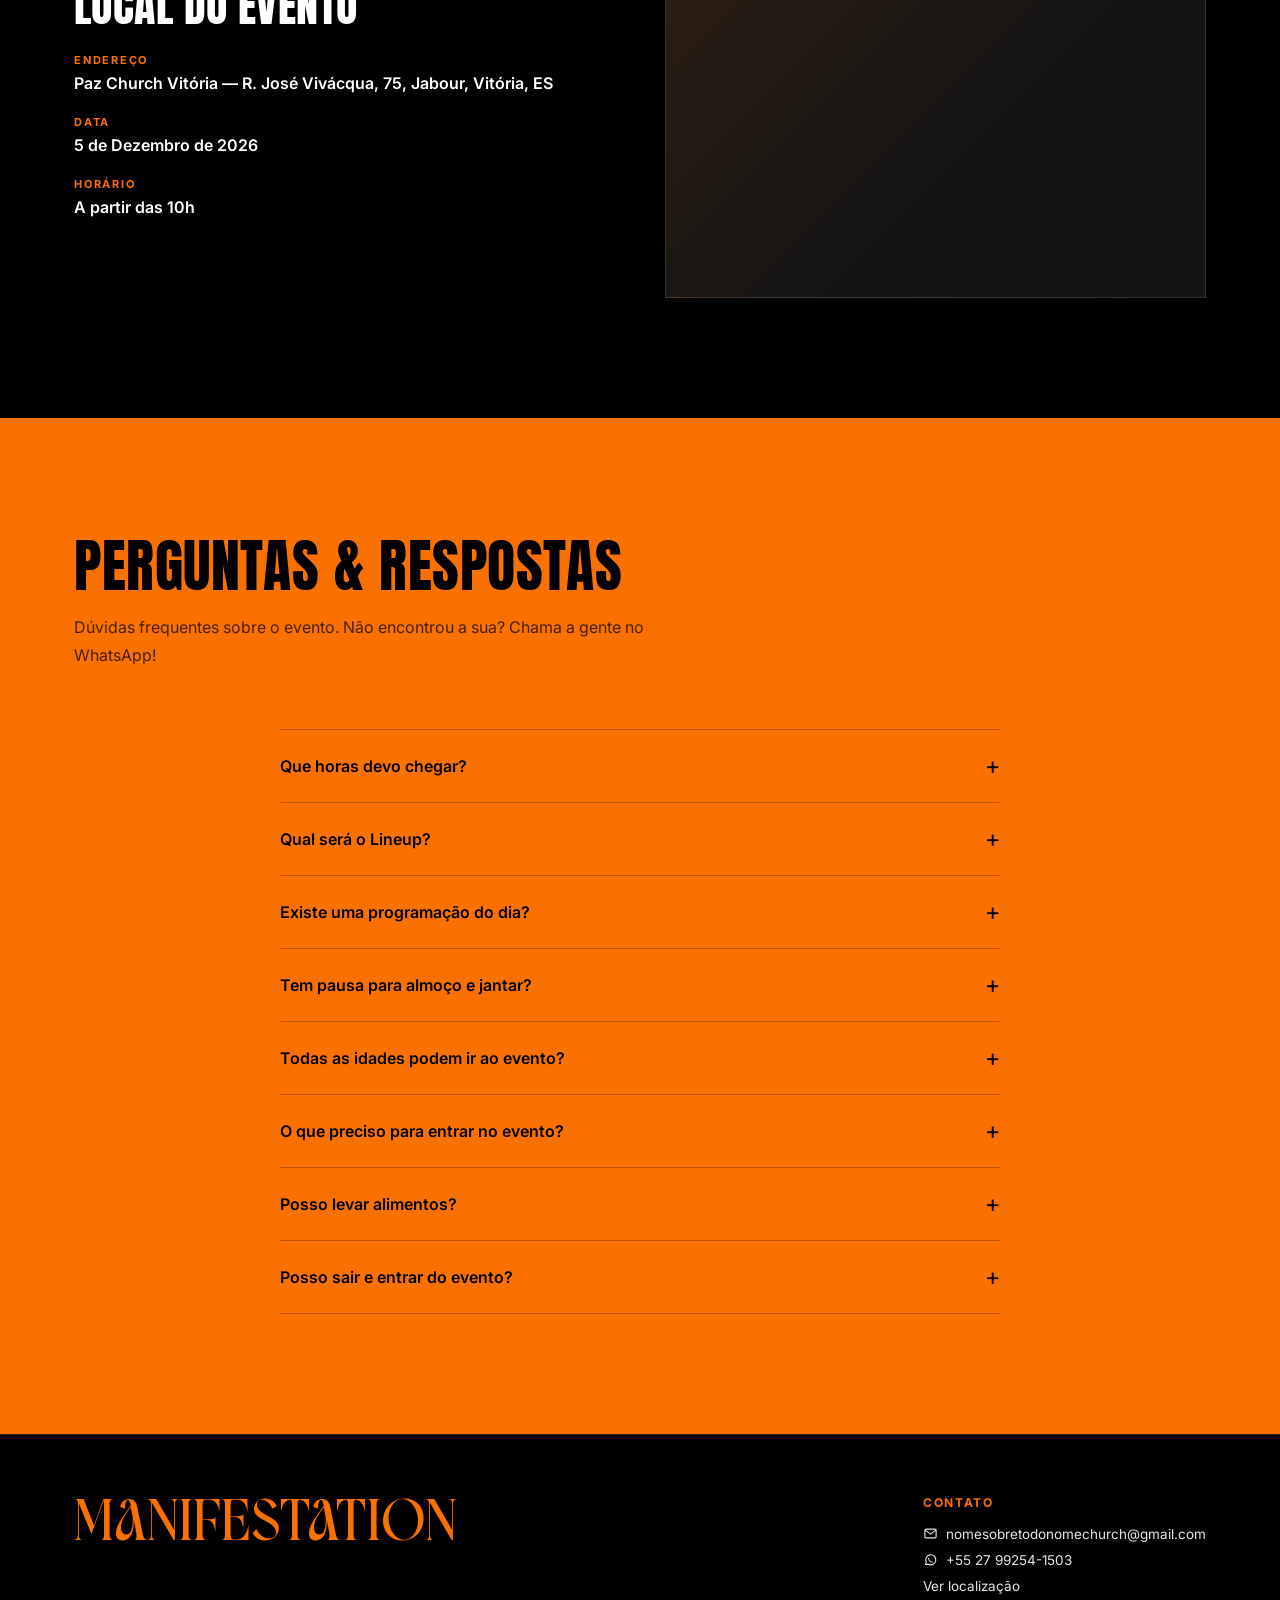
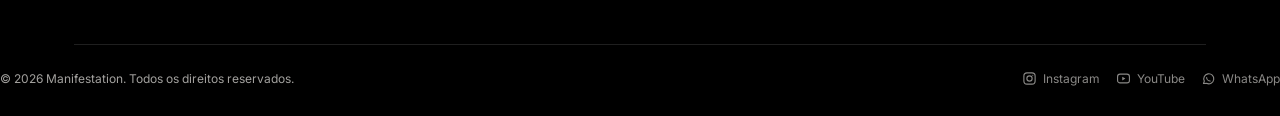
==== commit 7e4d6439: "Atualizações" ====
--- a/index.html
+++ b/index.html
@@ -62,18 +62,9 @@
   <!-- NAV -->
   <header class="nav">
     <div class="wrap">
-      <div class="logo"><a href="index.html" style="display:flex; align-items:center;"><div class="logo-name">Manifestation</div></a></div>
-      <nav class="menu" id="menu">
-        <a href="#tema">O TEMA</a>
-        <a href="#programacao">PROGRAMAÇÃO</a>
-        <a href="#ingressos">INGRESSOS</a>
-        <a href="#local">LOCAL</a>
-      </nav>
+      <div class="logo"><a href="index.html" style="display:flex; align-items:center;"><div class="logo-name"><span class="logo-full">Manifestation</span><span class="logo-short">MNF</span></div></a></div>
       <div style="display:flex; align-items:center; gap:18px;">
         <a href="#ingressos" class="btn btn-fill" style="padding:12px 22px; font-size:12px;">GARANTIR VAGA</a>
-        <button class="menu-toggle" id="menuToggle" aria-label="Abrir menu">
-          <span></span><span></span><span></span>
-        </button>
       </div>
     </div>
   </header>
--- a/css/style.css
+++ b/css/style.css
@@ -124,10 +124,9 @@
   letter-spacing:0.10em;
   text-transform:uppercase;
   line-height:1;
-  width:clamp(160px, 22vw, 300px);
-  display:flex;
-  align-items:center;
-  margin-left:-40px;
+  display:flex;
+  align-items:center;
+  flex:0 0 auto;
 }
 .logo .logo-name{
   font-family:'Moves Cabse', sans-serif;
@@ -136,25 +135,13 @@
   line-height:1;
   color:var(--orange);
   transition:color .3s ease;
+  white-space:nowrap;
 }
 .logo .logo-name:hover{color:var(--white);}
 .logo .logo-name span{color:var(--orange);}
 .logo img{display:block; height:auto; max-width:100%;}
 .logo span{color:var(--orange);}
-nav.menu{display:flex; gap:34px; align-items:center; position:absolute; left:50%; transform:translateX(-50%);}
-nav.menu a{
-  font-size:13px;
-  font-weight:600;
-  letter-spacing:0.08em;
-  text-transform:uppercase;
-  opacity:.85;
-  position:relative;
-  padding-bottom:4px;
-  transition:opacity .2s, color .2s;
-}
-nav.menu a:hover{opacity:1; color:var(--orange);}
-.menu-toggle{display:none; flex-direction:column; gap:5px; cursor:pointer; background:none; border:none;}
-.menu-toggle span{width:26px; height:2px; background:var(--white);}
+.logo-short{display:none;}
 
 /* ===== HERO / FOGO ===== */
 .hero{
@@ -324,8 +311,8 @@
   background:var(--surface);
   padding:34px 0;
 }
-.countdown{ display:flex; justify-content:center; gap:clamp(20px,6vw,70px); flex-wrap:wrap; }
-.countdown .unit{text-align:center;}
+.countdown{ display:flex; justify-content:center; align-items:center; gap:clamp(14px,4vw,46px); flex-wrap:nowrap; }
+.countdown .unit{text-align:center; min-width:0;}
 .countdown .num{
   font-family:'Anton', sans-serif;
   font-size:clamp(34px,5vw,54px);
@@ -621,31 +608,65 @@
 .footer-social a .icon{color:inherit;}
 
 /* ===== RESPONSIVE ===== */
-@media (max-width: 860px){
-  nav.menu{
-    position:fixed; top:78px; left:0; right:0;
-    transform:none;
-    background:var(--black);
-    flex-direction:column;
-    align-items:flex-start;
-    gap:0;
-    border-bottom:1px solid var(--line);
-    max-height:0;
-    overflow:hidden;
-    transition:max-height .3s ease;
-  }
-  nav.menu.open{max-height:400px;}
-  nav.menu a{width:100%; padding:16px 24px; border-bottom:1px solid var(--line);}
-  .menu-toggle{display:flex;}
+/* Tablet */
+@media (max-width:1024px){
+  section{padding:100px 0;}
+  .hero{min-height:70vh;}
+  .hero::before{height:55vh;}
+  .hero-glass{padding:48px 32px;}
+  .tema-grid, .local-grid{gap:40px;}
+}
+
+/* Mobile menu / tablet portrait */
+@media (max-width:880px){
   .tema-grid, .schedule-days, .local-grid{grid-template-columns:1fr;}
   .ticket-cards{grid-template-columns:1fr;}
-}
-@media (max-width: 640px){
-  .logo{margin-left:0; width:160px;}
-  .hero{ min-height:100vh; }
-  .hero::after{ width:110vw; height:38vh; }
-  .topbar .wrap{ justify-content:flex-end; flex-wrap:nowrap; gap:0 24px; }
-  .topbar-left, .topbar-social{ width:auto; flex-wrap:nowrap; justify-content:flex-start; gap:24px; }
-  .topbar-link span{ display:none; }
-  .topbar-link .icon{ width:22px; height:22px; }
-}
+  .footer-top{gap:34px;}
+  .footer-col{width:100%;}
+}
+
+/* Phones */
+@media (max-width:600px){
+  .wrap{padding:0 20px;}
+  .nav .wrap{gap:12px;}
+  .nav .btn{display:none;}
+  .logo{flex:1; justify-content:center; margin-left:0; text-align:center;}
+  .logo-short{display:inline;}
+  .logo-full{display:none;}
+  .logo .logo-name{font-size:clamp(32px, 11vw, 44px);}
+  .topbar .wrap{justify-content:center; gap:0 28px; flex-wrap:nowrap;}
+  .topbar-left, .topbar-social{gap:28px; flex-wrap:nowrap;}
+  .topbar-link span{display:none;}
+  .topbar-link .icon{width:20px; height:20px;}
+  section{padding:72px 0;}
+  .section-head{margin-bottom:38px;}
+  .hero{min-height:auto; padding:72px 20px 56px;}
+  .hero::before{height:46vh;}
+  .hero::after{width:110vw; height:32vh;}
+  .hero-glass{padding:38px 18px;}
+  .hero h1{font-size:clamp(36px, 11.5vw, 60px);}
+  .hero-tag{font-size:12px; letter-spacing:0.24em;}
+  .hero-meta{gap:12px 22px; font-size:12px; margin-bottom:32px; letter-spacing:0.04em;}
+  .hero-cta{flex-direction:column; width:100%;}
+  .hero-cta .btn{width:100%;}
+  .countdown-band{padding:26px 0;}
+.countdown{gap:14px;}
+.countdown .num{font-size:clamp(26px, 8vw, 34px);}
+.countdown .label{font-size:10px; letter-spacing:0.12em;}
+  .eyebrow{font-size:11px; letter-spacing:0.22em;}
+  .btn{padding:14px 24px; font-size:12px;}
+  .ticket-card{padding:34px 22px;}
+  .ticket-card .tc-price{font-size:30px;}
+  .day-card{padding:24px 18px;}
+  .day-time{letter-spacing:0.14em; font-size:10px;}
+  .footer-top{flex-direction:column;}
+  .footer-logo{font-size:clamp(32px, 9vw, 44px);}
+  footer{padding:48px 0 26px;}
+  .footer-bottom{flex-direction:column; align-items:flex-start;}
+}
+
+/* Small phones */
+@media (max-width:420px){
+  .logo{margin-left:0; width:auto;}
+  .hero-meta{flex-direction:column; align-items:center; gap:8px;}
+}
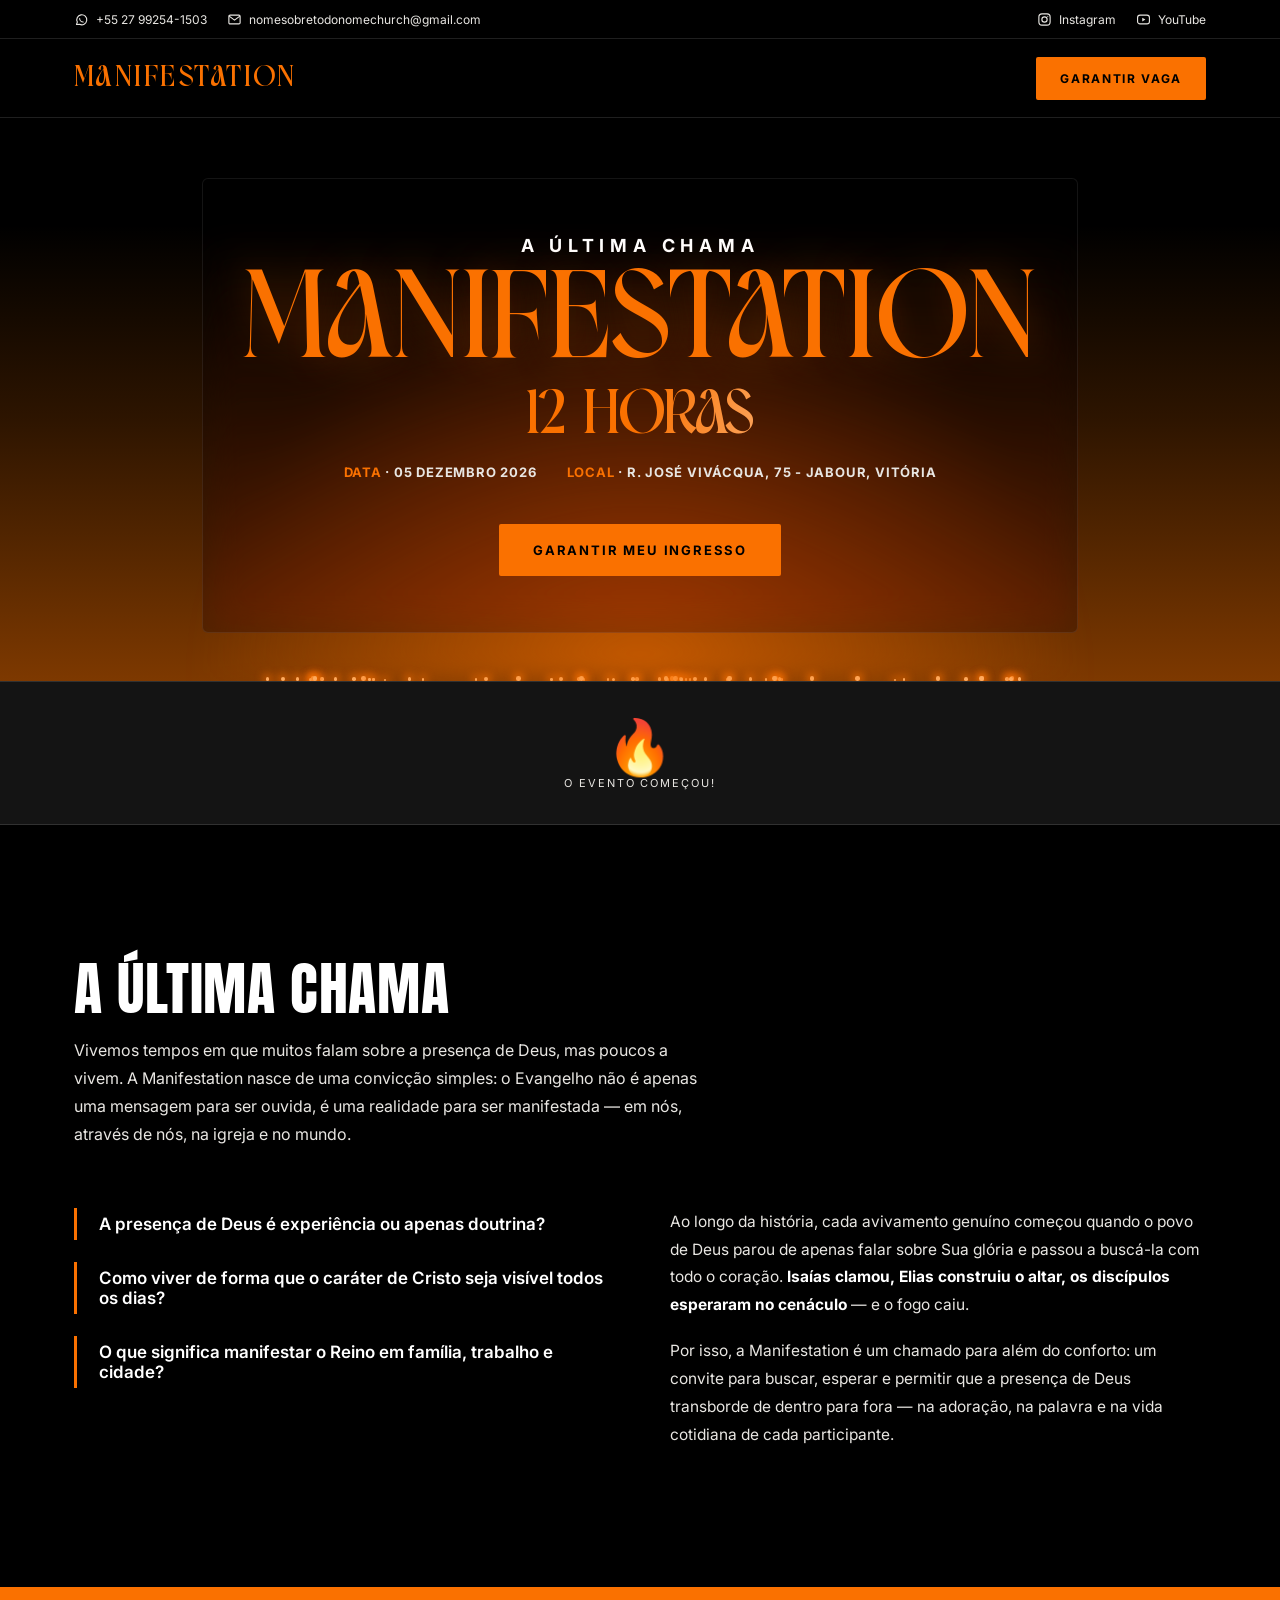
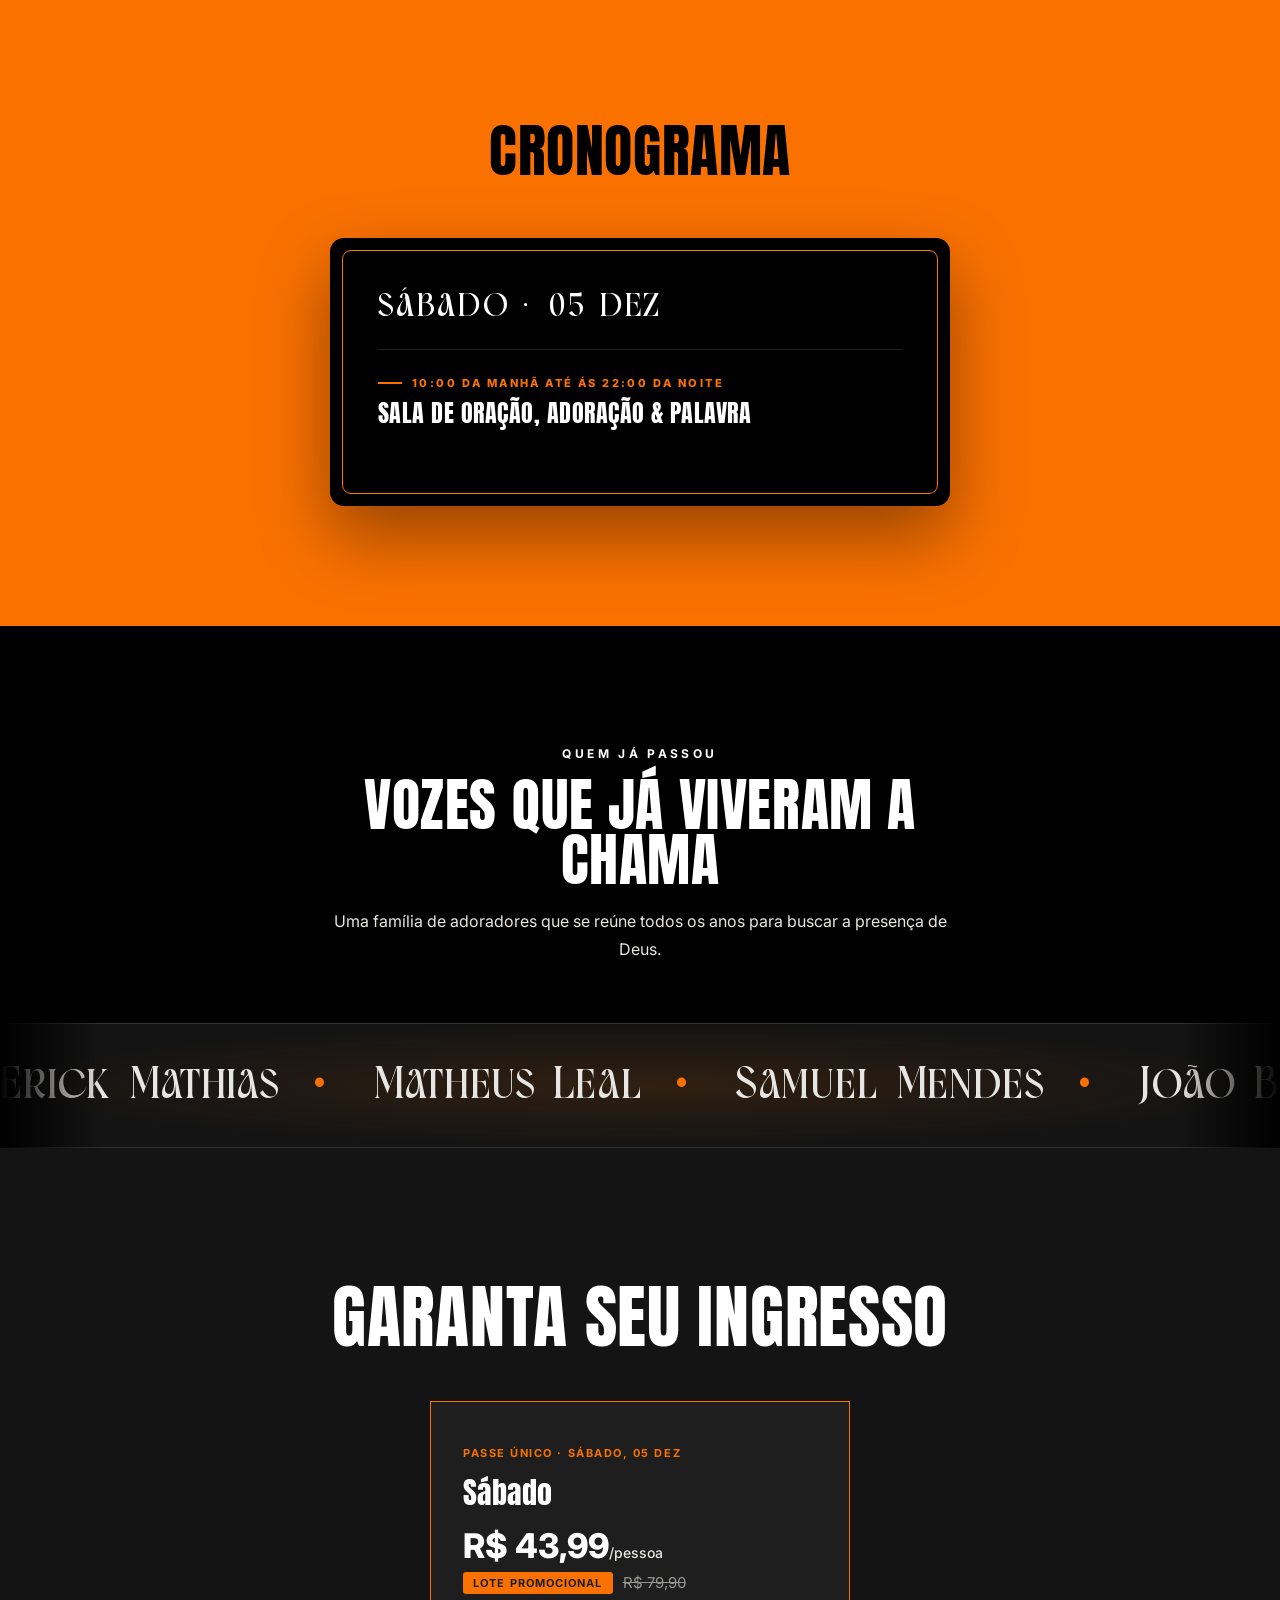
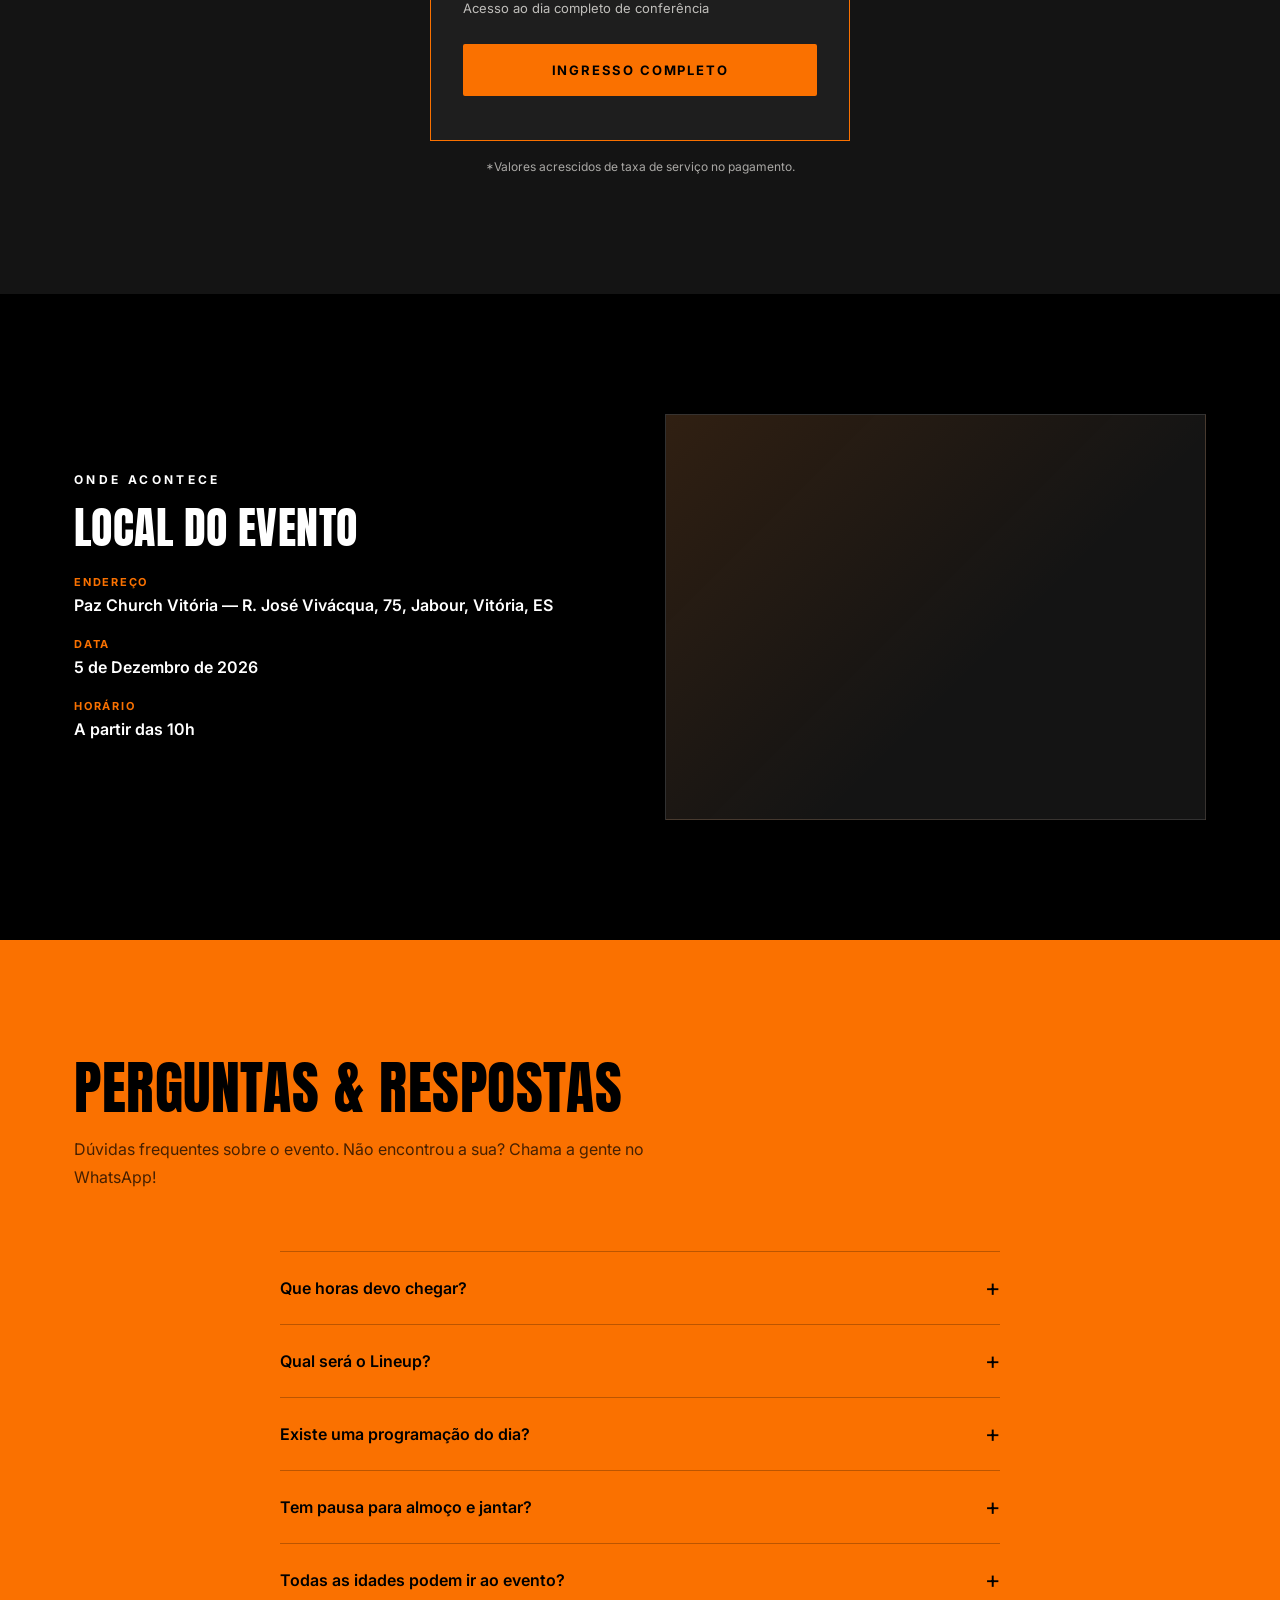
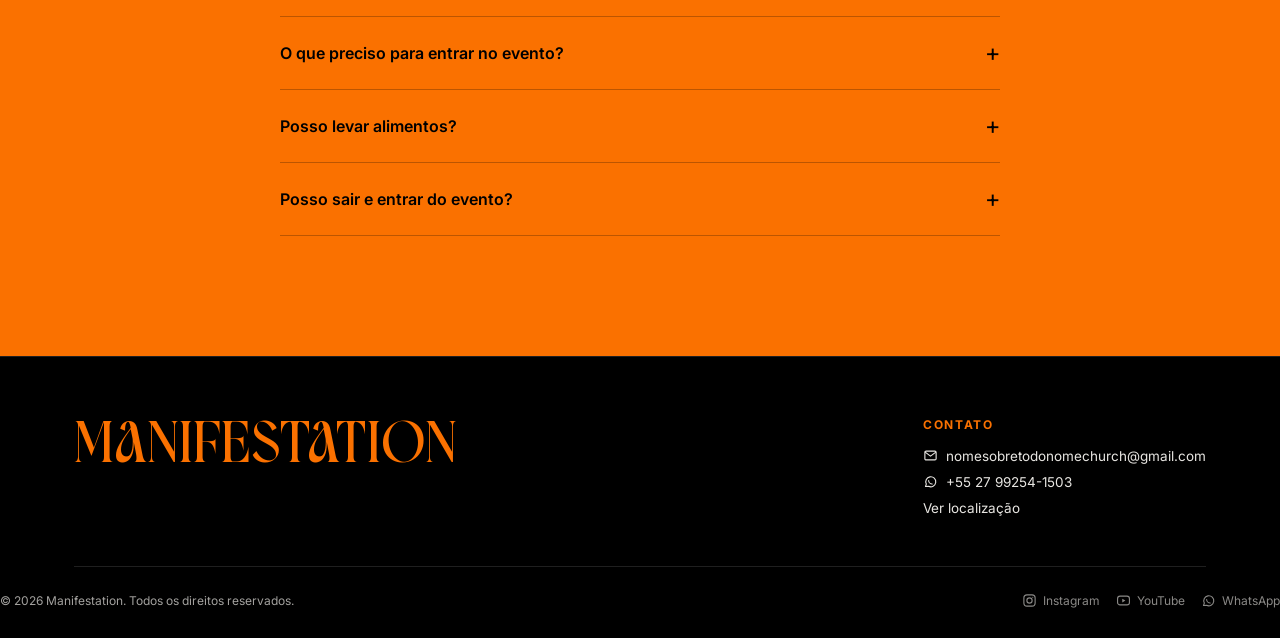
==== commit 128c722e: "Atualização" ====
--- a/index.html
+++ b/index.html
@@ -169,6 +169,23 @@
     </div>-->
   </section>
 
+  <!-- QUEM JÁ PASSOU -->
+  <section class="past" id="quem-ja-passou">
+    <div class="wrap">
+      <div class="section-head">
+        <span class="eyebrow">Quem já passou</span>
+        <h2>Vozes que já viveram a chama</h2>
+        <p>Uma família de adoradores que se reúne todos os anos para buscar a presença de Deus.</p>
+      </div>
+    </div>
+    <div class="marquee" aria-hidden="true">
+      <div class="marquee-track">
+        <span class="m-name">Erick Mathias</span><span class="m-name">Matheus Leal</span><span class="m-name">Samuel Mendes</span><span class="m-name">João Basques</span><span class="m-name">Bruno Alves</span><span class="m-name">Deivison Pires</span><span class="m-name">Rafael Brandão</span><span class="m-name">Paulo Castro</span><span class="m-name">Herick Borges</span><span class="m-name">Cleberson Santiago</span><span class="m-name">Jeferson Barcellos</span><span class="m-name">Italo Soneghetti</span><span class="m-name">Livia Soneghetti</span><span class="m-name">Dentre outros…</span>
+        <span class="m-name">Erick Mathias</span><span class="m-name">Matheus Leal</span><span class="m-name">Samuel Mendes</span><span class="m-name">João Basques</span><span class="m-name">Bruno Alves</span><span class="m-name">Deivison Pires</span><span class="m-name">Rafael Brandão</span><span class="m-name">Paulo Castro</span><span class="m-name">Herick Borges</span><span class="m-name">Cleberson Santiago</span><span class="m-name">Jeferson Barcellos</span><span class="m-name">Italo Soneghetti</span><span class="m-name">Livia Soneghetti</span><span class="m-name">Dentre outros…</span>
+      </div>
+    </div>
+  </section>
+
   <!-- INGRESSOS -->
   <section class="tickets" id="ingressos">
     <div class="wrap">
--- a/css/style.css
+++ b/css/style.css
@@ -455,6 +455,49 @@
   margin-bottom:0;
 }
 .day-desc .day-desc-sub{ font-size:12.5px; color:var(--off-white); opacity:.75; margin-top:6px; }
+
+/* ===== QUEM JÁ PASSOU ===== */
+.past{background:var(--black); padding-bottom:0; overflow:hidden;}
+.past .section-head{text-align:center; margin-left:auto; margin-right:auto;}
+.past .section-head p{margin-left:auto; margin-right:auto;}
+.marquee{
+  overflow:hidden;
+  border-top:1px solid var(--line);
+  border-bottom:1px solid var(--line);
+  padding:34px 0;
+  background:
+    radial-gradient(ellipse at 50% 50%, rgba(250,113,0,0.12), transparent 70%),
+    var(--surface);
+  -webkit-mask-image:linear-gradient(to right, transparent, #000 8%, #000 92%, transparent);
+  mask-image:linear-gradient(to right, transparent, #000 8%, #000 92%, transparent);
+}
+.marquee-track{
+  display:flex;
+  align-items:center;
+  width:max-content;
+  animation:marqueeScroll 55s linear infinite;
+  will-change:transform;
+}
+.marquee:hover .marquee-track{animation-play-state:paused;}
+.m-name{
+  flex-shrink:0;
+  font-family:'Moves Cabse', sans-serif;
+  font-size:clamp(26px, 3.6vw, 46px);
+  letter-spacing:0.04em;
+  color:var(--off-white);
+  margin-right:34px;
+  transition:color .3s ease;
+}
+.m-name::after{content:"•"; color:var(--orange); margin-left:34px;}
+.m-name:hover{color:var(--orange);}
+@keyframes marqueeScroll{
+  from{transform:translateX(0);}
+  to{transform:translateX(-50%);}
+}
+@media (prefers-reduced-motion: reduce){
+  .marquee-track{animation:none; flex-wrap:wrap; justify-content:center; width:100%;}
+  .marquee .m-name{margin:6px 17px;}
+}
 
 /* ===== INGRESSOS ===== */
 .tickets{background:var(--surface); text-align:center;}
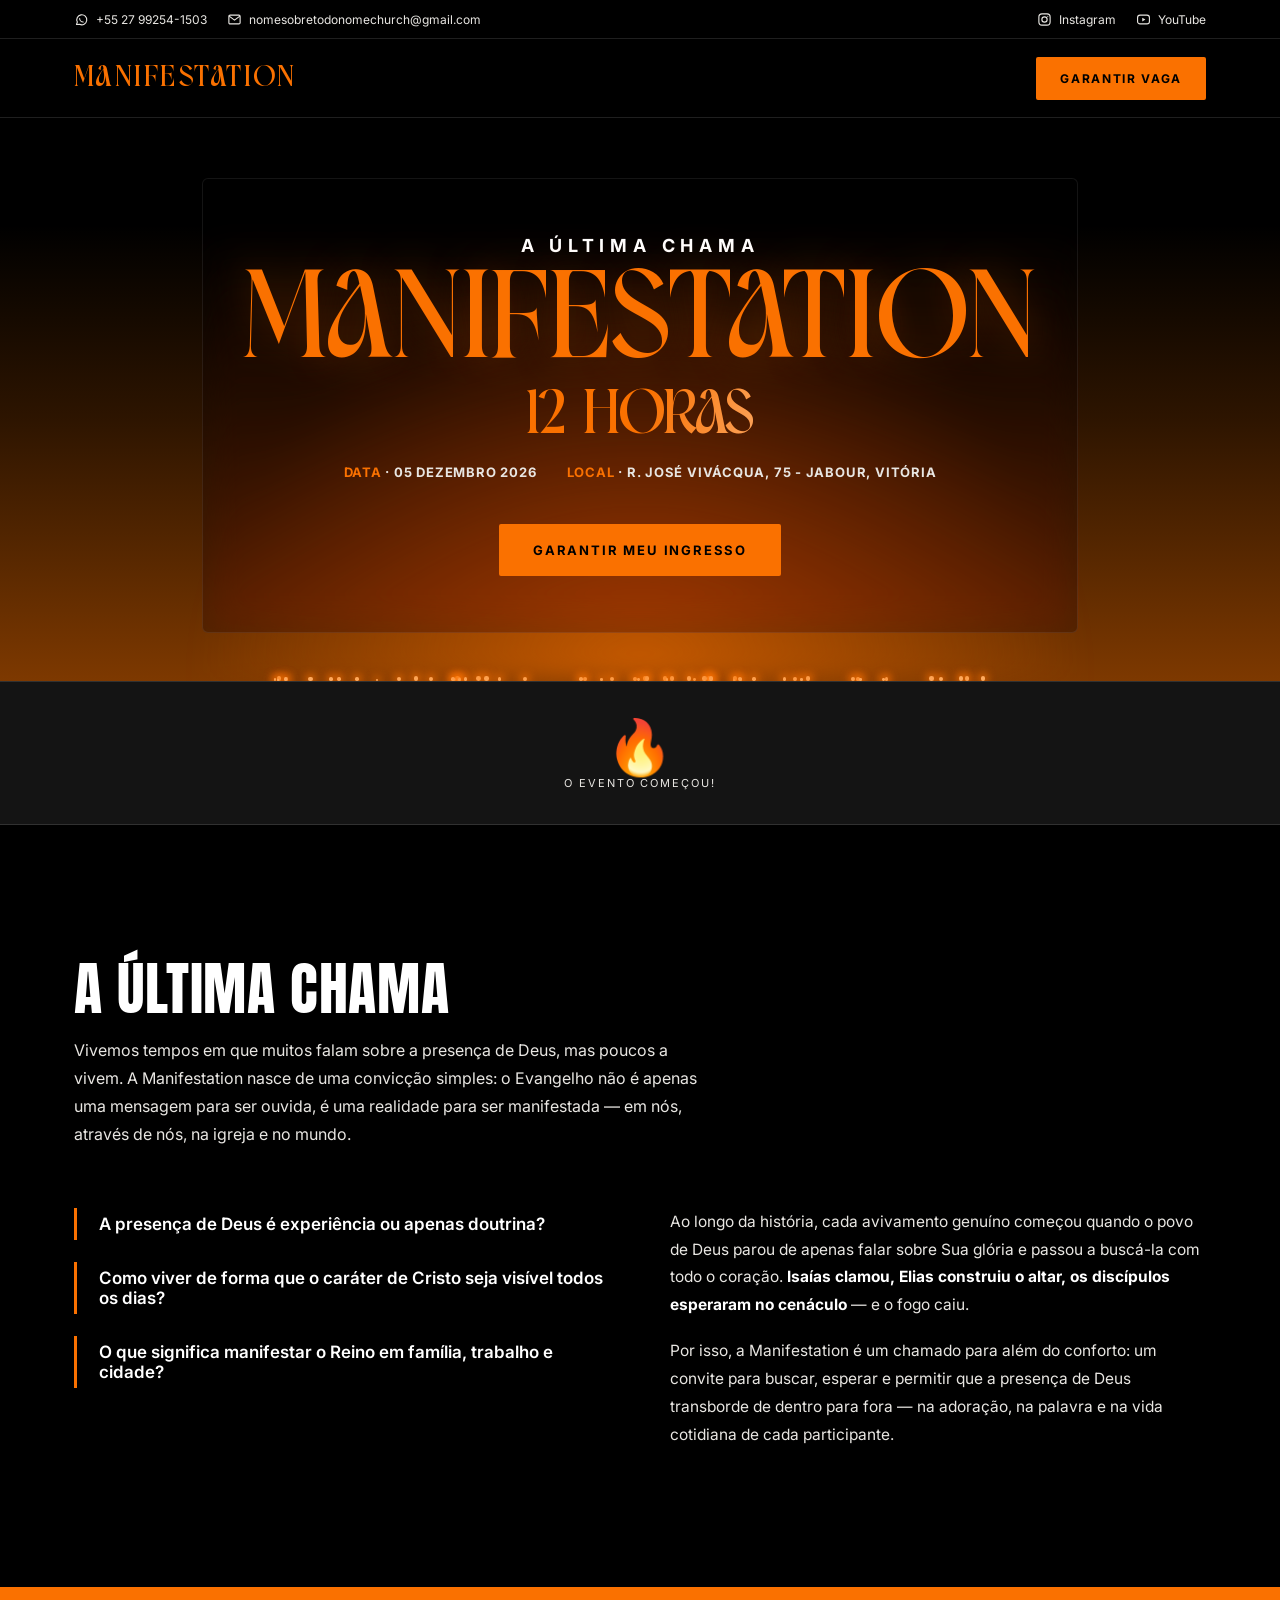
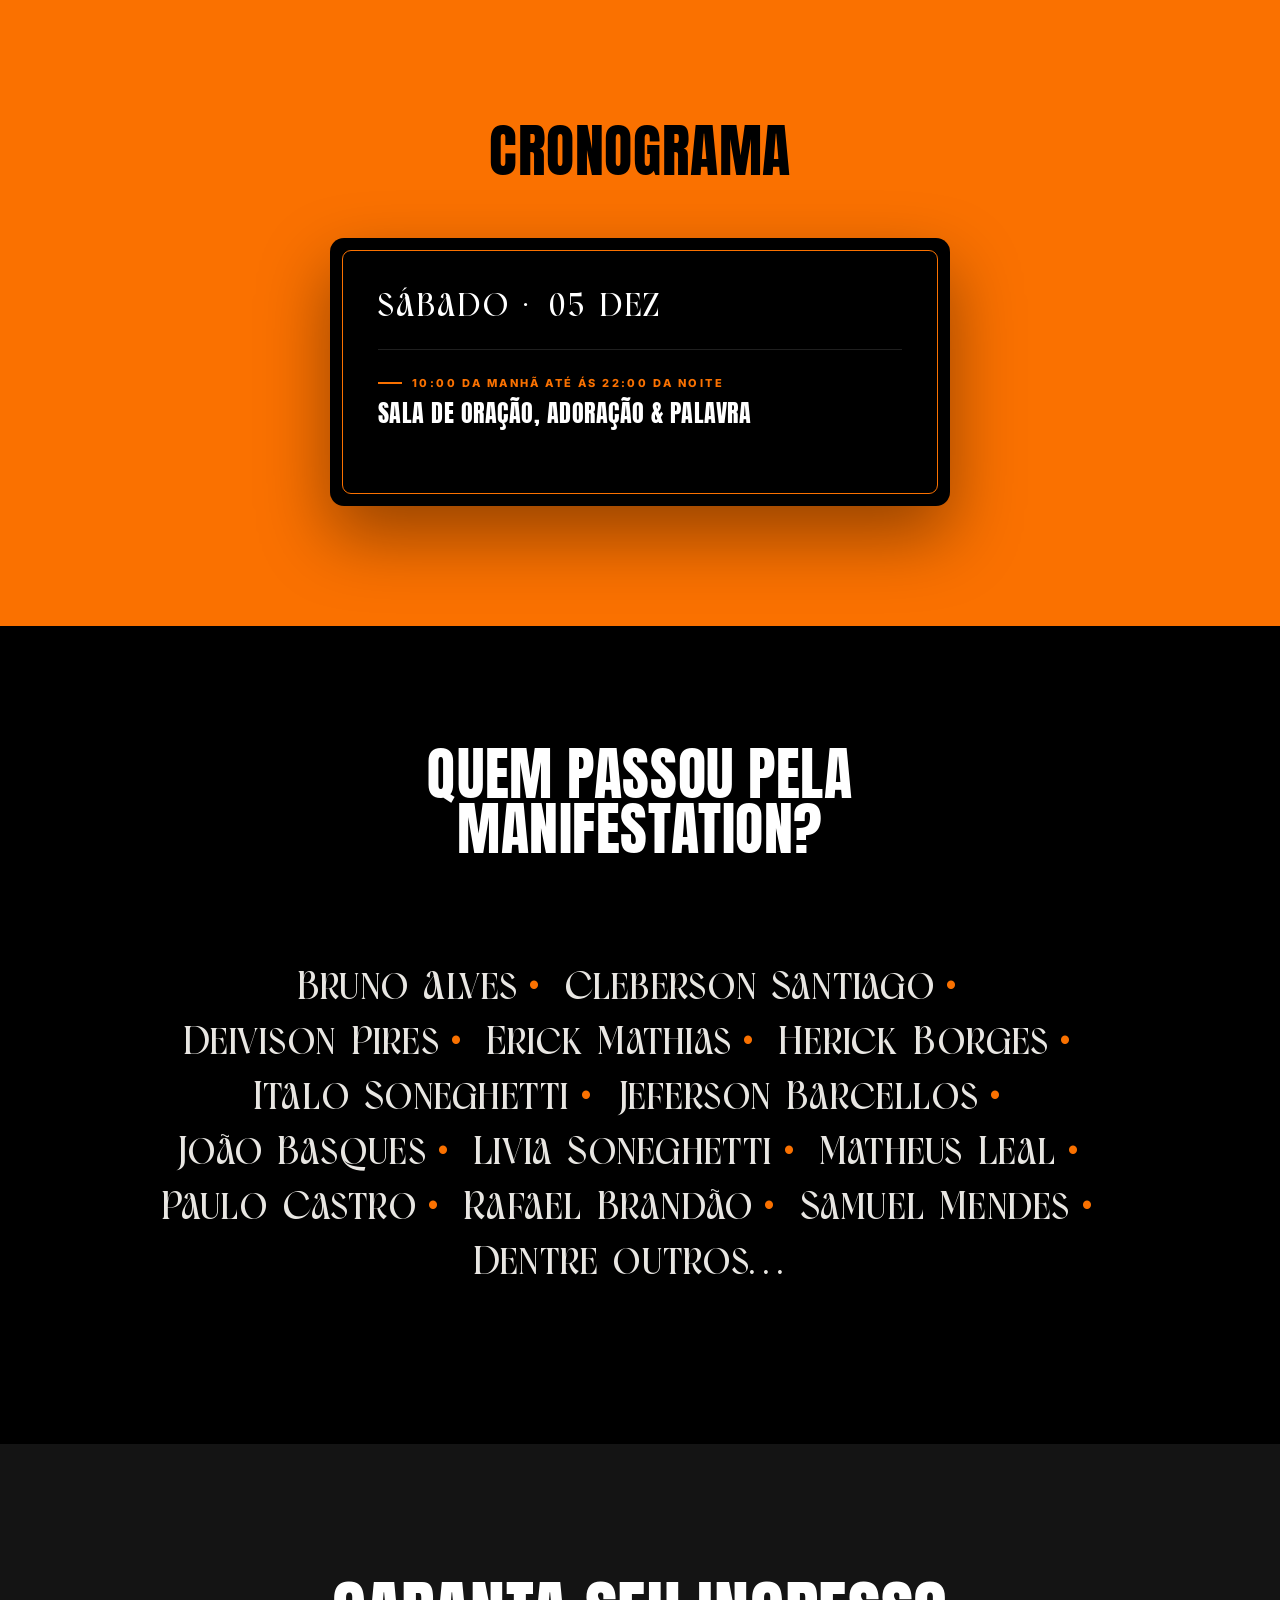
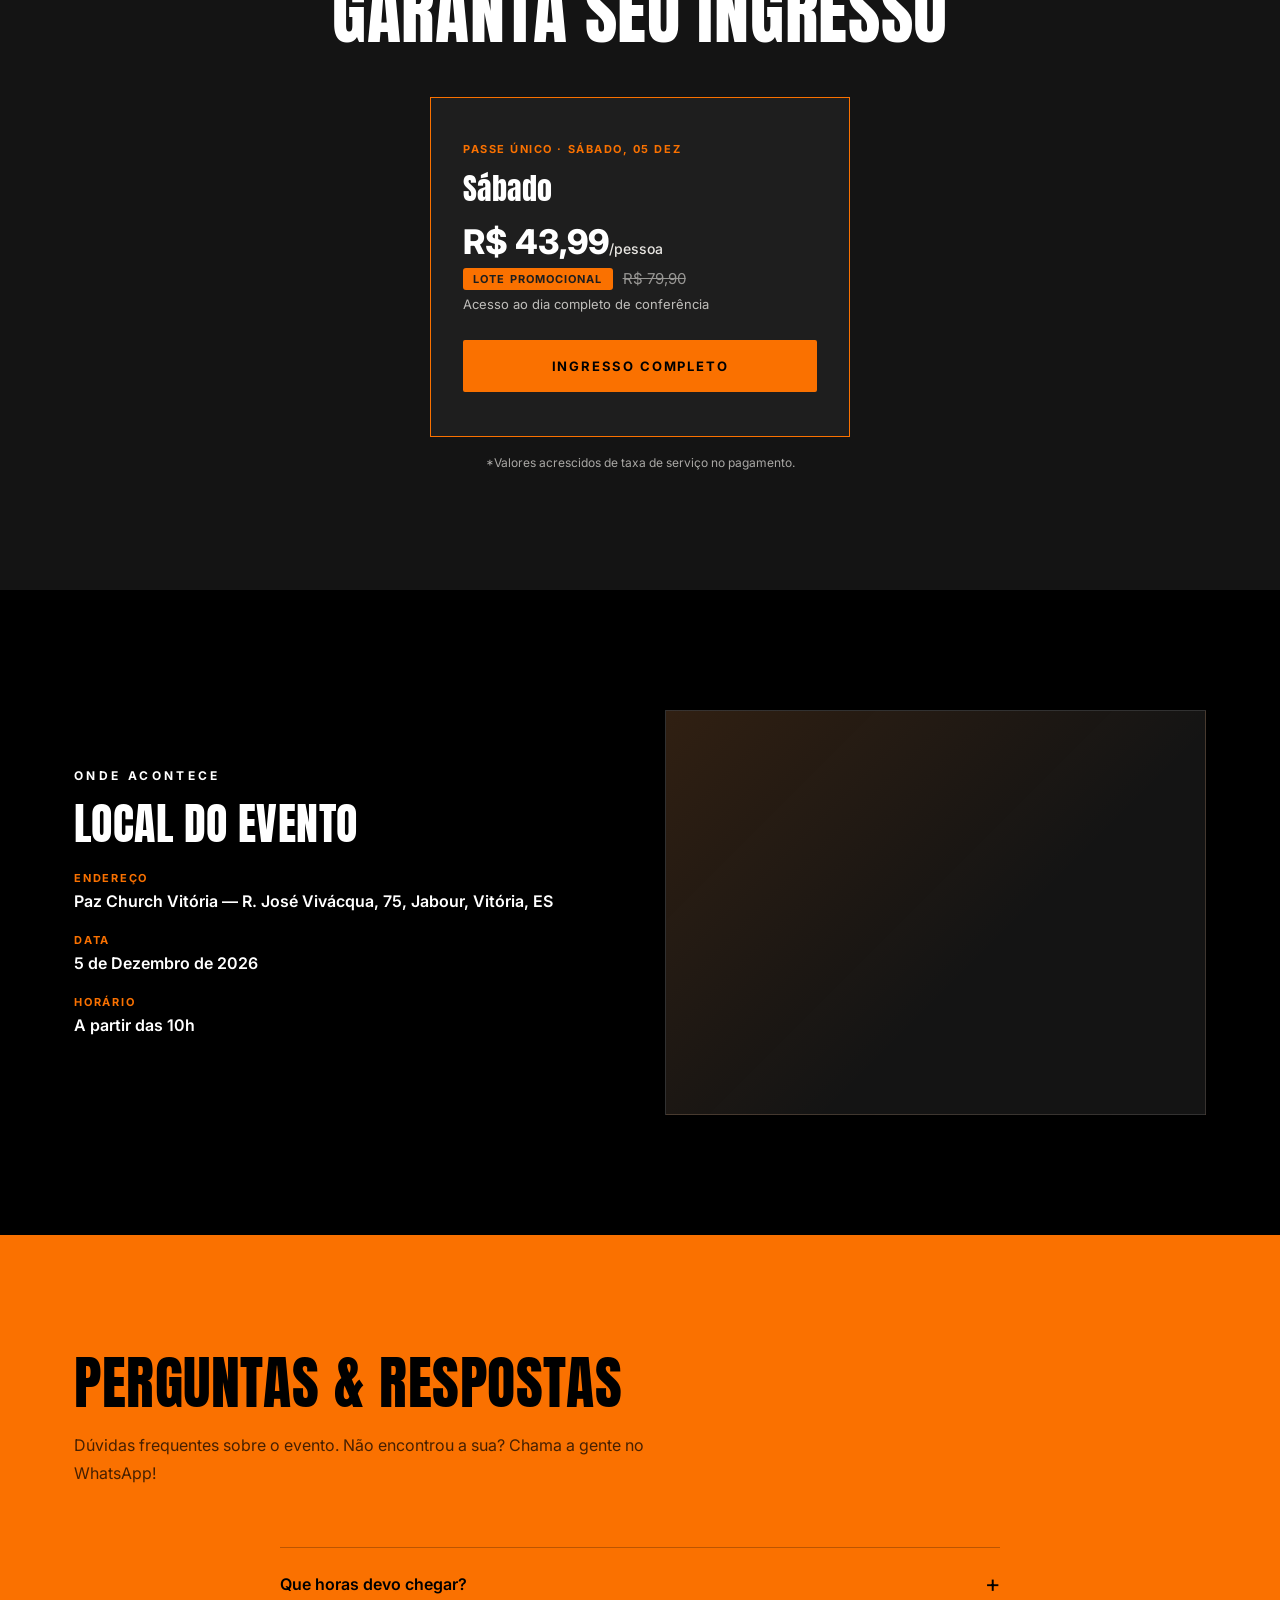
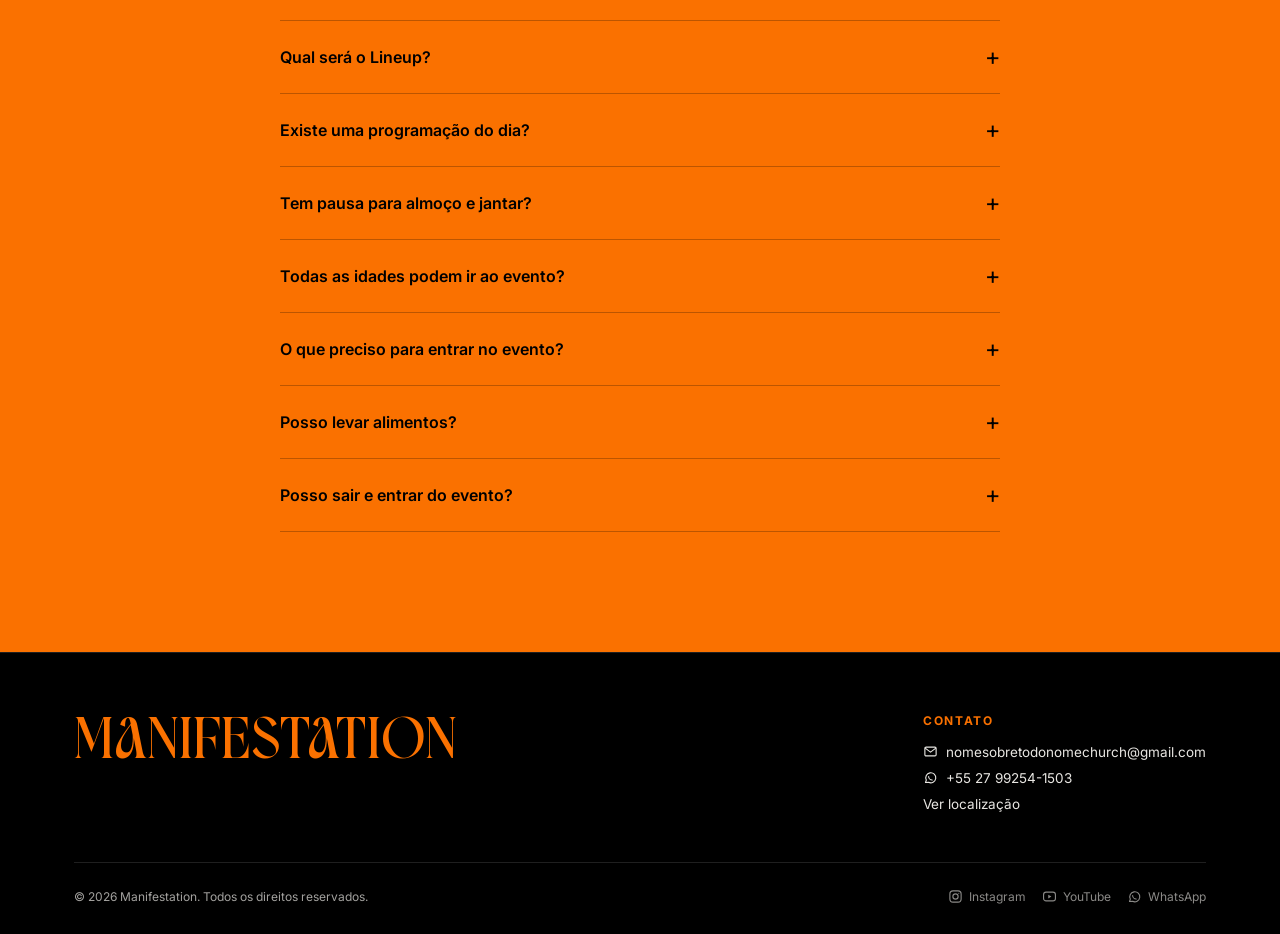
==== commit 5be06d52: "ATUALIZAÇÃO" ====
--- a/index.html
+++ b/index.html
@@ -173,19 +173,26 @@
   <section class="past" id="quem-ja-passou">
     <div class="wrap">
       <div class="section-head">
-        <span class="eyebrow">Quem já passou</span>
-        <h2>Vozes que já viveram a chama</h2>
-        <p>Uma família de adoradores que se reúne todos os anos para buscar a presença de Deus.</p>
-      </div>
-    </div>
-    <div class="marquee" aria-hidden="true">
-      <div class="marquee-track">
-        <span class="m-name">Erick Mathias</span><span class="m-name">Matheus Leal</span><span class="m-name">Samuel Mendes</span><span class="m-name">João Basques</span><span class="m-name">Bruno Alves</span><span class="m-name">Deivison Pires</span><span class="m-name">Rafael Brandão</span><span class="m-name">Paulo Castro</span><span class="m-name">Herick Borges</span><span class="m-name">Cleberson Santiago</span><span class="m-name">Jeferson Barcellos</span><span class="m-name">Italo Soneghetti</span><span class="m-name">Livia Soneghetti</span><span class="m-name">Dentre outros…</span>
-        <span class="m-name">Erick Mathias</span><span class="m-name">Matheus Leal</span><span class="m-name">Samuel Mendes</span><span class="m-name">João Basques</span><span class="m-name">Bruno Alves</span><span class="m-name">Deivison Pires</span><span class="m-name">Rafael Brandão</span><span class="m-name">Paulo Castro</span><span class="m-name">Herick Borges</span><span class="m-name">Cleberson Santiago</span><span class="m-name">Jeferson Barcellos</span><span class="m-name">Italo Soneghetti</span><span class="m-name">Livia Soneghetti</span><span class="m-name">Dentre outros…</span>
-      </div>
-    </div>
-  </section>
-
+        <h2>Quem passou pela Manifestation?</h2>
+      </div>
+      <div class="past-list">
+        <span class="m-name">Bruno Alves</span>
+        <span class="m-name">Cleberson Santiago</span>
+        <span class="m-name">Deivison Pires</span>
+        <span class="m-name">Erick Mathias</span>
+        <span class="m-name">Herick Borges</span>
+        <span class="m-name">Italo Soneghetti</span>
+        <span class="m-name">Jeferson Barcellos</span>
+        <span class="m-name">João Basques</span>
+        <span class="m-name">Livia Soneghetti</span>
+        <span class="m-name">Matheus Leal</span>
+        <span class="m-name">Paulo Castro</span>
+        <span class="m-name">Rafael Brandão</span>
+        <span class="m-name">Samuel Mendes</span>
+        <span class="m-name">Dentre outros…</span>
+      </div>
+    </div>
+  </section>
   <!-- INGRESSOS -->
   <section class="tickets" id="ingressos">
     <div class="wrap">
@@ -327,22 +334,21 @@
             <a href="#local">Ver localização</a>
           </div>
         </div>
-      </div>
-      <div class="footer-bottom">
-        <span>© 2026 Manifestation. Todos os direitos reservados.</span>
-        <div class="footer-social">
-          <a href="https://www.instagram.com/manifestationinglory" target="_blank" rel="noopener">
-            <svg class="icon"><use href="#icon-instagram"></use></svg> Instagram
-          </a>
-          <a href="https://youtube.com/@manifestationinglory" target="_blank" rel="noopener">
-            <svg class="icon"><use href="#icon-youtube"></use></svg> YouTube
-          </a>
-          <a href="https://wa.me/5527992541503" target="_blank" rel="noopener">
-            <svg class="icon"><use href="#icon-whatsapp"></use></svg> WhatsApp
-          </a>
-        </div>
-      </div>
-    </div>
+        <div class="footer-bottom">
+          <span>© 2026 Manifestation. Todos os direitos reservados.</span>
+          <div class="footer-social">
+            <a href="https://www.instagram.com/manifestationinglory" target="_blank" rel="noopener">
+              <svg class="icon"><use href="#icon-instagram"></use></svg> Instagram
+            </a>
+            <a href="https://youtube.com/@manifestationinglory" target="_blank" rel="noopener">
+              <svg class="icon"><use href="#icon-youtube"></use></svg> YouTube
+            </a>
+            <a href="https://wa.me/5527992541503" target="_blank" rel="noopener">
+              <svg class="icon"><use href="#icon-whatsapp"></use></svg> WhatsApp
+            </a>
+          </div>
+        </div>
+      </div>
   </footer>
 
   <script src="js/script.js"></script>
--- a/css/style.css
+++ b/css/style.css
@@ -2,6 +2,7 @@
   --black:#000000;
   --surface:#141414;
   --surface-2:#1e1e1e;
+  --gray:#4d4d4d;
   --orange:#FA7100;
   --orange-glow:#FFB067;
   --white:#FFFFFF;
@@ -457,47 +458,29 @@
 .day-desc .day-desc-sub{ font-size:12.5px; color:var(--off-white); opacity:.75; margin-top:6px; }
 
 /* ===== QUEM JÁ PASSOU ===== */
-.past{background:var(--black); padding-bottom:0; overflow:hidden;}
-.past .section-head{text-align:center; margin-left:auto; margin-right:auto;}
+.past{background:var(--black); overflow:hidden;}
+.past .section-head{text-align:center; margin-left:auto; margin-right:auto; margin-bottom:72px;}
 .past .section-head p{margin-left:auto; margin-right:auto;}
-.marquee{
-  overflow:hidden;
-  border-top:1px solid var(--line);
-  border-bottom:1px solid var(--line);
-  padding:34px 0;
-  background:
-    radial-gradient(ellipse at 50% 50%, rgba(250,113,0,0.12), transparent 70%),
-    var(--surface);
-  -webkit-mask-image:linear-gradient(to right, transparent, #000 8%, #000 92%, transparent);
-  mask-image:linear-gradient(to right, transparent, #000 8%, #000 92%, transparent);
-}
-.marquee-track{
-  display:flex;
-  align-items:center;
-  width:max-content;
-  animation:marqueeScroll 55s linear infinite;
-  will-change:transform;
-}
-.marquee:hover .marquee-track{animation-play-state:paused;}
+.past-list{
+  padding:40px clamp(20px, 6vw, 80px);
+  display:flex;
+  flex-wrap:wrap;
+  justify-content:center;
+  align-items:center;
+  gap:14px 0;
+}
 .m-name{
-  flex-shrink:0;
   font-family:'Moves Cabse', sans-serif;
-  font-size:clamp(26px, 3.6vw, 46px);
-  letter-spacing:0.04em;
+  font-size:clamp(26px, 3.2vw, 44px);
+  letter-spacing:0.03em;
+  line-height:1;
   color:var(--off-white);
-  margin-right:34px;
+  padding-right:14px;
   transition:color .3s ease;
 }
-.m-name::after{content:"•"; color:var(--orange); margin-left:34px;}
+.m-name::after{content:"•"; color:var(--orange); margin-left:12px;}
+.m-name:last-child::after{content:none;}
 .m-name:hover{color:var(--orange);}
-@keyframes marqueeScroll{
-  from{transform:translateX(0);}
-  to{transform:translateX(-50%);}
-}
-@media (prefers-reduced-motion: reduce){
-  .marquee-track{animation:none; flex-wrap:wrap; justify-content:center; width:100%;}
-  .marquee .m-name{margin:6px 17px;}
-}
 
 /* ===== INGRESSOS ===== */
 .tickets{background:var(--surface); text-align:center;}
@@ -642,7 +625,7 @@
 .footer-col a:hover, .footer-col a:hover .icon{color:var(--orange);}
 .footer-col a .icon{ color:var(--off-white); transition:color .2s; }
 .footer-bottom{
-  display:flex; justify-content:space-between; align-items:center; flex-wrap:wrap; gap:12px;
+  display:flex; justify-content:space-between; align-items:center; flex-wrap:wrap; gap:16px;
   font-size:12px; color:var(--off-white); opacity:.7;
 }
 .footer-social{display:flex; gap:16px;}
@@ -705,7 +688,10 @@
   .footer-top{flex-direction:column;}
   .footer-logo{font-size:clamp(32px, 9vw, 44px);}
   footer{padding:48px 0 26px;}
-  .footer-bottom{flex-direction:column; align-items:flex-start;}
+  .footer-bottom{flex-direction:column; align-items:center; justify-content:center; text-align:center;}
+  .past-list{padding:28px clamp(20px, 6vw, 80px); gap:16px 0;}
+  .m-name{font-size:clamp(20px, 5vw, 28px); padding-right:10px;}
+  .m-name::after{margin-left:8px;}
 }
 
 /* Small phones */
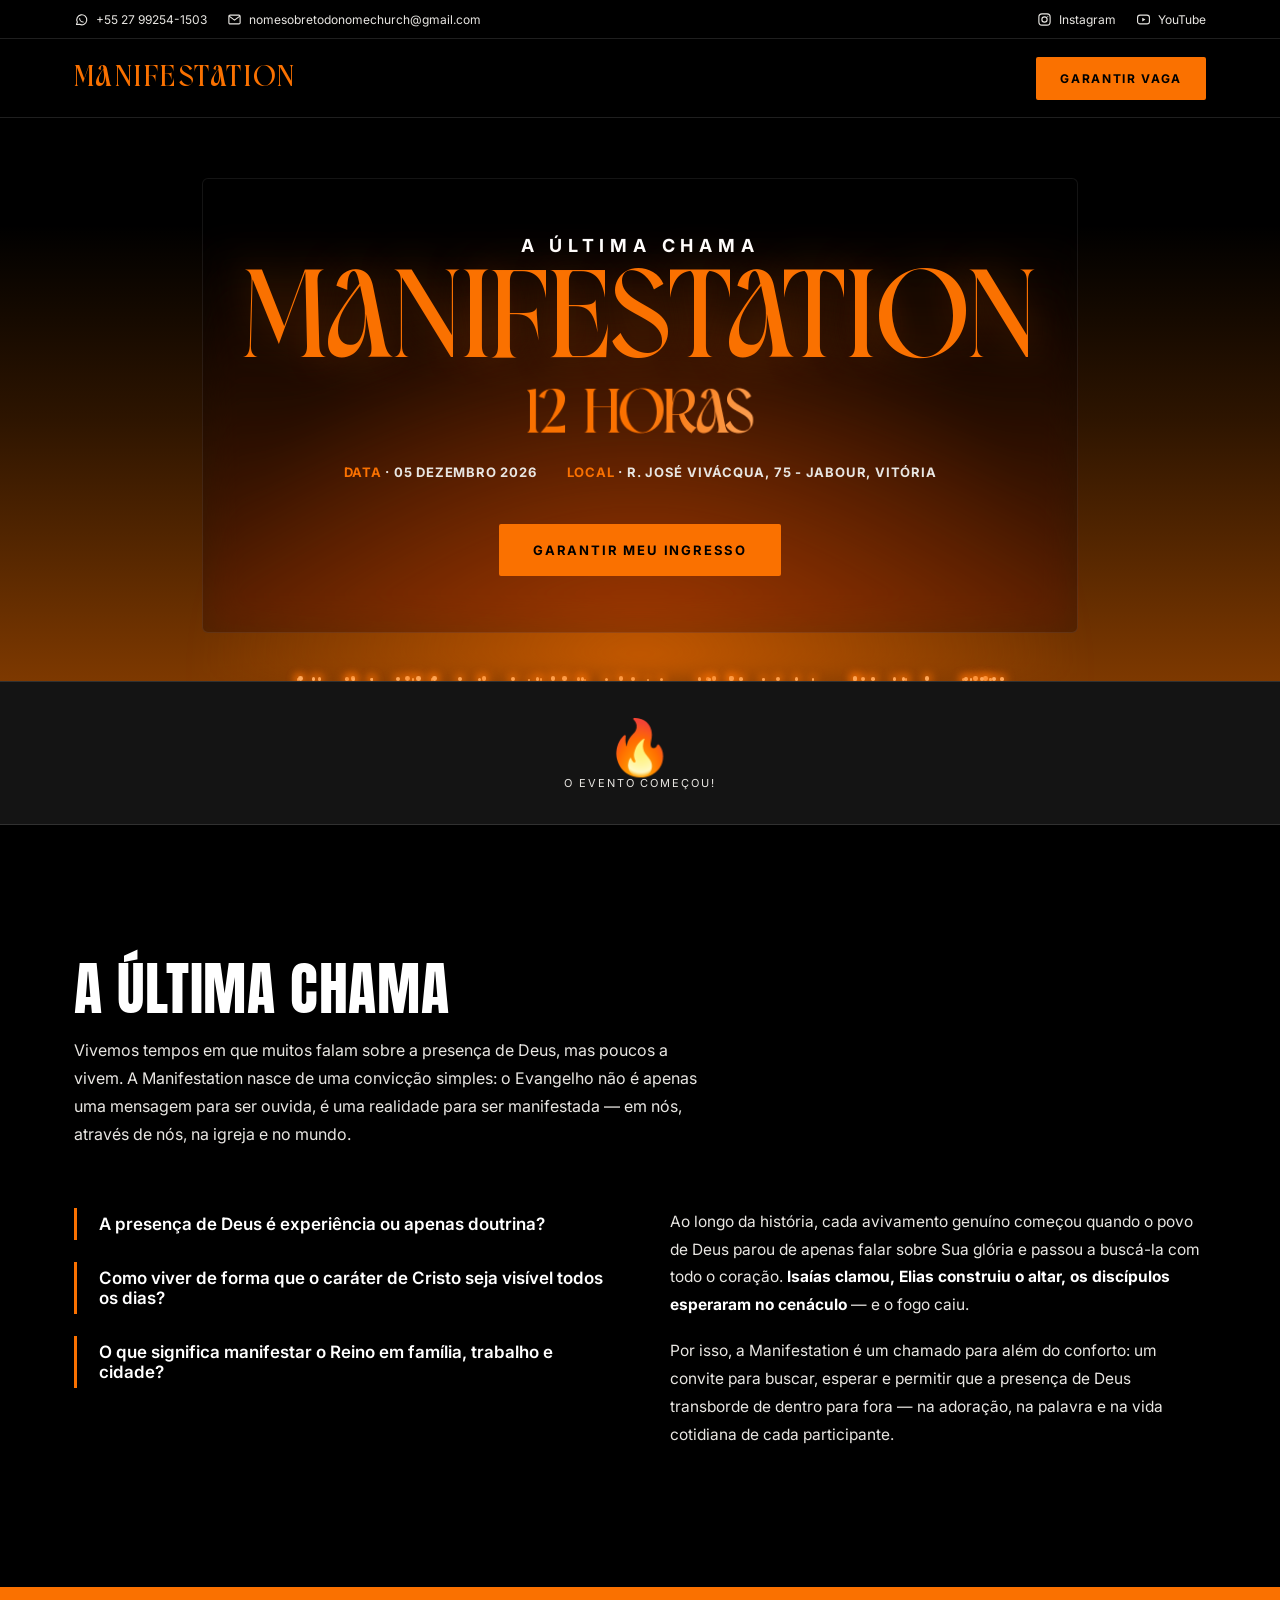
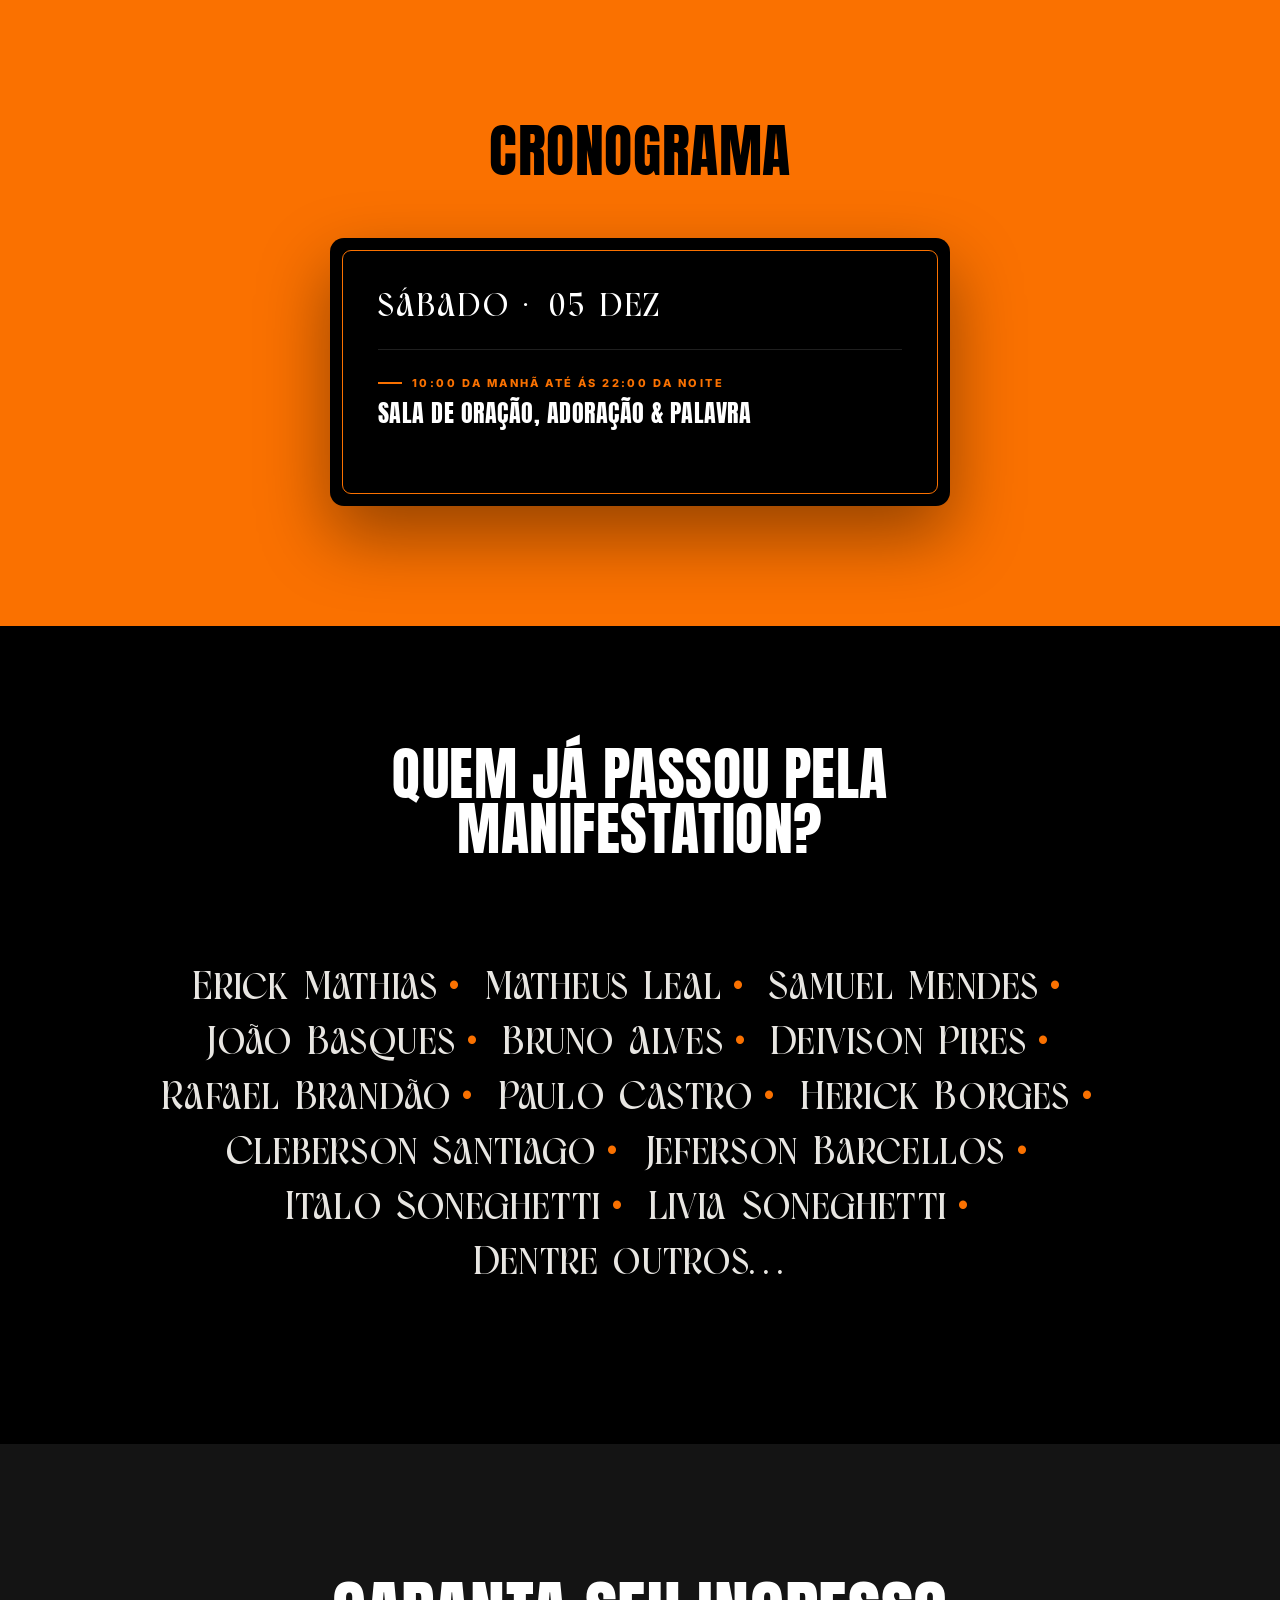
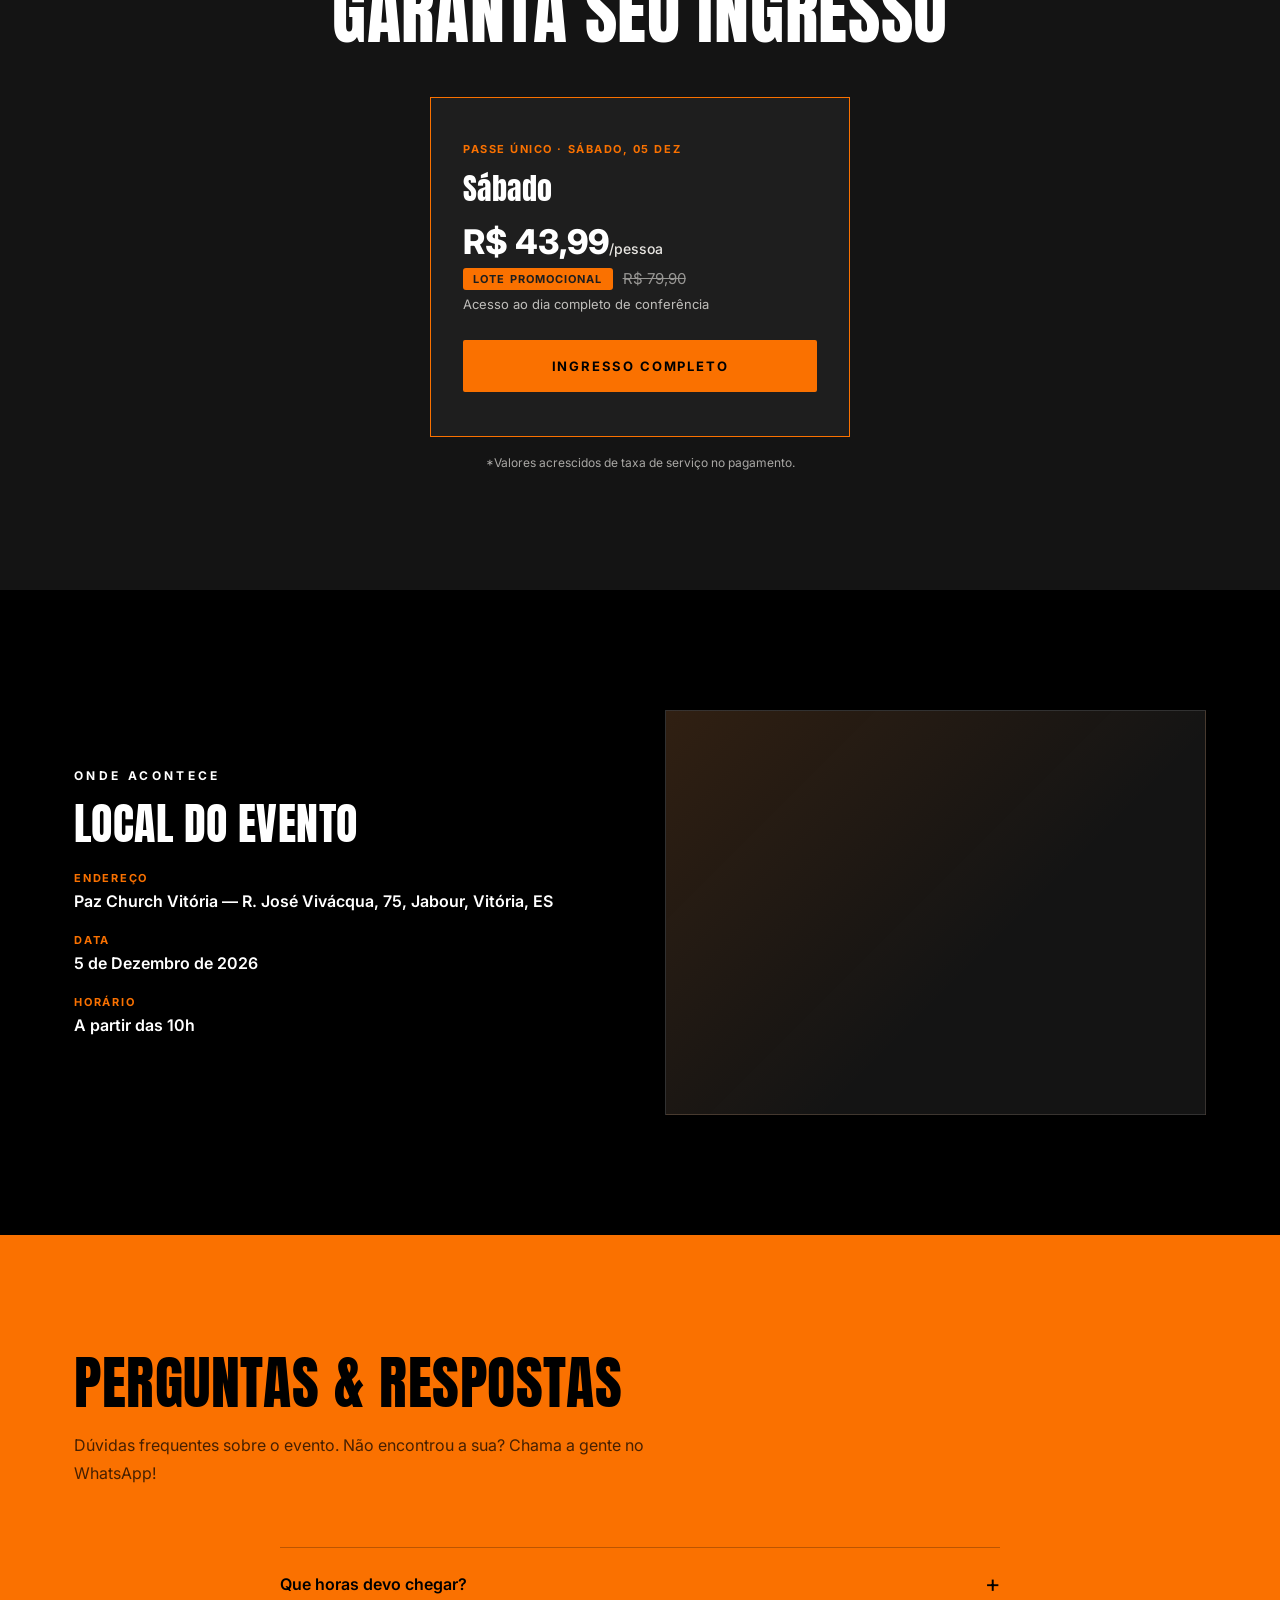
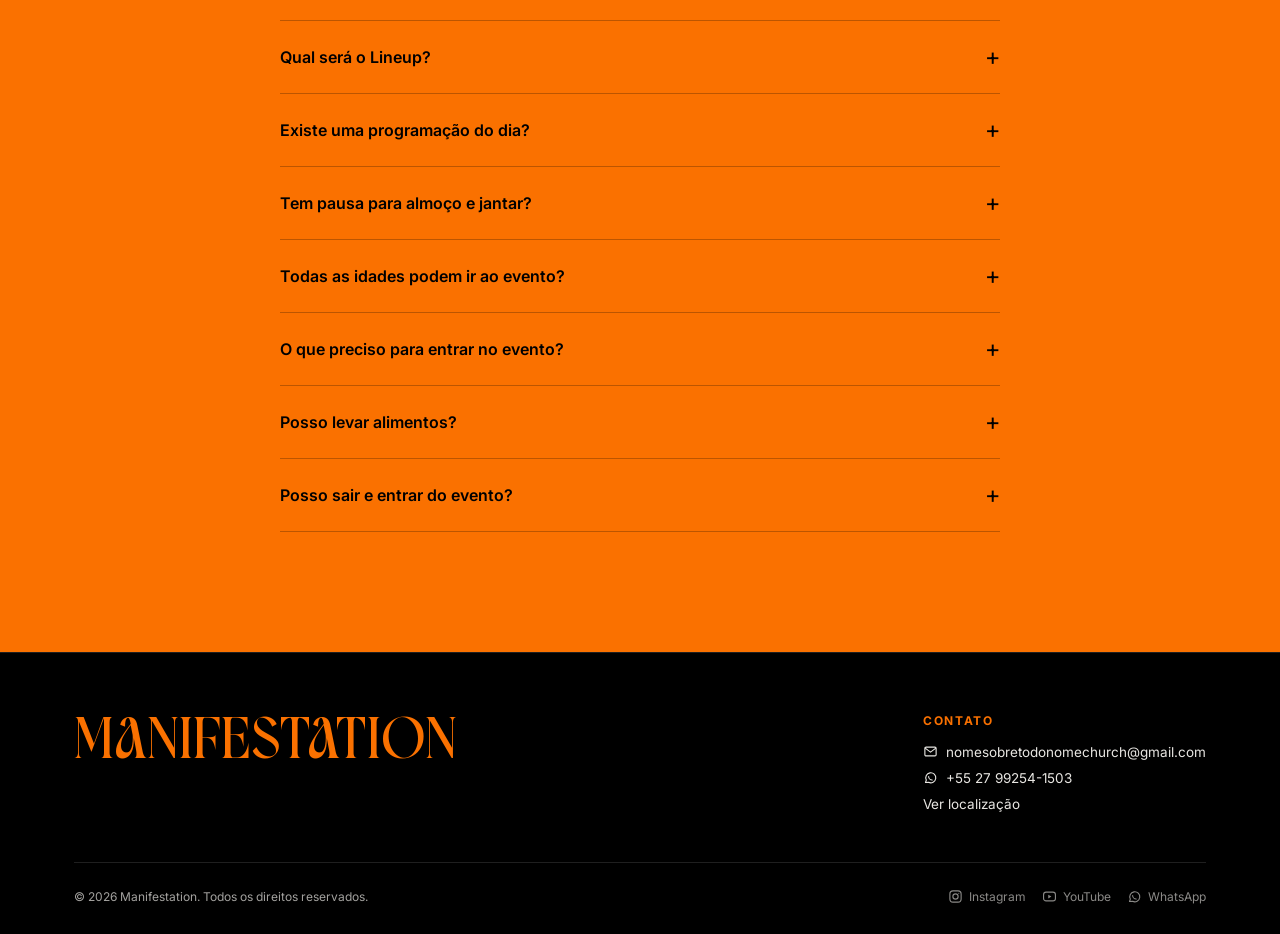
==== commit 232e82c8: "Update index.html" ====
--- a/index.html
+++ b/index.html
@@ -173,22 +173,22 @@
   <section class="past" id="quem-ja-passou">
     <div class="wrap">
       <div class="section-head">
-        <h2>Quem passou pela Manifestation?</h2>
+        <h2>Quem já passou pela Manifestation?</h2>
       </div>
       <div class="past-list">
+        <span class="m-name">Erick Mathias</span>
+        <span class="m-name">Matheus Leal</span>
+        <span class="m-name">Samuel Mendes</span>
+        <span class="m-name">João Basques</span>
         <span class="m-name">Bruno Alves</span>
+        <span class="m-name">Deivison Pires</span>
+        <span class="m-name">Rafael Brandão</span>
+        <span class="m-name">Paulo Castro</span>
+        <span class="m-name">Herick Borges</span>
         <span class="m-name">Cleberson Santiago</span>
-        <span class="m-name">Deivison Pires</span>
-        <span class="m-name">Erick Mathias</span>
-        <span class="m-name">Herick Borges</span>
+        <span class="m-name">Jeferson Barcellos</span>
         <span class="m-name">Italo Soneghetti</span>
-        <span class="m-name">Jeferson Barcellos</span>
-        <span class="m-name">João Basques</span>
         <span class="m-name">Livia Soneghetti</span>
-        <span class="m-name">Matheus Leal</span>
-        <span class="m-name">Paulo Castro</span>
-        <span class="m-name">Rafael Brandão</span>
-        <span class="m-name">Samuel Mendes</span>
         <span class="m-name">Dentre outros…</span>
       </div>
     </div>
